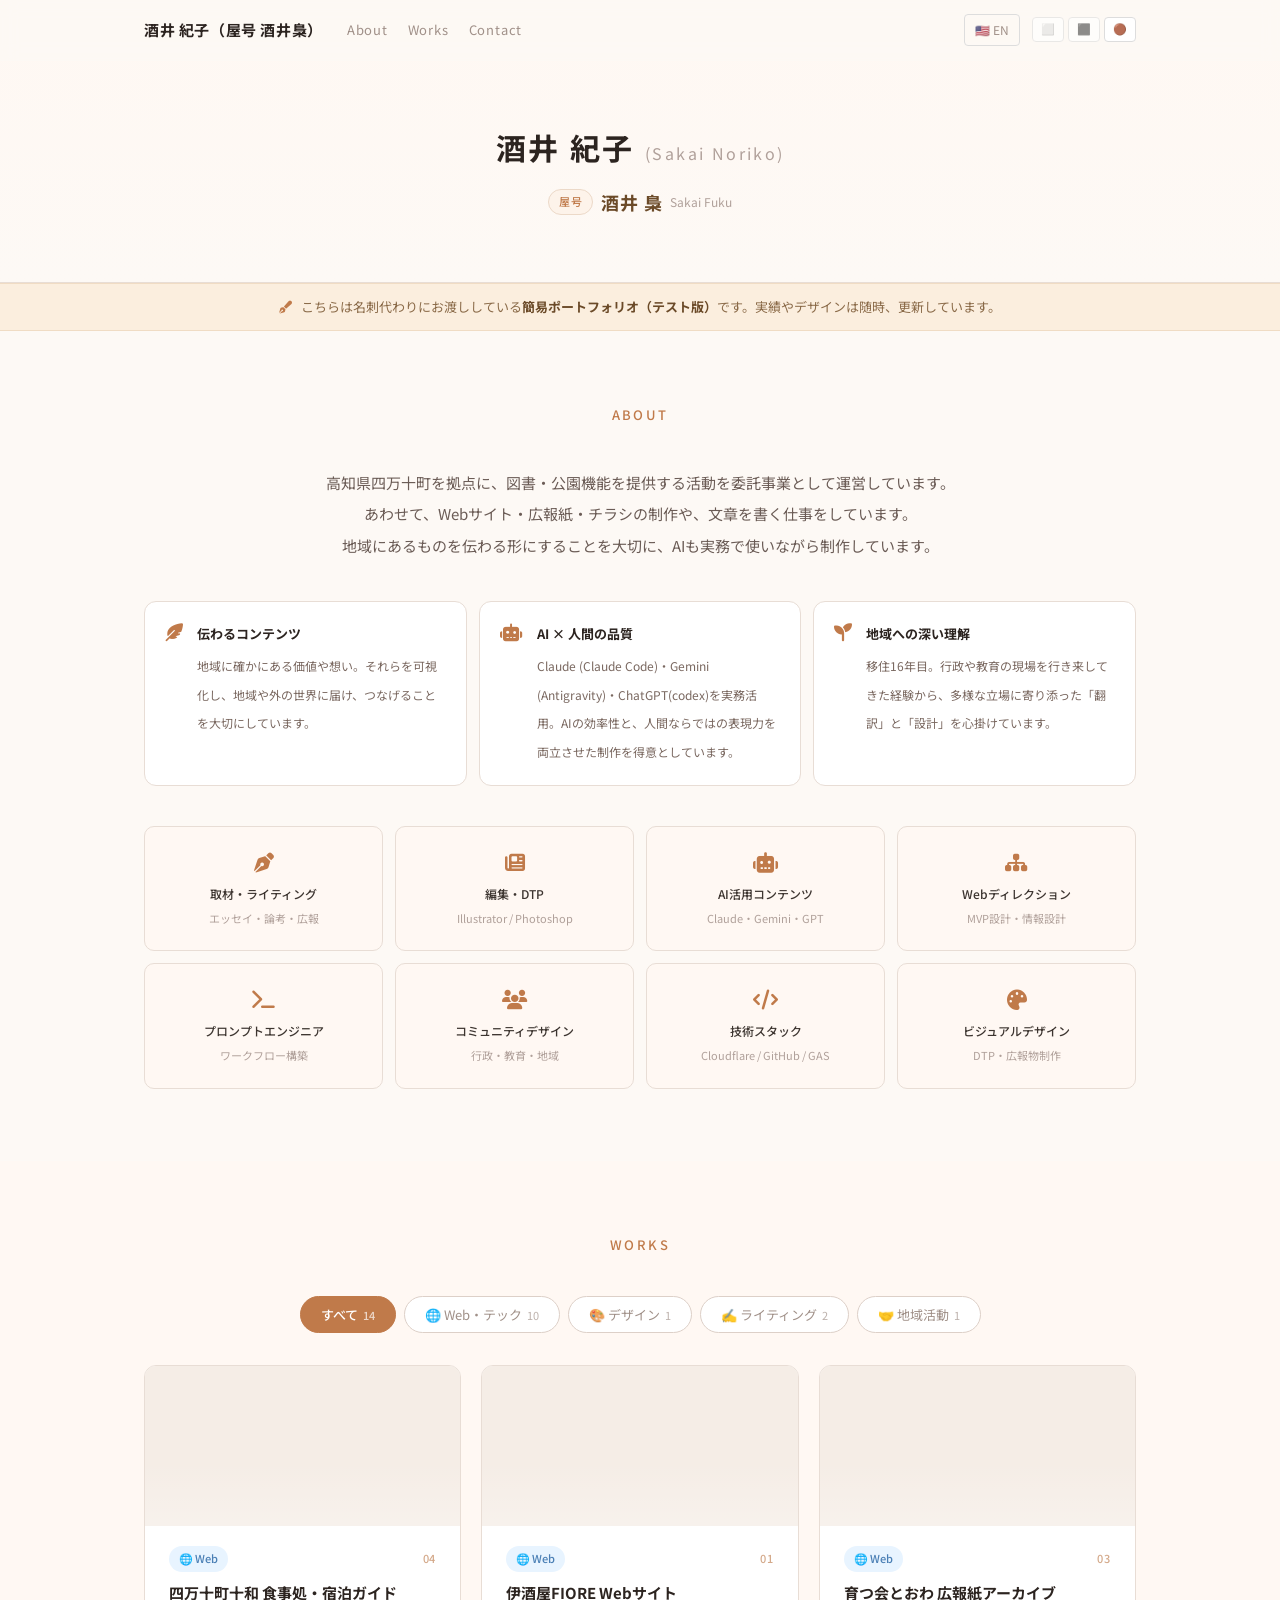
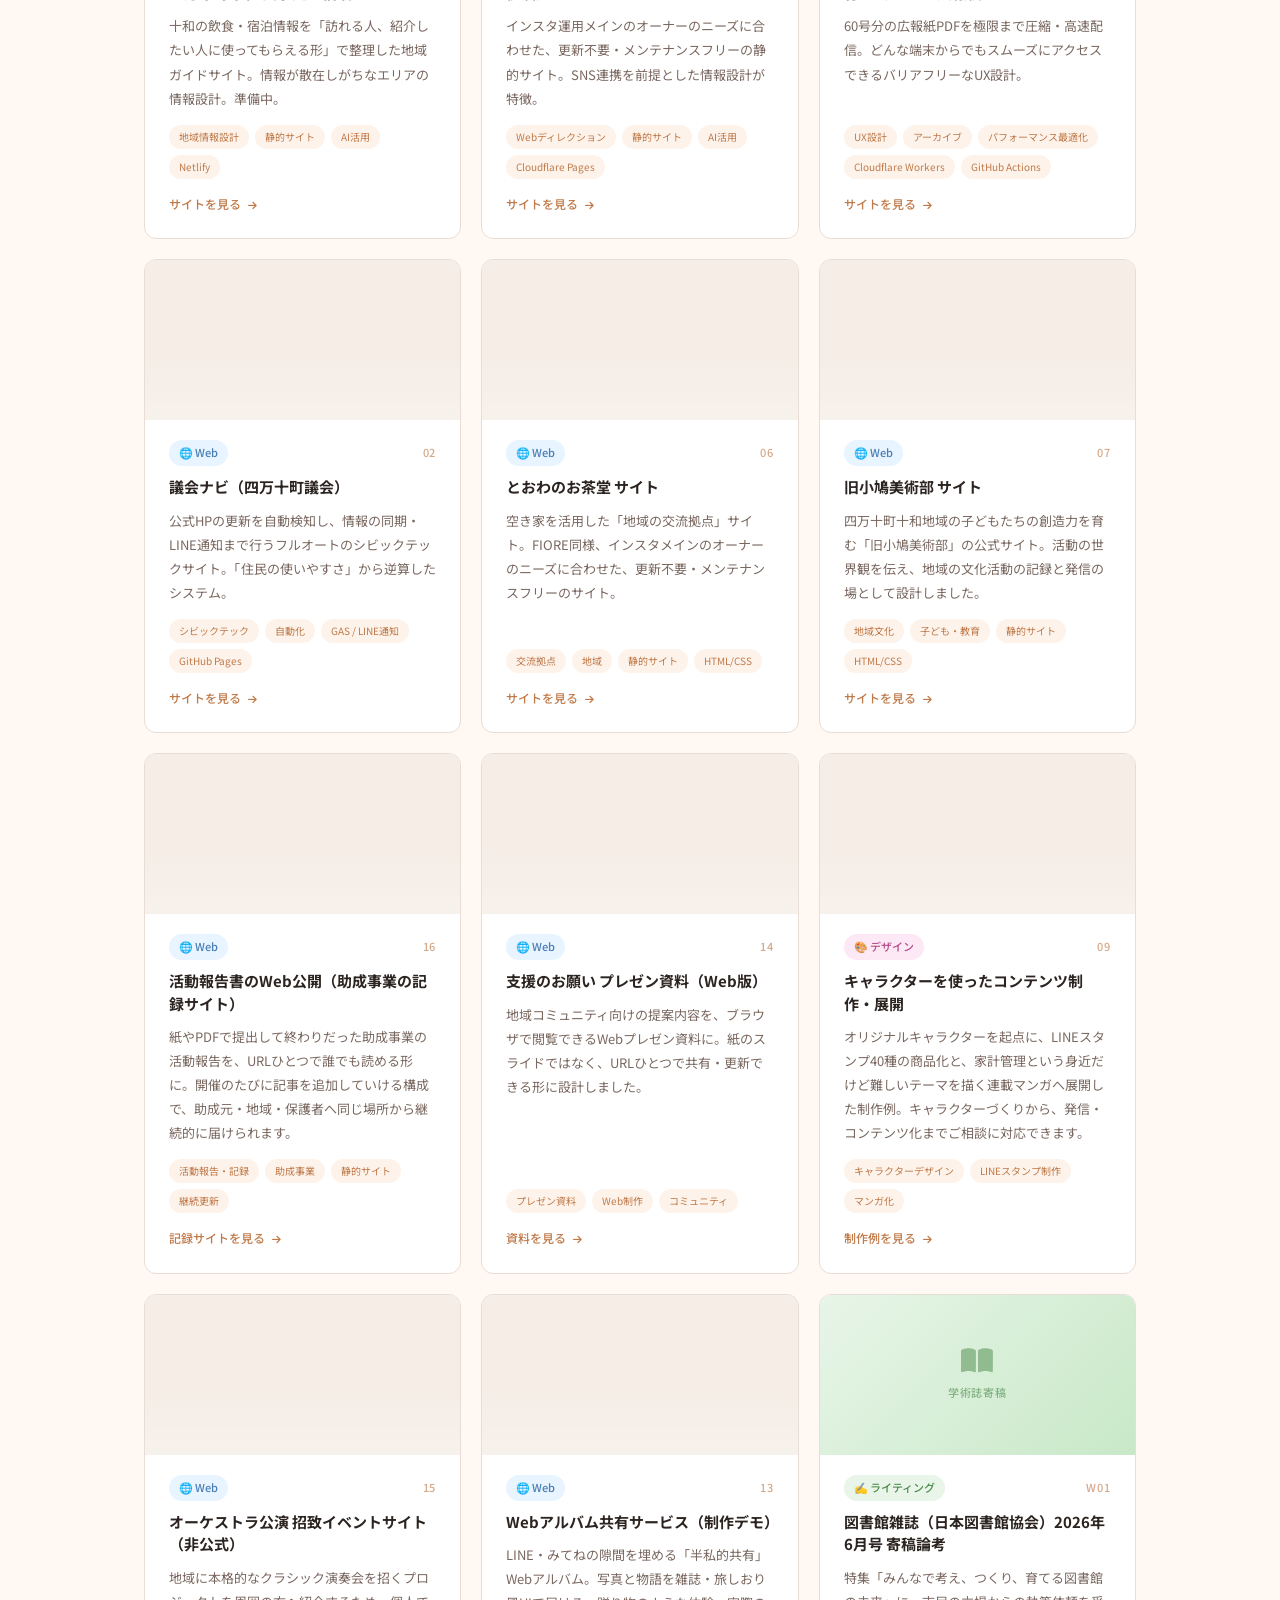
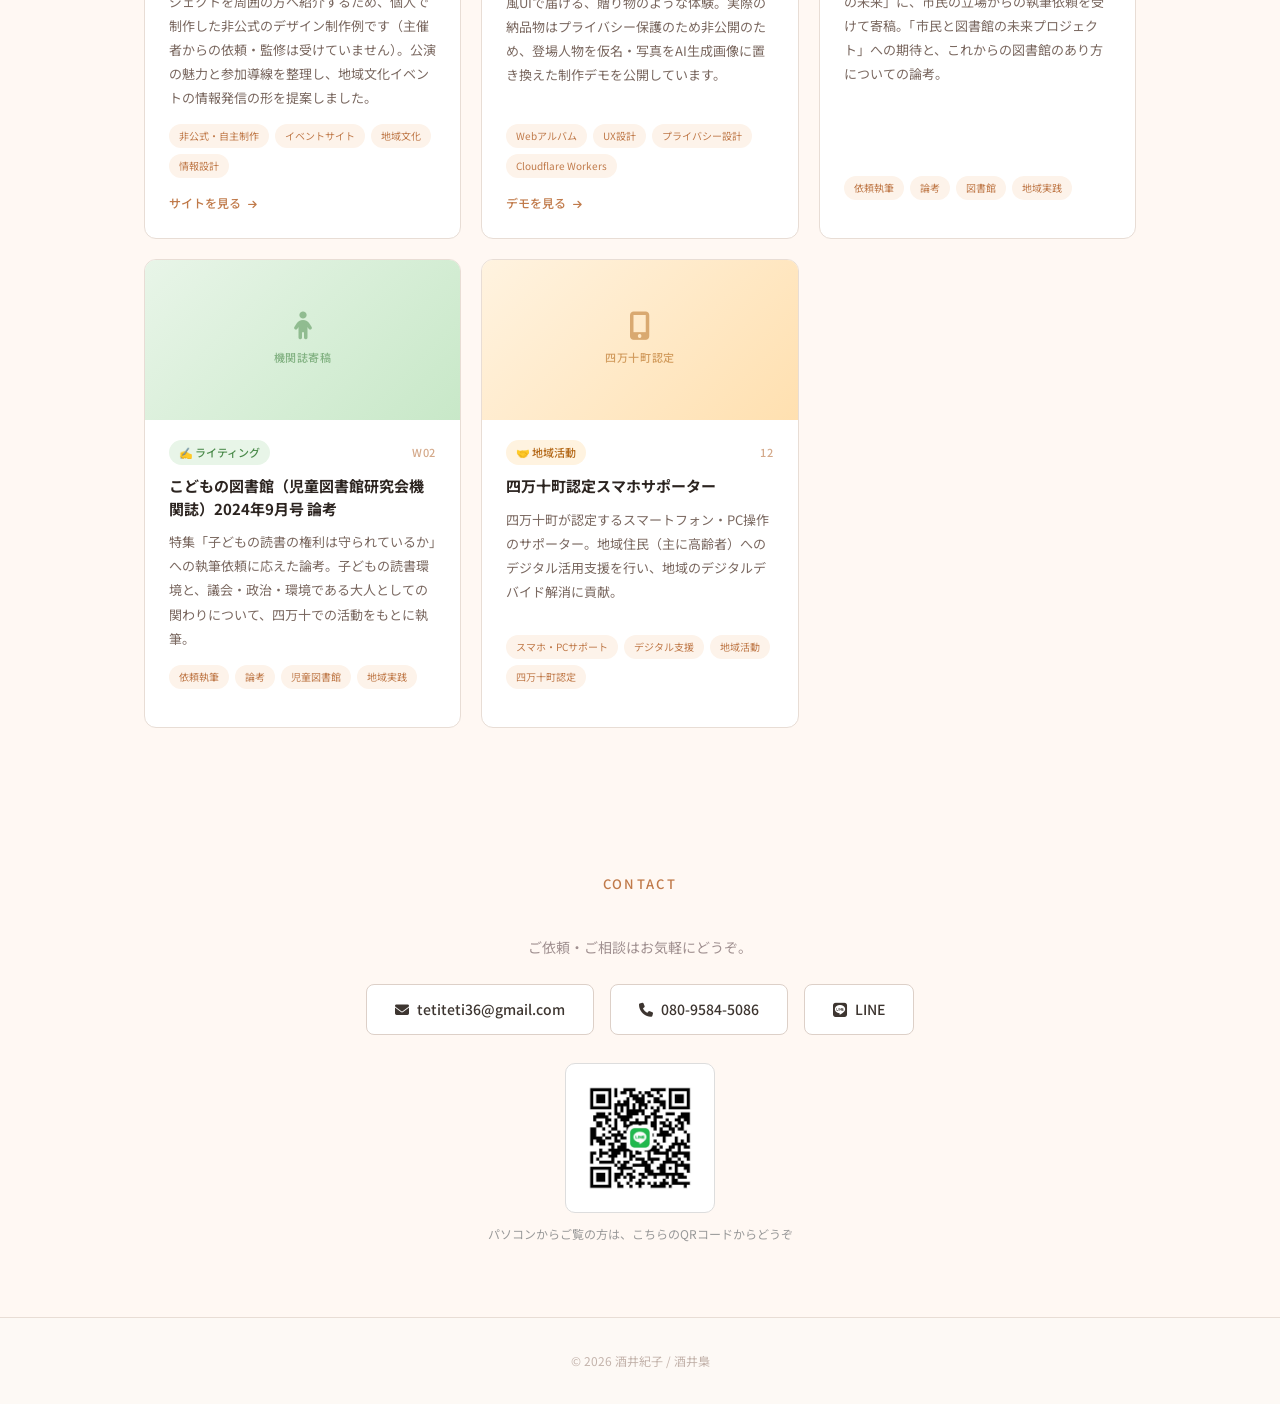
==== index.html @ 3cf9a9f8 "ポートフォリオと履歴書を更新 ポートフォリオ: - About から肩書きを外し、実際の活動の記述に変更 - スキルの「10年以上」を内容ベースの表記へ - lala.work のカードを削除（ライテ" ====
<!DOCTYPE html>
<html lang="ja">
<head>
  <meta charset="UTF-8">
  <meta name="viewport" content="width=device-width, initial-scale=1.0">
  <title>酒井紀子（屋号 酒井梟）| ポートフォリオ</title>
  <link rel="preconnect" href="https://fonts.googleapis.com">
  <link href="https://fonts.googleapis.com/css2?family=Noto+Sans+JP:wght@300;400;500;700&display=swap" rel="stylesheet">
  <link rel="stylesheet" href="https://cdnjs.cloudflare.com/ajax/libs/font-awesome/6.5.1/css/all.min.css">
  <link rel="stylesheet" id="theme-css" href="style-warm.css">
  <style>
    /* LINEのQRコード：スマホでは自分の画面のQRを読めないので、パソコン幅でだけ出す */
    .contact__qr { display: none; }
    @media (min-width: 768px) {
      .contact__qr { display: block; margin-top: 28px; }
    }
    .contact__qr img {
      width: 150px; height: 150px; display: block; margin: 0 auto;
      border: 1px solid #ddd; border-radius: 10px; background: #fff; padding: 8px;
    }
    .contact__qr p { font-size: 12px; color: #999; margin-top: 10px; }
  </style>
</head>
<body>

  <!-- 固定ナビ -->
  <nav class="site-nav" id="site-nav">
    <div class="nav-inner">
      <span class="nav-name">酒井 紀子（屋号 酒井梟）</span>
      <div class="nav-links">
        <a href="#about">About</a>
        <a href="#works">Works</a>
        <a href="#contact">Contact</a>
      </div>
      <div class="nav-actions">
        <a href="index_en.html" class="nav-lang">🇺🇸 EN</a>
        <div class="theme-switcher-inline">
          <button class="theme-btn white" onclick="setTheme('style.css',this)" title="シンプル白">⬜</button>
          <button class="theme-btn dark"  onclick="setTheme('style-dark.css',this)" title="ダーク">⬛</button>
          <button class="theme-btn warm active" onclick="setTheme('style-warm.css',this)" title="温かみ">🟤</button>
        </div>
      </div>
    </div>
  </nav>

  <!-- ヘッダー -->
  <header class="header" id="top">
    <div class="container">
      <h1 class="header__name">酒井 紀子<span class="header__fuku"> (Sakai Noriko)</span></h1>
      <p class="header__subname"><span class="header__yago-label">屋号</span> <span class="header__yago">酒井 梟</span><span class="header__yago-en">Sakai Fuku</span></p>
    </div>
  </header>

  <!-- 注記バナー -->
  <div class="site-notice">
    <div class="container">
      <p><i class="fas fa-pen-fancy"></i> こちらは名刺代わりにお渡ししている<strong>簡易ポートフォリオ（テスト版）</strong>です。実績やデザインは随時、更新しています。</p>
    </div>
  </div>

  <!-- About -->
  <section class="section about" id="about">
    <div class="container">
      <h2 class="section__heading">About</h2>
      <p class="about__text">
        高知県四万十町を拠点に、図書・公園機能を提供する活動を委託事業として運営しています。<br class="pc-only">
        あわせて、Webサイト・広報紙・チラシの制作や、文章を書く仕事をしています。<br class="pc-only">
        地域にあるものを伝わる形にすることを大切に、AIも実務で使いながら制作しています。
      </p>
      <div class="about__values">
        <div class="value-item">
          <i class="fas fa-feather-alt"></i>
          <div>
            <strong>伝わるコンテンツ</strong>
            <span>地域に確かにある価値や想い。それらを可視化し、地域や外の世界に届け、つなげることを大切にしています。</span>
          </div>
        </div>
        <div class="value-item">
          <i class="fas fa-robot"></i>
          <div>
            <strong>AI × 人間の品質</strong>
            <span>Claude (Claude Code)・Gemini (Antigravity)・ChatGPT(codex)を実務活用。AIの効率性と、人間ならではの表現力を両立させた制作を得意としています。</span>
          </div>
        </div>
        <div class="value-item">
          <i class="fas fa-seedling"></i>
          <div>
            <strong>地域への深い理解</strong>
            <span>移住16年目。行政や教育の現場を行き来してきた経験から、多様な立場に寄り添った「翻訳」と「設計」を心掛けています。</span>
          </div>
        </div>
      </div>
      <div class="skills__grid">
        <div class="skill-card"><i class="fas fa-pen-nib"></i><h3>取材・ライティング</h3><p>エッセイ・論考・広報</p></div>
        <div class="skill-card"><i class="fas fa-newspaper"></i><h3>編集・DTP</h3><p>Illustrator / Photoshop</p></div>
        <div class="skill-card"><i class="fas fa-robot"></i><h3>AI活用コンテンツ</h3><p>Claude・Gemini・GPT</p></div>
        <div class="skill-card"><i class="fas fa-sitemap"></i><h3>Webディレクション</h3><p>MVP設計・情報設計</p></div>
        <div class="skill-card"><i class="fas fa-terminal"></i><h3>プロンプトエンジニア</h3><p>ワークフロー構築</p></div>
        <div class="skill-card"><i class="fas fa-users"></i><h3>コミュニティデザイン</h3><p>行政・教育・地域</p></div>
        <div class="skill-card"><i class="fas fa-code"></i><h3>技術スタック</h3><p>Cloudflare / GitHub / GAS</p></div>
        <div class="skill-card"><i class="fas fa-palette"></i><h3>ビジュアルデザイン</h3><p>DTP・広報物制作</p></div>
      </div>
    </div>
  </section>

  <!-- Works -->
  <section class="section works" id="works">
    <div class="container">
      <h2 class="section__heading">Works</h2>
      <div class="works-tabs">
        <button class="works-tab active" data-filter="all">すべて <span class="tab-count" id="count-all"></span></button>
        <button class="works-tab" data-filter="web">🌐 Web・テック <span class="tab-count" id="count-web"></span></button>
        <button class="works-tab" data-filter="design">🎨 デザイン <span class="tab-count" id="count-design"></span></button>
        <button class="works-tab" data-filter="writing">✍️ ライティング <span class="tab-count" id="count-writing"></span></button>
        <button class="works-tab" data-filter="community">🤝 地域活動 <span class="tab-count" id="count-community"></span></button>
      </div>

      <div class="works__grid" id="works-grid">

        <!-- 04 十和ガイド -->
        <a href="https://genuine-sfogliatella-c53cd0.netlify.app/" target="_blank" rel="noopener" class="work-card" data-category="web">
          <div class="work-card__preview">
            <iframe src="https://genuine-sfogliatella-c53cd0.netlify.app/" loading="lazy" scrolling="no" tabindex="-1"></iframe>
            <div class="preview-overlay"></div>
          </div>
          <div class="work-card__body">
            <div class="work-card__header">
              <span class="work-card__cat cat-web">🌐 Web</span>
              <span class="work-card__number">04</span>
            </div>
            <h3 class="work-card__title">四万十町十和 食事処・宿泊ガイド</h3>
            <p class="work-card__desc">十和の飲食・宿泊情報を「訪れる人、紹介したい人に使ってもらえる形」で整理した地域ガイドサイト。情報が散在しがちなエリアの情報設計。準備中。</p>
            <div class="work-card__tags">
              <span>地域情報設計</span><span>静的サイト</span><span>AI活用</span><span>Netlify</span>
            </div>
            <span class="work-card__link">サイトを見る <i class="fas fa-arrow-right"></i></span>
          </div>
        </a>

        <!-- 01 FIORE -->
        <a href="https://fiore-site.pages.dev/" target="_blank" rel="noopener" class="work-card" data-category="web">
          <div class="work-card__preview">
            <iframe src="https://fiore-site.pages.dev/" loading="lazy" scrolling="no" tabindex="-1"></iframe>
            <div class="preview-overlay"></div>
          </div>
          <div class="work-card__body">
            <div class="work-card__header">
              <span class="work-card__cat cat-web">🌐 Web</span>
              <span class="work-card__number">01</span>
            </div>
            <h3 class="work-card__title">伊酒屋FIORE Webサイト</h3>
            <p class="work-card__desc">インスタ運用メインのオーナーのニーズに合わせた、更新不要・メンテナンスフリーの静的サイト。SNS連携を前提とした情報設計が特徴。</p>
            <div class="work-card__tags">
              <span>Webディレクション</span><span>静的サイト</span><span>AI活用</span><span>Cloudflare Pages</span>
            </div>
            <span class="work-card__link">サイトを見る <i class="fas fa-arrow-right"></i></span>
          </div>
        </a>

        <!-- 03 育つ会とおわ 広報紙アーカイブ -->
        <a href="https://morning-credit-7f7f.tetiteti36.workers.dev/" target="_blank" rel="noopener" class="work-card" data-category="web">
          <div class="work-card__preview">
            <iframe src="https://morning-credit-7f7f.tetiteti36.workers.dev/" loading="lazy" scrolling="no" tabindex="-1"></iframe>
            <div class="preview-overlay"></div>
          </div>
          <div class="work-card__body">
            <div class="work-card__header">
              <span class="work-card__cat cat-web">🌐 Web</span>
              <span class="work-card__number">03</span>
            </div>
            <h3 class="work-card__title">育つ会とおわ 広報紙アーカイブ</h3>
            <p class="work-card__desc">60号分の広報紙PDFを極限まで圧縮・高速配信。どんな端末からでもスムーズにアクセスできるバリアフリーなUX設計。</p>
            <div class="work-card__tags">
              <span>UX設計</span><span>アーカイブ</span><span>パフォーマンス最適化</span><span>Cloudflare Workers</span><span>GitHub Actions</span>
            </div>
            <span class="work-card__link">サイトを見る <i class="fas fa-arrow-right"></i></span>
          </div>
        </a>

        <!-- 02 議会ナビ -->
        <a href="https://tetiteti36-wq.github.io/shimantochou-gikai/" target="_blank" rel="noopener" class="work-card" data-category="web">
          <div class="work-card__preview">
            <iframe src="https://tetiteti36-wq.github.io/shimantochou-gikai/" loading="lazy" scrolling="no" tabindex="-1"></iframe>
            <div class="preview-overlay"></div>
          </div>
          <div class="work-card__body">
            <div class="work-card__header">
              <span class="work-card__cat cat-web">🌐 Web</span>
              <span class="work-card__number">02</span>
            </div>
            <h3 class="work-card__title">議会ナビ（四万十町議会）</h3>
            <p class="work-card__desc">公式HPの更新を自動検知し、情報の同期・LINE通知まで行うフルオートのシビックテックサイト。「住民の使いやすさ」から逆算したシステム。</p>
            <div class="work-card__tags">
              <span>シビックテック</span><span>自動化</span><span>GAS / LINE通知</span><span>GitHub Pages</span>
            </div>
            <span class="work-card__link">サイトを見る <i class="fas fa-arrow-right"></i></span>
          </div>
        </a>

        <!-- 06 とおわのお茶堂 -->
        <a href="https://tetiteti36-wq.github.io/towaochadou-site/" target="_blank" rel="noopener" class="work-card" data-category="web">
          <div class="work-card__preview">
            <iframe src="https://tetiteti36-wq.github.io/towaochadou-site/" loading="lazy" scrolling="no" tabindex="-1"></iframe>
            <div class="preview-overlay"></div>
          </div>
          <div class="work-card__body">
            <div class="work-card__header">
              <span class="work-card__cat cat-web">🌐 Web</span>
              <span class="work-card__number">06</span>
            </div>
            <h3 class="work-card__title">とおわのお茶堂 サイト</h3>
            <p class="work-card__desc">空き家を活用した「地域の交流拠点」サイト。FIORE同様、インスタメインのオーナーのニーズに合わせた、更新不要・メンテナンスフリーのサイト。</p>
            <div class="work-card__tags">
              <span>交流拠点</span><span>地域</span><span>静的サイト</span><span>HTML/CSS</span>
            </div>
            <span class="work-card__link">サイトを見る <i class="fas fa-arrow-right"></i></span>
          </div>
        </a>

        <!-- 07 旧小鳩美術部 -->
        <a href="https://tetiteti36-wq.github.io/kobato-art-site/" target="_blank" rel="noopener" class="work-card" data-category="web">
          <div class="work-card__preview">
            <iframe src="https://tetiteti36-wq.github.io/kobato-art-site/" loading="lazy" scrolling="no" tabindex="-1"></iframe>
            <div class="preview-overlay"></div>
          </div>
          <div class="work-card__body">
            <div class="work-card__header">
              <span class="work-card__cat cat-web">🌐 Web</span>
              <span class="work-card__number">07</span>
            </div>
            <h3 class="work-card__title">旧小鳩美術部 サイト</h3>
            <p class="work-card__desc">四万十町十和地域の子どもたちの創造力を育む「旧小鳩美術部」の公式サイト。活動の世界観を伝え、地域の文化活動の記録と発信の場として設計しました。</p>
            <div class="work-card__tags">
              <span>地域文化</span><span>子ども・教育</span><span>静的サイト</span><span>HTML/CSS</span>
            </div>
            <span class="work-card__link">サイトを見る <i class="fas fa-arrow-right"></i></span>
          </div>
        </a>

        <!-- 16 活動報告書のWeb公開 -->
        <a href="https://tetiteti36-wq.github.io/kirin-kobato-2026/" target="_blank" rel="noopener" class="work-card" data-category="web">
          <div class="work-card__preview">
            <iframe src="https://tetiteti36-wq.github.io/kirin-kobato-2026/" loading="lazy" scrolling="no" tabindex="-1"></iframe>
            <div class="preview-overlay"></div>
          </div>
          <div class="work-card__body">
            <div class="work-card__header">
              <span class="work-card__cat cat-web">🌐 Web</span>
              <span class="work-card__number">16</span>
            </div>
            <h3 class="work-card__title">活動報告書のWeb公開（助成事業の記録サイト）</h3>
            <p class="work-card__desc">紙やPDFで提出して終わりだった助成事業の活動報告を、URLひとつで誰でも読める形に。開催のたびに記事を追加していける構成で、助成元・地域・保護者へ同じ場所から継続的に届けられます。</p>
            <div class="work-card__tags">
              <span>活動報告・記録</span><span>助成事業</span><span>静的サイト</span><span>継続更新</span>
            </div>
            <span class="work-card__link">記録サイトを見る <i class="fas fa-arrow-right"></i></span>
          </div>
        </a>

        <!-- 二ヶ月の会 プレゼン資料（Web版） -->
        <a href="https://tetiteti36-wq.github.io/nikagetsu-no-kai-proposal-demo/" target="_blank" rel="noopener" class="work-card" data-category="web">
          <div class="work-card__preview">
            <iframe src="https://tetiteti36-wq.github.io/nikagetsu-no-kai-proposal-demo/" loading="lazy" scrolling="no" tabindex="-1"></iframe>
            <div class="preview-overlay"></div>
          </div>
          <div class="work-card__body">
            <div class="work-card__header">
              <span class="work-card__cat cat-web">🌐 Web</span>
              <span class="work-card__number">14</span>
            </div>
            <h3 class="work-card__title">支援のお願い プレゼン資料（Web版）</h3>
            <p class="work-card__desc">地域コミュニティ向けの提案内容を、ブラウザで閲覧できるWebプレゼン資料に。紙のスライドではなく、URLひとつで共有・更新できる形に設計しました。</p>
            <div class="work-card__tags">
              <span>プレゼン資料</span><span>Web制作</span><span>コミュニティ</span>
            </div>
            <span class="work-card__link">資料を見る <i class="fas fa-arrow-right"></i></span>
          </div>
        </a>

        <!-- 09 キャラクター図鑑 -->
        <a href="https://tetiteti36-wq.github.io/chara-zukan/" target="_blank" rel="noopener" class="work-card" data-category="design">
          <div class="work-card__preview">
            <iframe src="https://tetiteti36-wq.github.io/chara-zukan/" loading="lazy" scrolling="no" tabindex="-1"></iframe>
            <div class="preview-overlay"></div>
          </div>
          <div class="work-card__body">
            <div class="work-card__header">
              <span class="work-card__cat cat-design">🎨 デザイン</span>
              <span class="work-card__number">09</span>
            </div>
            <h3 class="work-card__title">キャラクターを使ったコンテンツ制作・展開</h3>
            <p class="work-card__desc">オリジナルキャラクターを起点に、LINEスタンプ40種の商品化と、家計管理という身近だけど難しいテーマを描く連載マンガへ展開した制作例。キャラクターづくりから、発信・コンテンツ化までご相談に対応できます。</p>
            <div class="work-card__tags">
              <span>キャラクターデザイン</span><span>LINEスタンプ制作</span><span>マンガ化</span>
            </div>
            <span class="work-card__link">制作例を見る <i class="fas fa-arrow-right"></i></span>
          </div>
        </a>

        <!-- オーケストラ招致イベントサイト -->
        <a href="https://tetiteti36-wq.github.io/shimanto-orchestra-project-renewal-preview/" target="_blank" rel="noopener" class="work-card" data-category="web">
          <div class="work-card__preview">
            <iframe src="https://tetiteti36-wq.github.io/shimanto-orchestra-project-renewal-preview/" loading="lazy" scrolling="no" tabindex="-1"></iframe>
            <div class="preview-overlay"></div>
          </div>
          <div class="work-card__body">
            <div class="work-card__header">
              <span class="work-card__cat cat-web">🌐 Web</span>
              <span class="work-card__number">15</span>
            </div>
            <h3 class="work-card__title">オーケストラ公演 招致イベントサイト（非公式）</h3>
            <p class="work-card__desc">地域に本格的なクラシック演奏会を招くプロジェクトを周囲の方へ紹介するため、個人で制作した非公式のデザイン制作例です（主催者からの依頼・監修は受けていません）。公演の魅力と参加導線を整理し、地域文化イベントの情報発信の形を提案しました。</p>
            <div class="work-card__tags">
              <span>非公式・自主制作</span><span>イベントサイト</span><span>地域文化</span><span>情報設計</span>
            </div>
            <span class="work-card__link">サイトを見る <i class="fas fa-arrow-right"></i></span>
          </div>
        </a>

        <!-- Webアルバム共有サービス（制作デモ） -->
        <a href="https://tetiteti36-wq.github.io/album-demo/" target="_blank" rel="noopener" class="work-card" data-category="web">
          <div class="work-card__preview">
            <iframe src="https://tetiteti36-wq.github.io/album-demo/" loading="lazy" scrolling="no" tabindex="-1"></iframe>
            <div class="preview-overlay"></div>
          </div>
          <div class="work-card__body">
            <div class="work-card__header">
              <span class="work-card__cat cat-web">🌐 Web</span>
              <span class="work-card__number">13</span>
            </div>
            <h3 class="work-card__title">Webアルバム共有サービス（制作デモ）</h3>
            <p class="work-card__desc">LINE・みてねの隙間を埋める「半私的共有」Webアルバム。写真と物語を雑誌・旅しおり風UIで届ける、贈り物のような体験。実際の納品物はプライバシー保護のため非公開のため、登場人物を仮名・写真をAI生成画像に置き換えた制作デモを公開しています。</p>
            <div class="work-card__tags">
              <span>Webアルバム</span><span>UX設計</span><span>プライバシー設計</span><span>Cloudflare Workers</span>
            </div>
            <span class="work-card__link">デモを見る <i class="fas fa-arrow-right"></i></span>
          </div>
        </a>

        <!-- W01 図書館雑誌 -->
        <div class="work-card" data-category="writing">
          <div class="work-card__preview work-card__preview--placeholder preview-writing">
            <i class="fas fa-book-open"></i>
            <span>学術誌寄稿</span>
          </div>
          <div class="work-card__body">
            <div class="work-card__header">
              <span class="work-card__cat cat-writing">✍️ ライティング</span>
              <span class="work-card__number">W01</span>
            </div>
            <h3 class="work-card__title">図書館雑誌（日本図書館協会）2026年6月号 寄稿論考</h3>
            <p class="work-card__desc">特集「みんなで考え、つくり、育てる図書館の未来」に、市民の立場からの執筆依頼を受けて寄稿。「市民と図書館の未来プロジェクト」への期待と、これからの図書館のあり方についての論考。</p>
            <div class="work-card__tags">
              <span>依頼執筆</span><span>論考</span><span>図書館</span><span>地域実践</span>
            </div>
          </div>
        </div>

        <!-- W02 こどもの図書館 -->
        <div class="work-card" data-category="writing">
          <div class="work-card__preview work-card__preview--placeholder preview-writing">
            <i class="fas fa-child"></i>
            <span>機関誌寄稿</span>
          </div>
          <div class="work-card__body">
            <div class="work-card__header">
              <span class="work-card__cat cat-writing">✍️ ライティング</span>
              <span class="work-card__number">W02</span>
            </div>
            <h3 class="work-card__title">こどもの図書館（児童図書館研究会機関誌）2024年9月号 論考</h3>
            <p class="work-card__desc">特集「子どもの読書の権利は守られているか」への執筆依頼に応えた論考。子どもの読書環境と、議会・政治・環境である大人としての関わりについて、四万十での活動をもとに執筆。</p>
            <div class="work-card__tags">
              <span>依頼執筆</span><span>論考</span><span>児童図書館</span><span>地域実践</span>
            </div>
          </div>
        </div>

        <!-- 12 スマホサポーター -->
        <div class="work-card" data-category="community">
          <div class="work-card__preview work-card__preview--placeholder preview-community">
            <i class="fas fa-mobile-alt"></i>
            <span>四万十町認定</span>
          </div>
          <div class="work-card__body">
            <div class="work-card__header">
              <span class="work-card__cat cat-community">🤝 地域活動</span>
              <span class="work-card__number">12</span>
            </div>
            <h3 class="work-card__title">四万十町認定スマホサポーター</h3>
            <p class="work-card__desc">四万十町が認定するスマートフォン・PC操作のサポーター。地域住民（主に高齢者）へのデジタル活用支援を行い、地域のデジタルデバイド解消に貢献。</p>
            <div class="work-card__tags">
              <span>スマホ・PCサポート</span><span>デジタル支援</span><span>地域活動</span><span>四万十町認定</span>
            </div>
          </div>
        </div>

      </div><!-- /works__grid -->
    </div>
  </section>

  <!-- Contact -->
  <section class="section contact" id="contact">
    <div class="container">
      <h2 class="section__heading">Contact</h2>
      <p class="contact__text">ご依頼・ご相談はお気軽にどうぞ。</p>
      <!-- ▼ 連絡先：ここの ●●● を実際のアドレス／URLに書き換える ▼ -->
      <div class="contact__links">
        <a href="mailto:tetiteti36@gmail.com" class="contact__btn">
          <i class="fas fa-envelope"></i> tetiteti36@gmail.com
        </a>
        <a href="tel:08095845086" class="contact__btn">
          <i class="fas fa-phone"></i> 080-9584-5086
        </a>
        <a href="https://line.me/ti/p/7126jfC-SK" target="_blank" rel="noopener" class="contact__btn">
          <i class="fab fa-line"></i> LINE
        </a>
      </div>

      <!-- LINEのQRコード（パソコンで見ている人向け。スマホでは非表示） -->
      <div class="contact__qr">
        <img src="qr-line.jpg" alt="LINE 友だち追加QRコード" onerror="this.parentNode.style.display='none'">
        <p>パソコンからご覧の方は、こちらのQRコードからどうぞ</p>
      </div>
      <!-- ▲ 連絡先ここまで ▲ -->
    </div>
  </section>

  <footer class="footer">
    <div class="container"><p>&copy; 2026 酒井紀子 / 酒井梟</p></div>
  </footer>

  <script>
    function setTheme(css, btn) {
      document.getElementById('theme-css').href = css;
      document.querySelectorAll('.theme-btn').forEach(b => b.classList.remove('active'));
      btn.classList.add('active');
    }
    window.addEventListener('scroll', () => {
      document.getElementById('site-nav').classList.toggle('scrolled', window.scrollY > 60);
    });
    const tabs = document.querySelectorAll('.works-tab');
    const cards = document.querySelectorAll('.work-card');
    function updateCounts() {
      const categories = ['web', 'design', 'writing', 'community'];
      document.getElementById('count-all').textContent = cards.length;
      categories.forEach(cat => {
        const el = document.getElementById('count-' + cat);
        if (el) el.textContent = document.querySelectorAll(`.work-card[data-category="${cat}"]`).length;
      });
    }
    tabs.forEach(tab => {
      tab.addEventListener('click', () => {
        tabs.forEach(t => t.classList.remove('active'));
        tab.classList.add('active');
        const filter = tab.dataset.filter;
        cards.forEach(card => {
          card.style.display = (filter === 'all' || card.dataset.category === filter) ? '' : 'none';
        });
      });
    });
    updateCounts();
  </script>

</body>
</html>
---- style-warm.css ----
/* ===== Reset & Base ===== */
*, *::before, *::after { margin: 0; padding: 0; box-sizing: border-box; }
html { scroll-behavior: smooth; }

body {
  font-family: 'Noto Sans JP', sans-serif;
  font-weight: 400;
  line-height: 1.8;
  color: #3d3530;
  background: #fdf9f5;
}

.container {
  max-width: 1040px;
  margin: 0 auto;
  padding: 0 24px;
}

/* ===== Sticky Nav ===== */
.site-nav {
  position: fixed;
  top: 0; left: 0; right: 0;
  z-index: 200;
  background: rgba(253, 249, 245, 0.92);
  backdrop-filter: blur(8px);
  border-bottom: 1px solid transparent;
  transition: border-color 0.2s, padding 0.2s;
  padding: 14px 0;
}
.site-nav.scrolled {
  border-color: #e8ddd5;
  padding: 10px 0;
}
.nav-inner {
  max-width: 1040px;
  margin: 0 auto;
  padding: 0 24px;
  display: flex;
  align-items: center;
  gap: 24px;
}
.nav-name {
  font-size: 15px;
  font-weight: 700;
  color: #2c2420;
  letter-spacing: 0.04em;
  white-space: nowrap;
}
.nav-links {
  display: flex;
  gap: 20px;
  flex: 1;
}
.nav-links a {
  font-size: 13px;
  color: #a09088;
  text-decoration: none;
  letter-spacing: 0.06em;
  transition: color 0.2s;
}
.nav-links a:hover { color: #c07a4a; }
.nav-actions {
  display: flex;
  align-items: center;
  gap: 12px;
}
.nav-lang {
  font-size: 12px;
  color: #a09088;
  text-decoration: none;
  padding: 4px 10px;
  border: 1px solid #ddd;
  border-radius: 4px;
  white-space: nowrap;
  transition: border-color 0.2s;
}
.nav-lang:hover { border-color: #c07a4a; color: #c07a4a; }
.theme-switcher-inline {
  display: flex;
  gap: 4px;
}
.theme-btn {
  padding: 5px 8px;
  border: 1px solid #ddd;
  border-radius: 4px;
  font-size: 11px;
  background: white;
  cursor: pointer;
  opacity: 0.6;
  transition: opacity 0.2s;
}
.theme-btn:hover, .theme-btn.active { opacity: 1; }

/* ===== Header ===== */
.header {
  padding: 120px 0 64px;
  text-align: center;
  border-bottom: 1px solid #e8ddd5;
  background: linear-gradient(180deg, #fff8f3 0%, #fdf9f5 100%);
}
.header__name {
  font-size: 30px;
  font-weight: 700;
  letter-spacing: 0.08em;
  color: #2c2420;
}
.header__fuku {
  font-size: 16px;
  font-weight: 400;
  color: #b0a09a;
  margin-left: 4px;
}
.header__subname {
  margin-top: 12px;
  display: inline-flex;
  align-items: center;
  gap: 8px;
  flex-wrap: wrap;
  justify-content: center;
}
.header__yago-label {
  font-size: 11px;
  font-weight: 500;
  color: #c07a4a;
  background: #fdf3ea;
  border: 1px solid #ecd9c8;
  border-radius: 100px;
  padding: 2px 10px;
  letter-spacing: 0.08em;
}
.header__yago {
  font-size: 18px;
  font-weight: 700;
  color: #6b4a28;
  letter-spacing: 0.04em;
}
.header__yago-en {
  font-size: 12px;
  color: #b0a09a;
}
.header__title {
  margin-top: 10px;
  font-size: 15px;
  font-weight: 400;
  color: #c07a4a;
  letter-spacing: 0.04em;
}
.header__location {
  margin-top: 6px;
  font-size: 13px;
  color: #b0a09a;
}
.header__location i { margin-right: 4px; }

/* ===== 注記バナー ===== */
.site-notice {
  background: #fbeede;
  border-top: 1px solid #f0dcc4;
  border-bottom: 1px solid #f0dcc4;
  padding: 12px 0;
}
.site-notice p {
  font-size: 13px;
  color: #8a6a48;
  text-align: center;
  line-height: 1.7;
}
.site-notice i { margin-right: 6px; color: #c07a4a; }
.site-notice strong { color: #6b4a28; font-weight: 700; }

/* ===== Section Common ===== */
.section { padding: 72px 0; }

.section__heading {
  font-size: 13px;
  font-weight: 500;
  letter-spacing: 0.18em;
  text-transform: uppercase;
  color: #c07a4a;
  margin-bottom: 40px;
  text-align: center;
}

/* ===== About ===== */
.about__text {
  font-size: 15px;
  line-height: 2.1;
  color: #6b5c56;
  text-align: center;
  margin-bottom: 40px;
}
.pc-only { display: none; }
@media (min-width: 768px) { .pc-only { display: inline; } }

.about__values {
  display: grid;
  gap: 12px;
  margin-bottom: 40px;
}
@media (min-width: 768px) {
  .about__values { grid-template-columns: repeat(3, 1fr); }
}
.value-item {
  display: flex;
  align-items: flex-start;
  gap: 14px;
  padding: 20px;
  background: #fff;
  border: 1px solid #e8ddd5;
  border-radius: 12px;
}
.value-item i {
  font-size: 18px;
  color: #c07a4a;
  margin-top: 2px;
  flex-shrink: 0;
}
.value-item strong {
  display: block;
  font-size: 13px;
  font-weight: 700;
  color: #2c2420;
  margin-bottom: 4px;
}
.value-item span {
  font-size: 12px;
  color: #7a6860;
  line-height: 1.7;
}

/* ===== Skills ===== */
.skills__grid {
  display: grid;
  grid-template-columns: repeat(2, 1fr);
  gap: 12px;
}
@media (min-width: 640px) {
  .skills__grid { grid-template-columns: repeat(4, 1fr); }
}
.skill-card {
  text-align: center;
  padding: 22px 12px;
  background: #fff8f3;
  border: 1px solid #e8ddd5;
  border-radius: 10px;
}
.skill-card i {
  font-size: 20px;
  color: #c07a4a;
  margin-bottom: 10px;
}
.skill-card h3 { font-size: 12px; font-weight: 500; color: #3d3530; margin-bottom: 4px; }
.skill-card p  { font-size: 11px; color: #b0a09a; }

/* ===== Works ===== */
.works { background: #fff8f3; }

/* タブ */
.works-tabs {
  display: flex;
  flex-wrap: wrap;
  gap: 8px;
  margin-bottom: 32px;
  justify-content: center;
}
.works-tab {
  padding: 8px 20px;
  border: 1px solid #ddd0c8;
  border-radius: 100px;
  font-size: 13px;
  font-family: 'Noto Sans JP', sans-serif;
  background: #fff;
  color: #a09088;
  cursor: pointer;
  transition: all 0.2s;
}
.works-tab:hover { border-color: #c07a4a; color: #c07a4a; }
.works-tab.active {
  background: #c07a4a;
  border-color: #c07a4a;
  color: #fff;
  font-weight: 500;
}
.tab-count {
  font-size: 11px;
  opacity: 0.7;
  margin-left: 2px;
}

/* グリッド */
.works__grid {
  display: grid;
  gap: 20px;
  grid-template-columns: 1fr;
}
@media (min-width: 640px) {
  .works__grid { grid-template-columns: repeat(2, 1fr); }
}
@media (min-width: 900px) {
  .works__grid { grid-template-columns: repeat(3, 1fr); }
}

/* カード */
.work-card {
  display: flex;
  flex-direction: column;
  text-decoration: none;
  color: inherit;
  padding: 24px;
  background: #fff;
  border: 1px solid #e8ddd5;
  border-radius: 12px;
  transition: border-color 0.2s, box-shadow 0.2s, transform 0.15s;
}
.work-card:hover {
  border-color: #c07a4a;
  box-shadow: 0 4px 20px rgba(192, 122, 74, 0.1);
  transform: translateY(-2px);
}

.work-card__header {
  display: flex;
  justify-content: space-between;
  align-items: center;
  margin-bottom: 10px;
}
.work-card__cat {
  font-size: 11px;
  font-weight: 500;
  padding: 3px 10px;
  border-radius: 100px;
}
.cat-web       { background: #e8f4ff; color: #4a7fb5; }
.cat-design    { background: #fde8f5; color: #b54a8a; }
.cat-writing   { background: #e8f5e8; color: #4a8a4a; }
.cat-community { background: #fff3e0; color: #b56a1a; }

.work-card__number {
  font-size: 11px;
  font-weight: 500;
  color: #d4a98a;
  letter-spacing: 0.08em;
}
.work-card__title {
  font-size: 15px;
  font-weight: 700;
  color: #2c2420;
  margin-bottom: 10px;
  line-height: 1.5;
}
.work-card__desc {
  font-size: 13px;
  line-height: 1.85;
  color: #7a6860;
  margin-bottom: 14px;
  flex: 1;
}
.work-card__tags {
  display: flex;
  flex-wrap: wrap;
  gap: 6px;
  margin-bottom: 14px;
}
.work-card__tags span {
  font-size: 10px;
  padding: 3px 10px;
  background: #fdf3ea;
  border-radius: 100px;
  color: #c07a4a;
}
.work-card__link {
  font-size: 12px;
  font-weight: 500;
  color: #c07a4a;
  margin-top: auto;
}
.work-card__link i {
  margin-left: 4px;
  font-size: 10px;
  transition: transform 0.2s;
}
.work-card:hover .work-card__link i { transform: translateX(4px); }

/* URL調整中カード */
.work-card--local { opacity: 0.82; border-style: dashed; }
.work-card__link--wip { font-size: 12px; color: #aaa; font-style: italic; }

/* ===== サイトプレビュー ===== */
.work-card { padding: 0; overflow: hidden; }
.work-card__preview {
  position: relative;
  width: 100%;
  height: 160px;
  overflow: hidden;
  background: #f5ede6;
  flex-shrink: 0;
}
.work-card__preview iframe {
  width: 1280px;
  height: 900px;
  transform: scale(0.25);
  transform-origin: top left;
  pointer-events: none;
  border: none;
  display: block;
}
.preview-overlay {
  position: absolute;
  inset: 0;
  background: linear-gradient(to bottom, transparent 60%, rgba(255,255,255,0.25) 100%);
}
.work-card__preview--placeholder {
  display: flex;
  flex-direction: column;
  align-items: center;
  justify-content: center;
  gap: 8px;
  height: 160px;
}
.work-card__preview--placeholder i { font-size: 28px; opacity: 0.5; }
.work-card__preview--placeholder span { font-size: 11px; opacity: 0.6; font-weight: 500; letter-spacing: 0.06em; }
.preview-writing { background: linear-gradient(135deg, #e8f5e8 0%, #c8e8c8 100%); color: #4a8a4a; }
.preview-community { background: linear-gradient(135deg, #fff3e0 0%, #ffe0b0 100%); color: #b56a1a; }
.preview-prep { background: linear-gradient(135deg, #efe7df 0%, #ddd0c4 100%); color: #8a7560; }
.work-card__body { padding: 20px 24px 24px; display: flex; flex-direction: column; flex: 1; }

/* ===== Career ===== */
.career__list { display: grid; gap: 20px; }
.career-item {
  display: grid;
  grid-template-columns: 80px 1fr;
  gap: 20px;
  align-items: start;
}
.career-item__label {
  font-size: 12px;
  font-weight: 500;
  color: #c07a4a;
  padding-top: 2px;
  white-space: nowrap;
}
.career-item__content strong {
  font-size: 15px;
  font-weight: 700;
  color: #2c2420;
  display: block;
  margin-bottom: 6px;
}
.career-item__content p { font-size: 13px; color: #7a6860; line-height: 1.8; }
@media (max-width: 480px) {
  .career-item { grid-template-columns: 1fr; gap: 4px; }
}

/* ===== Contact ===== */
.contact {
  background: #fff8f3;
  text-align: center;
}
.contact__text { font-size: 14px; color: #a09090; margin-bottom: 24px; }
.contact__links {
  display: flex;
  justify-content: center;
  gap: 16px;
  flex-wrap: wrap;
}
.contact__btn {
  display: inline-flex;
  align-items: center;
  gap: 8px;
  text-decoration: none;
  font-size: 14px;
  font-weight: 500;
  color: #3d3530;
  padding: 12px 28px;
  border: 1px solid #ddd0c8;
  border-radius: 8px;
  background: #fff;
  transition: border-color 0.2s, color 0.2s;
}
.contact__btn:hover { border-color: #c07a4a; color: #c07a4a; }

/* ===== Footer ===== */
.footer {
  padding: 32px 0;
  text-align: center;
  font-size: 12px;
  color: #c4b4ac;
  border-top: 1px solid #e8ddd5;
}

/* ===== Responsive ===== */
@media (max-width: 480px) {
  .header { padding: 88px 0 48px; }
  .header__name { font-size: 24px; }
  .section { padding: 52px 0; }
  .nav-links { display: none; }
}
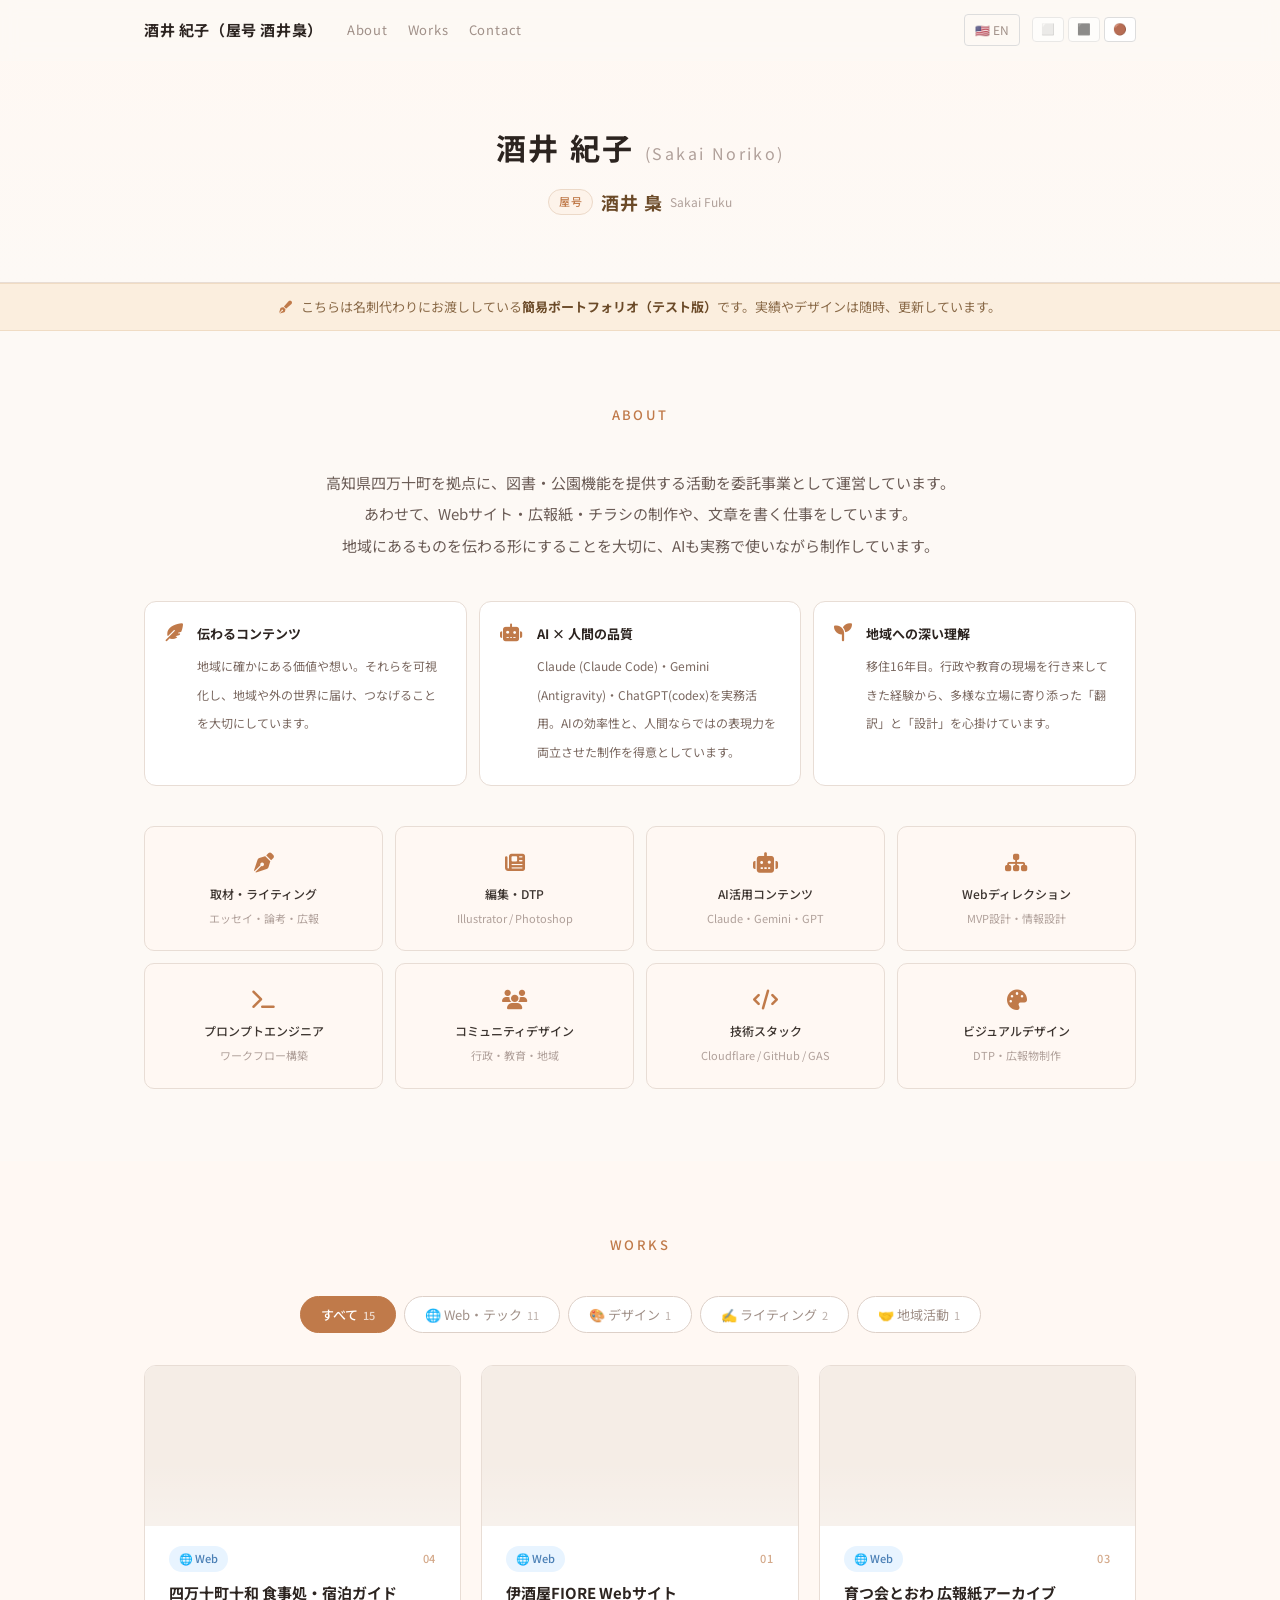
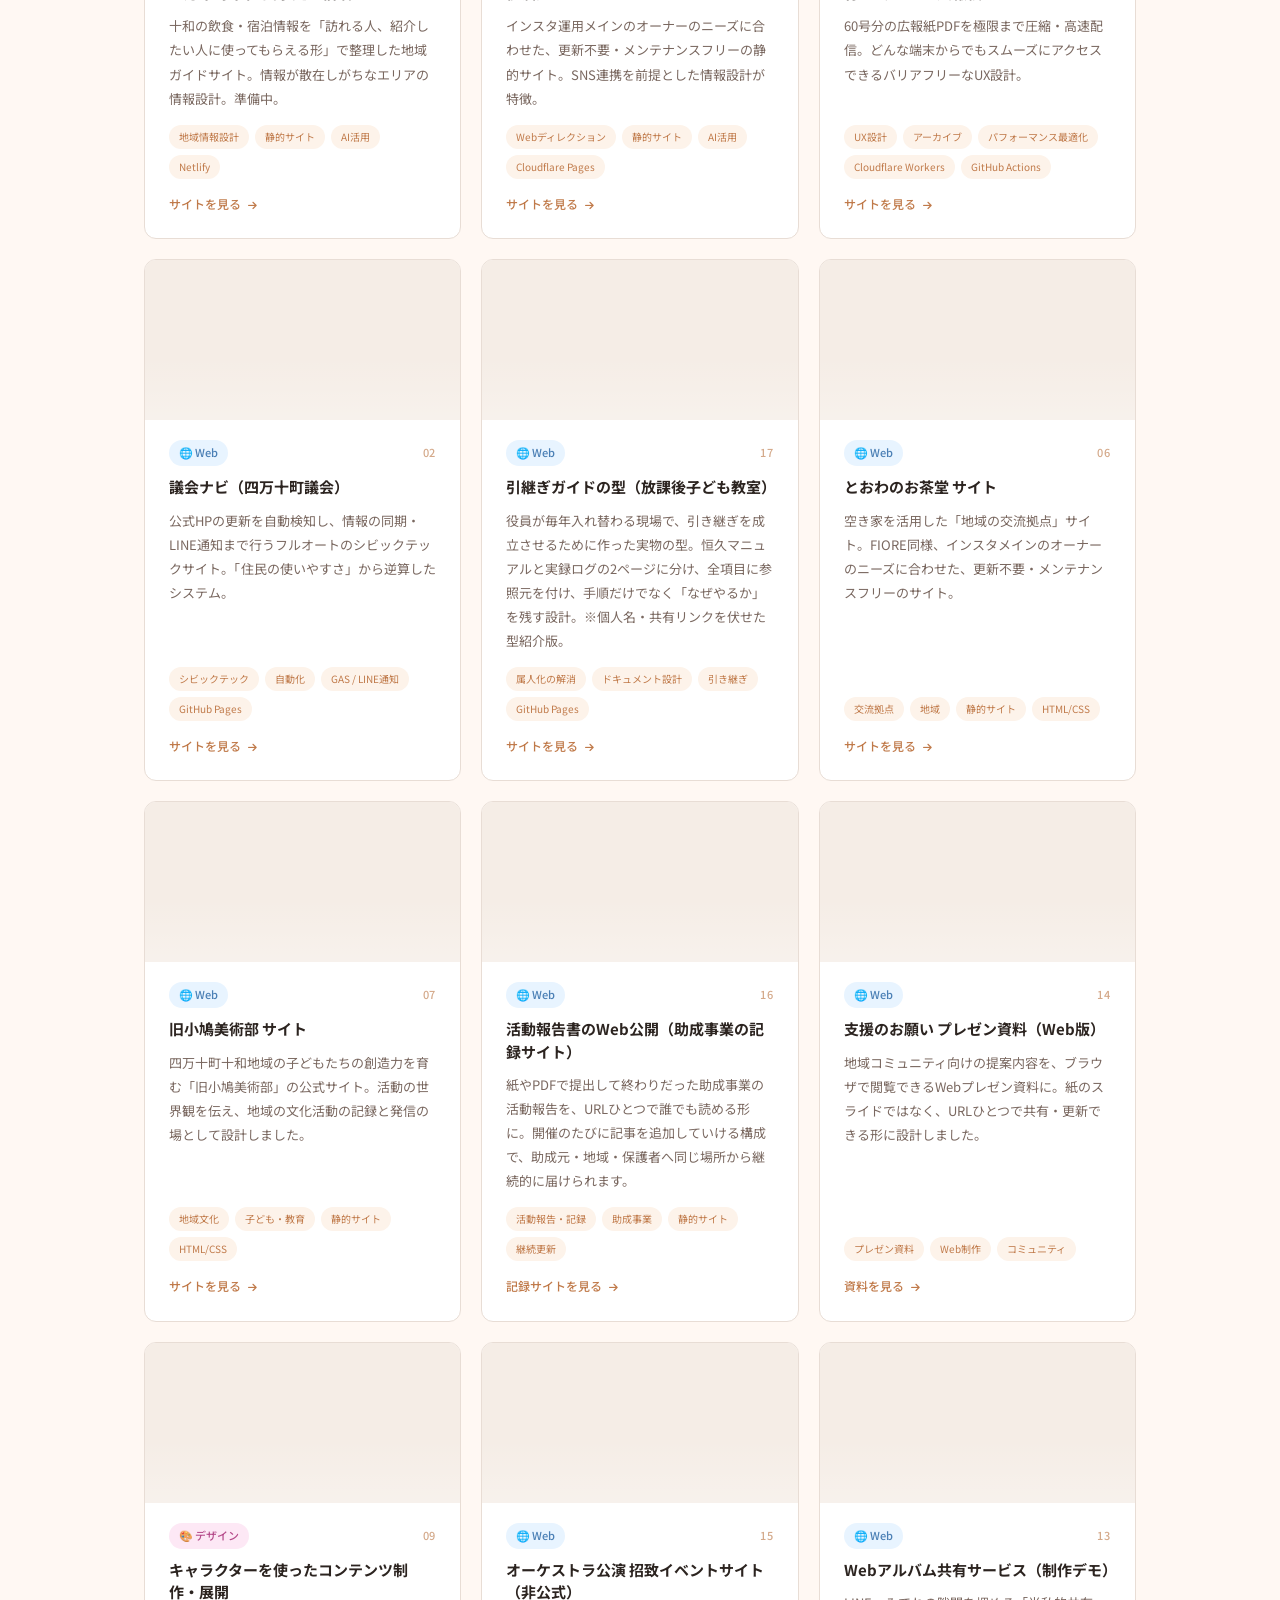
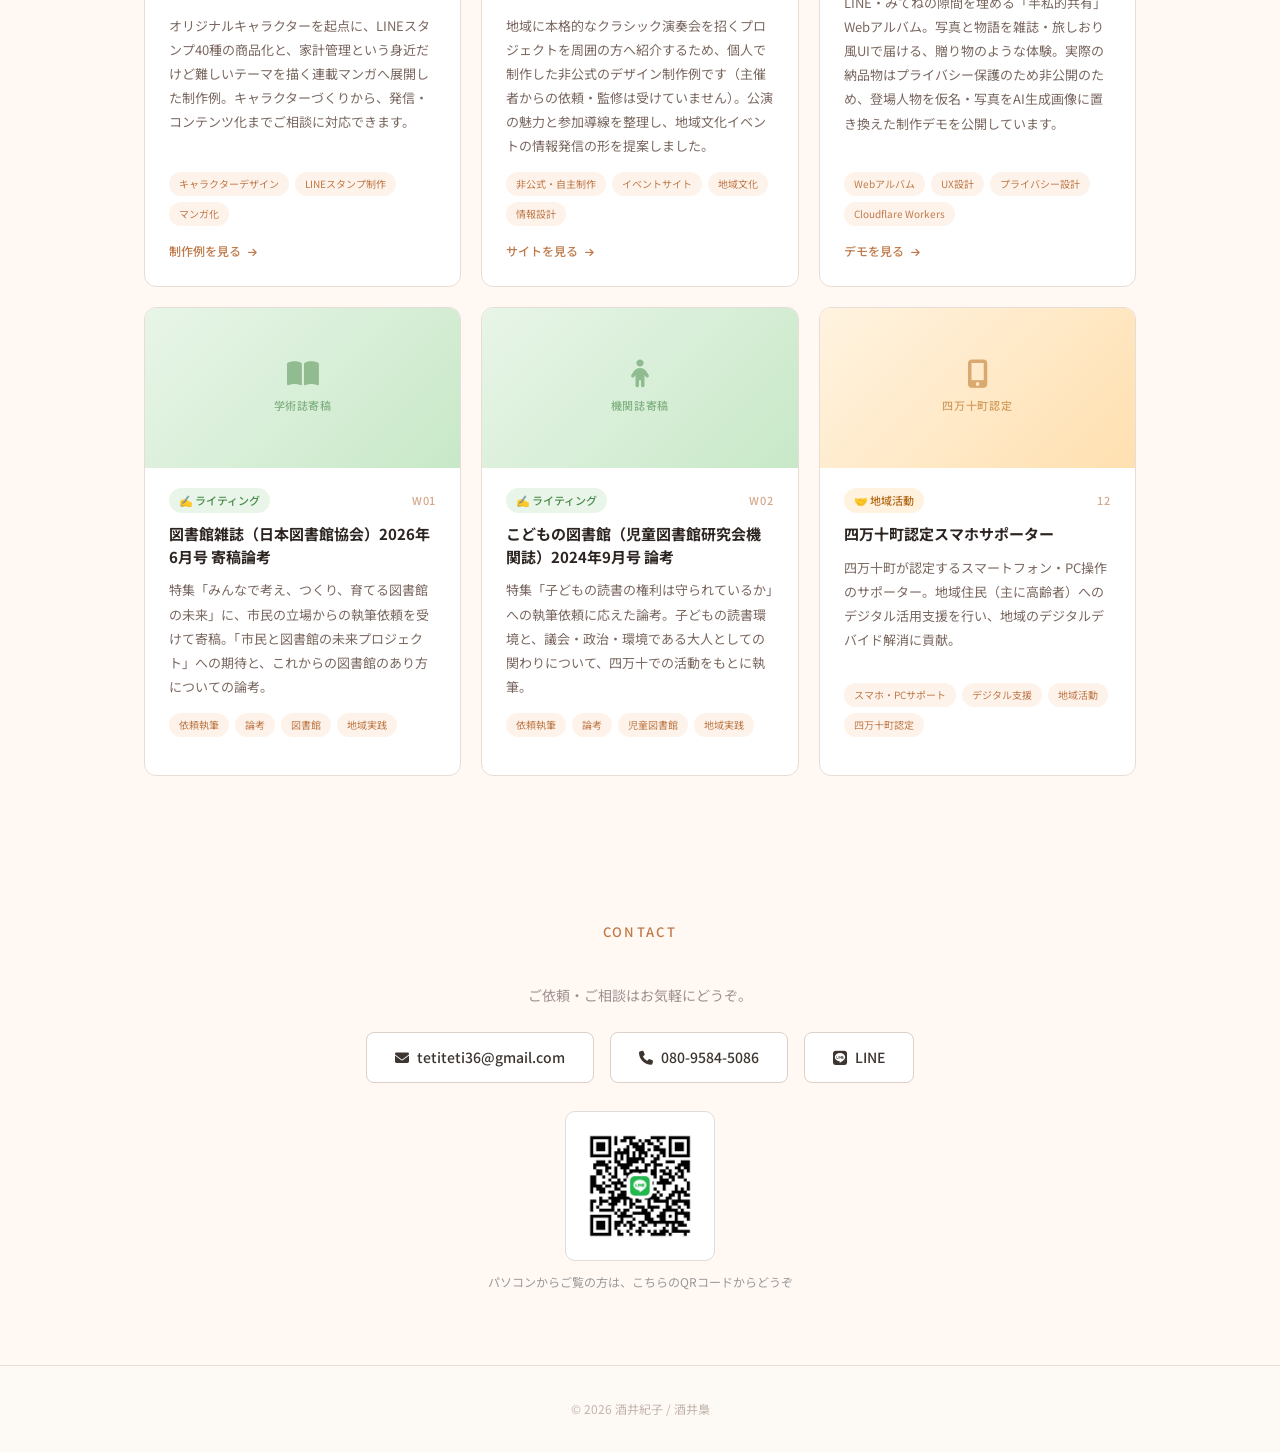
==== commit 92393e4d: "実績に「引継ぎガイドの型」を追加 議会ナビの次に配置。属人化した仕事を引き継げる形に 組み直した実例として掲載（個人名を伏せた型紹介版）。  Co-Authored-By: Claude Opus 5" ====
--- a/index.html
+++ b/index.html
@@ -192,6 +192,26 @@
             <p class="work-card__desc">公式HPの更新を自動検知し、情報の同期・LINE通知まで行うフルオートのシビックテックサイト。「住民の使いやすさ」から逆算したシステム。</p>
             <div class="work-card__tags">
               <span>シビックテック</span><span>自動化</span><span>GAS / LINE通知</span><span>GitHub Pages</span>
+            </div>
+            <span class="work-card__link">サイトを見る <i class="fas fa-arrow-right"></i></span>
+          </div>
+        </a>
+
+        <!-- 17 引継ぎガイドの型 -->
+        <a href="https://tetiteti36-wq.github.io/towa-houkago-hikitsugi/model/" target="_blank" rel="noopener" class="work-card" data-category="web">
+          <div class="work-card__preview">
+            <iframe src="https://tetiteti36-wq.github.io/towa-houkago-hikitsugi/model/" loading="lazy" scrolling="no" tabindex="-1"></iframe>
+            <div class="preview-overlay"></div>
+          </div>
+          <div class="work-card__body">
+            <div class="work-card__header">
+              <span class="work-card__cat cat-web">🌐 Web</span>
+              <span class="work-card__number">17</span>
+            </div>
+            <h3 class="work-card__title">引継ぎガイドの型（放課後子ども教室）</h3>
+            <p class="work-card__desc">役員が毎年入れ替わる現場で、引き継ぎを成立させるために作った実物の型。恒久マニュアルと実録ログの2ページに分け、全項目に参照元を付け、手順だけでなく「なぜやるか」を残す設計。※個人名・共有リンクを伏せた型紹介版。</p>
+            <div class="work-card__tags">
+              <span>属人化の解消</span><span>ドキュメント設計</span><span>引き継ぎ</span><span>GitHub Pages</span>
             </div>
             <span class="work-card__link">サイトを見る <i class="fas fa-arrow-right"></i></span>
           </div>
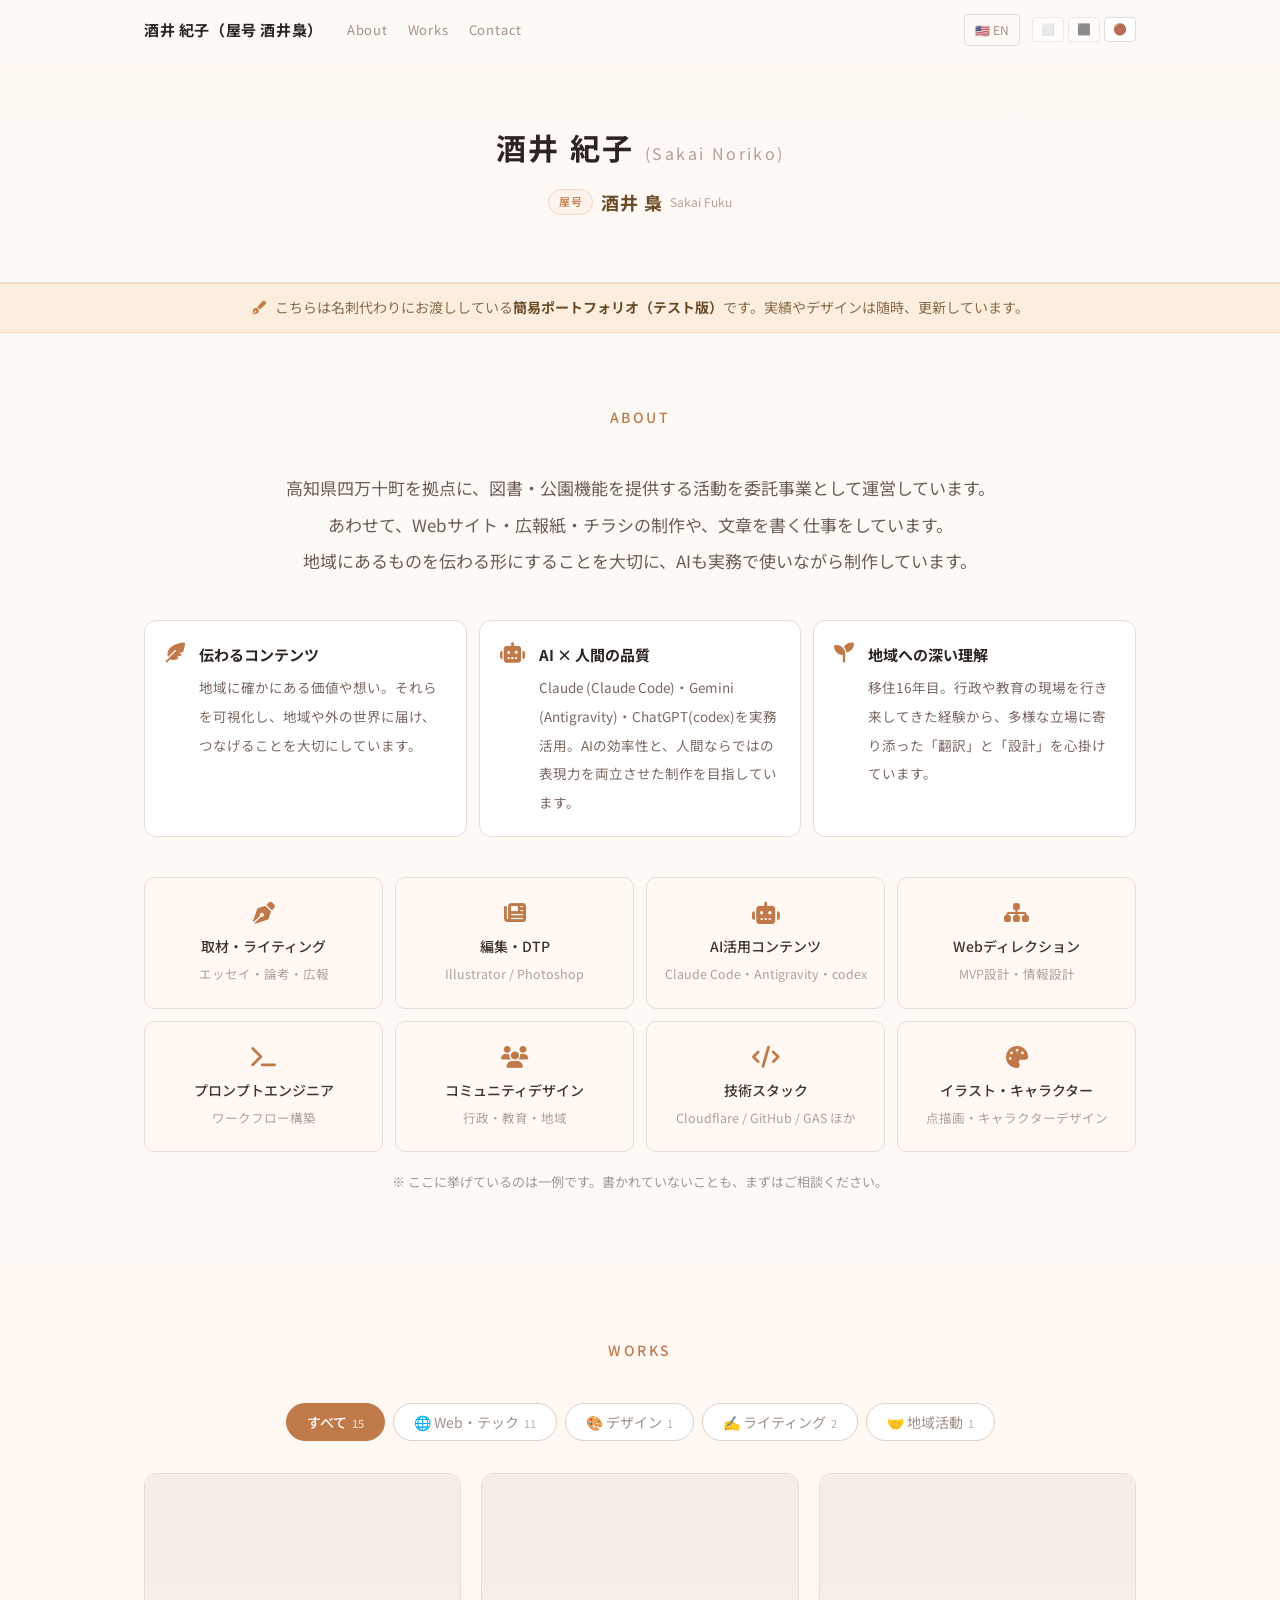
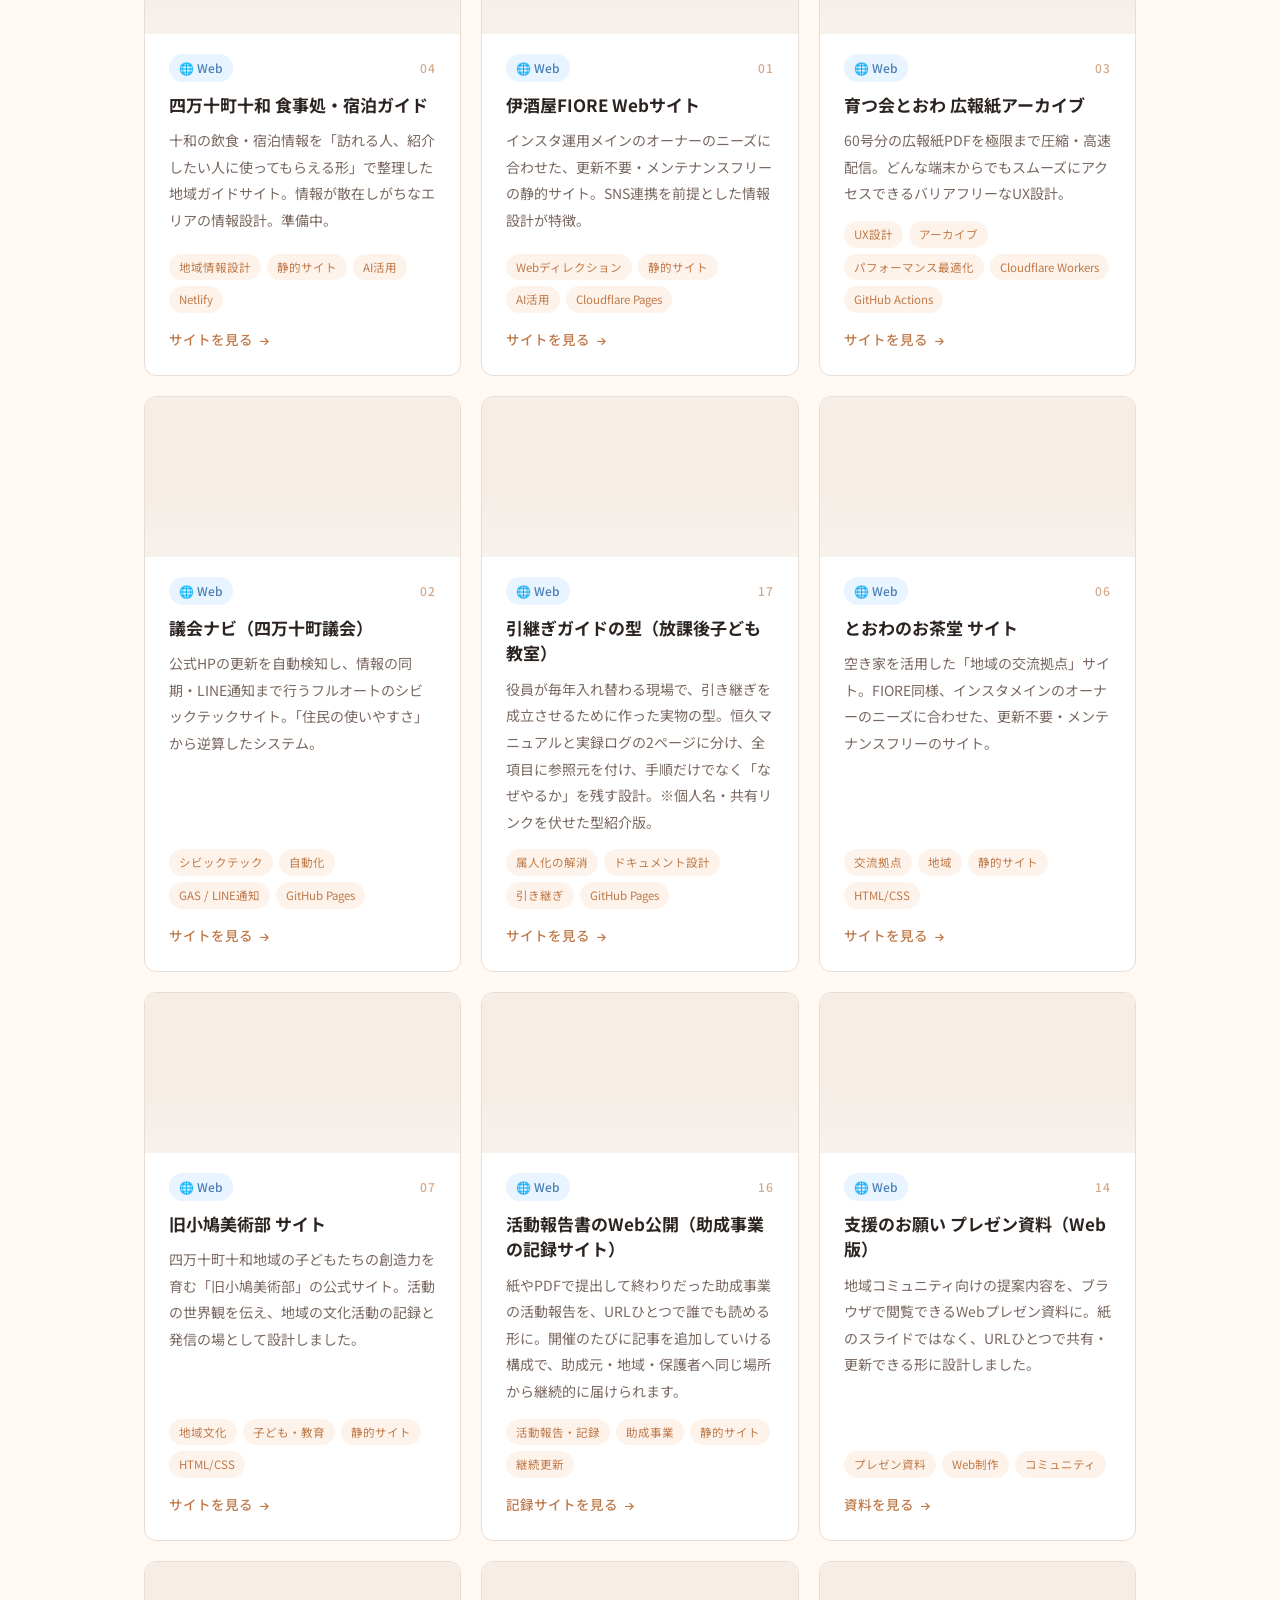
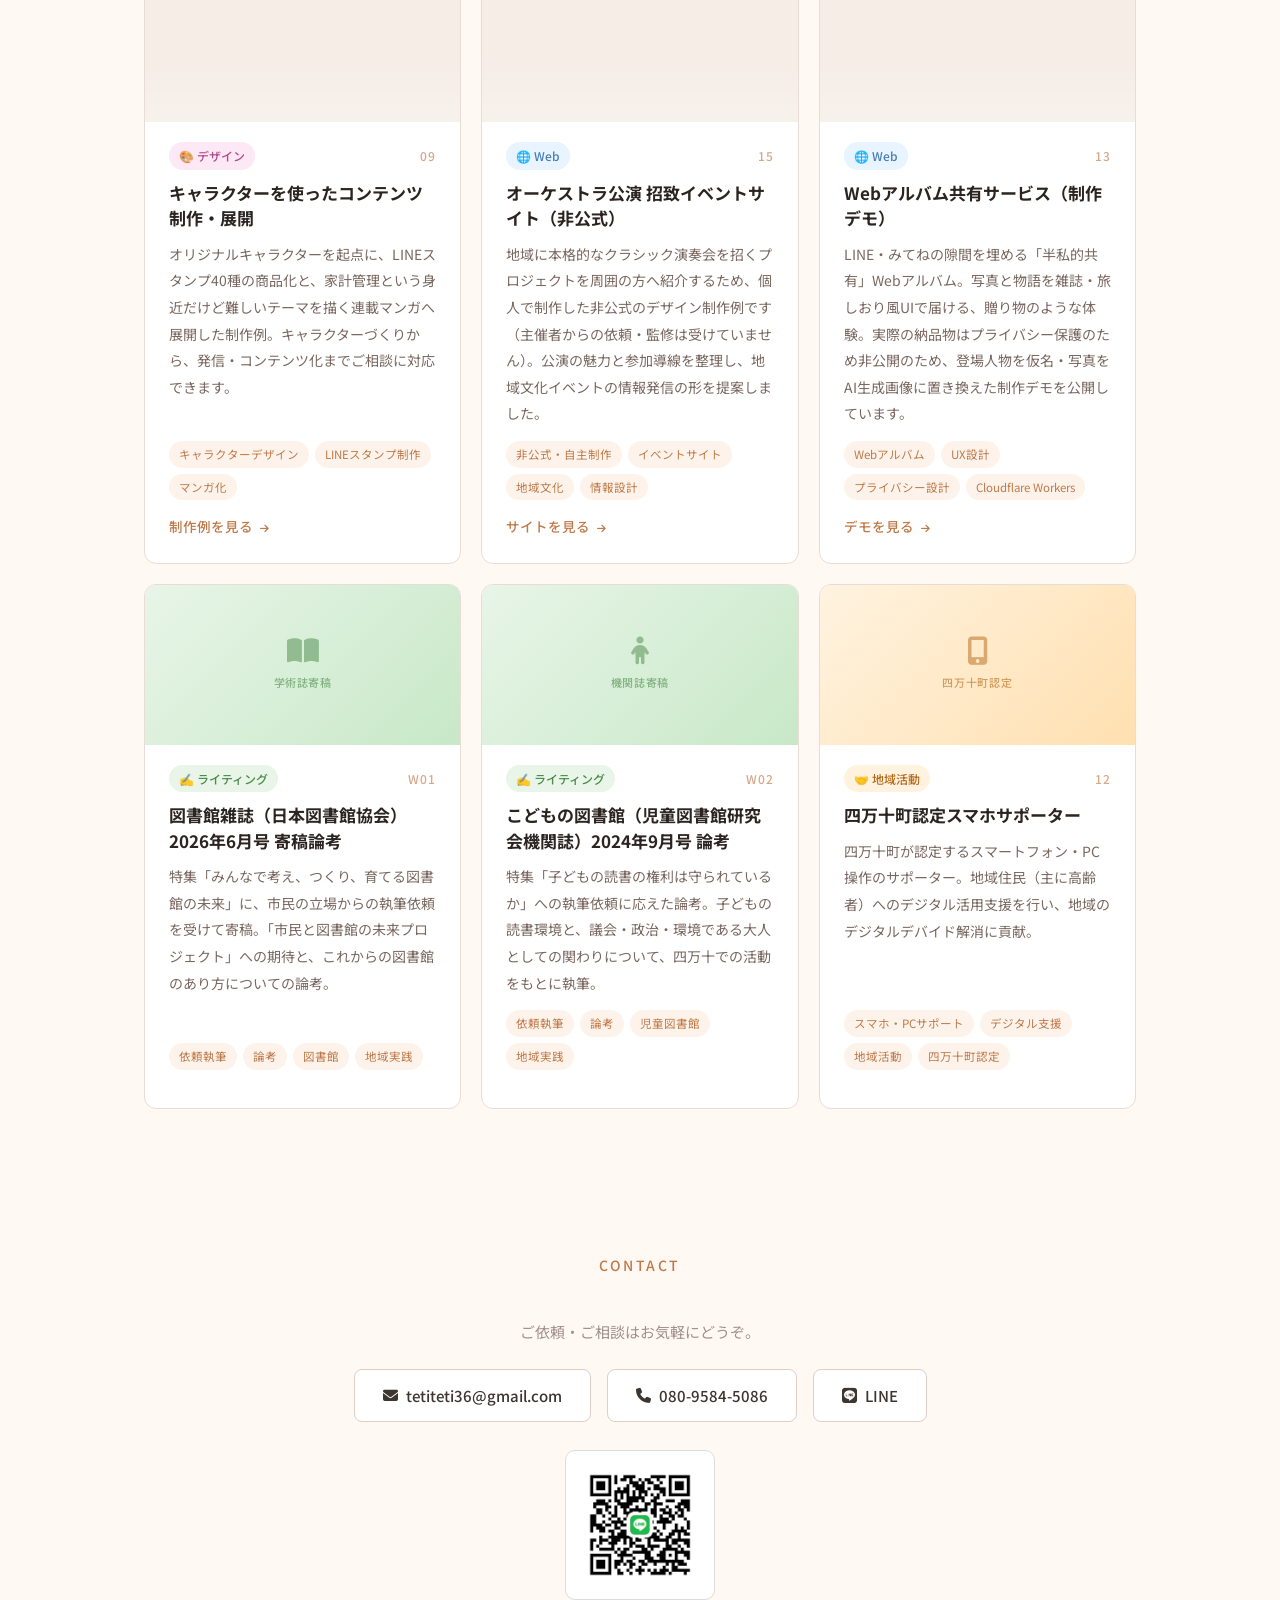
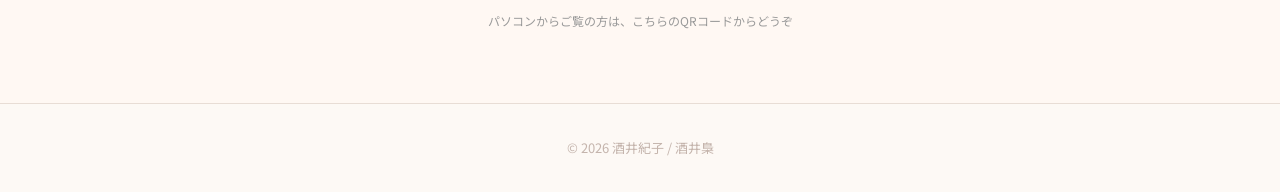
==== commit b58ce2cc: "ポートフォリオの文字サイズとスキル表記を調整 - 全体の文字サイズを底上げ（3テーマ共通で効くようHTML側に集約） - 「ビジュアルデザイン」を「イラスト・キャラクター」に変更   （編集・DTPと" ====
--- a/index.html
+++ b/index.html
@@ -9,6 +9,32 @@
   <link rel="stylesheet" href="https://cdnjs.cloudflare.com/ajax/libs/font-awesome/6.5.1/css/all.min.css">
   <link rel="stylesheet" id="theme-css" href="style-warm.css">
   <style>
+    /* ===== 文字サイズの底上げ =====
+       全体的に小さかったので少し大きくする。
+       3つのテーマ（style.css / style-dark.css / style-warm.css）すべてに効くよう、
+       ここにまとめて書いている。数字を変えれば全テーマに反映される。 */
+    .site-notice p        { font-size: 14px; }
+    .section__heading     { font-size: 14px; }
+    .about__text          { font-size: 17px; line-height: 2.15; }
+    .value-item strong    { font-size: 15px; }
+    .value-item span      { font-size: 13.5px; line-height: 1.8; }
+    .value-item i         { font-size: 20px; }
+    .skill-card h3        { font-size: 14px; }
+    .skill-card p         { font-size: 12.5px; }
+    .skill-card i         { font-size: 22px; }
+    .works-tab            { font-size: 14px; }
+    .work-card__cat       { font-size: 12px; }
+    .work-card__number    { font-size: 12px; }
+    .work-card__title     { font-size: 17px; }
+    .work-card__desc      { font-size: 14px; line-height: 1.9; }
+    .work-card__tags span { font-size: 11.5px; }
+    .work-card__link      { font-size: 13.5px; }
+    .contact__text        { font-size: 15px; }
+    /* スキル一覧の下の注記 */
+    .skills__note         { font-size: 13px; color: #999; text-align: center; margin-top: 18px; line-height: 1.8; }
+    .contact__btn         { font-size: 15px; }
+    .footer p             { font-size: 13px; }
+
     /* LINEのQRコード：スマホでは自分の画面のQRを読めないので、パソコン幅でだけ出す */
     .contact__qr { display: none; }
     @media (min-width: 768px) {
@@ -79,7 +105,7 @@
           <i class="fas fa-robot"></i>
           <div>
             <strong>AI × 人間の品質</strong>
-            <span>Claude (Claude Code)・Gemini (Antigravity)・ChatGPT(codex)を実務活用。AIの効率性と、人間ならではの表現力を両立させた制作を得意としています。</span>
+            <span>Claude (Claude Code)・Gemini (Antigravity)・ChatGPT(codex)を実務活用。AIの効率性と、人間ならではの表現力を両立させた制作を目指しています。</span>
           </div>
         </div>
         <div class="value-item">
@@ -93,13 +119,14 @@
       <div class="skills__grid">
         <div class="skill-card"><i class="fas fa-pen-nib"></i><h3>取材・ライティング</h3><p>エッセイ・論考・広報</p></div>
         <div class="skill-card"><i class="fas fa-newspaper"></i><h3>編集・DTP</h3><p>Illustrator / Photoshop</p></div>
-        <div class="skill-card"><i class="fas fa-robot"></i><h3>AI活用コンテンツ</h3><p>Claude・Gemini・GPT</p></div>
+        <div class="skill-card"><i class="fas fa-robot"></i><h3>AI活用コンテンツ</h3><p>Claude Code・Antigravity・codex</p></div>
         <div class="skill-card"><i class="fas fa-sitemap"></i><h3>Webディレクション</h3><p>MVP設計・情報設計</p></div>
         <div class="skill-card"><i class="fas fa-terminal"></i><h3>プロンプトエンジニア</h3><p>ワークフロー構築</p></div>
         <div class="skill-card"><i class="fas fa-users"></i><h3>コミュニティデザイン</h3><p>行政・教育・地域</p></div>
-        <div class="skill-card"><i class="fas fa-code"></i><h3>技術スタック</h3><p>Cloudflare / GitHub / GAS</p></div>
-        <div class="skill-card"><i class="fas fa-palette"></i><h3>ビジュアルデザイン</h3><p>DTP・広報物制作</p></div>
-      </div>
+        <div class="skill-card"><i class="fas fa-code"></i><h3>技術スタック</h3><p>Cloudflare / GitHub / GAS ほか</p></div>
+        <div class="skill-card"><i class="fas fa-palette"></i><h3>イラスト・キャラクター</h3><p>点描画・キャラクターデザイン</p></div>
+      </div>
+      <p class="skills__note">※ ここに挙げているのは一例です。書かれていないことも、まずはご相談ください。</p>
     </div>
   </section>
 
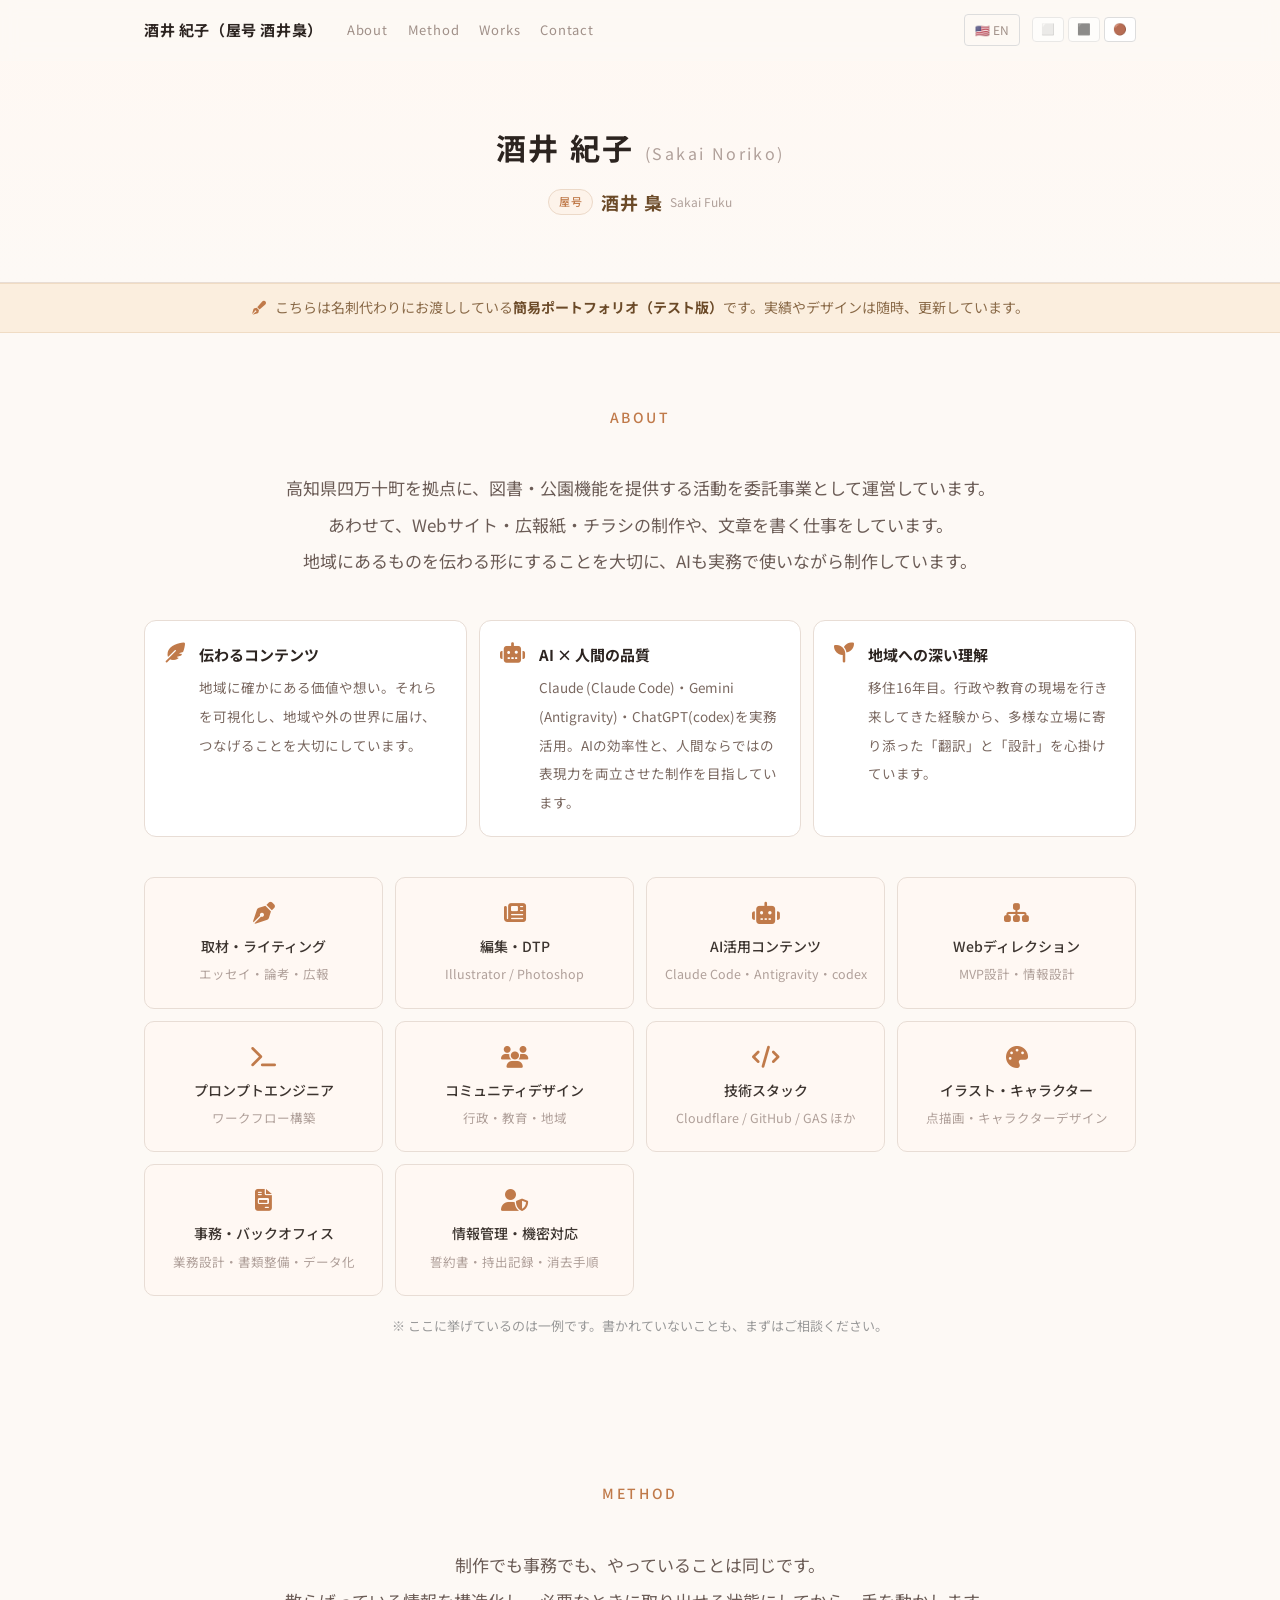
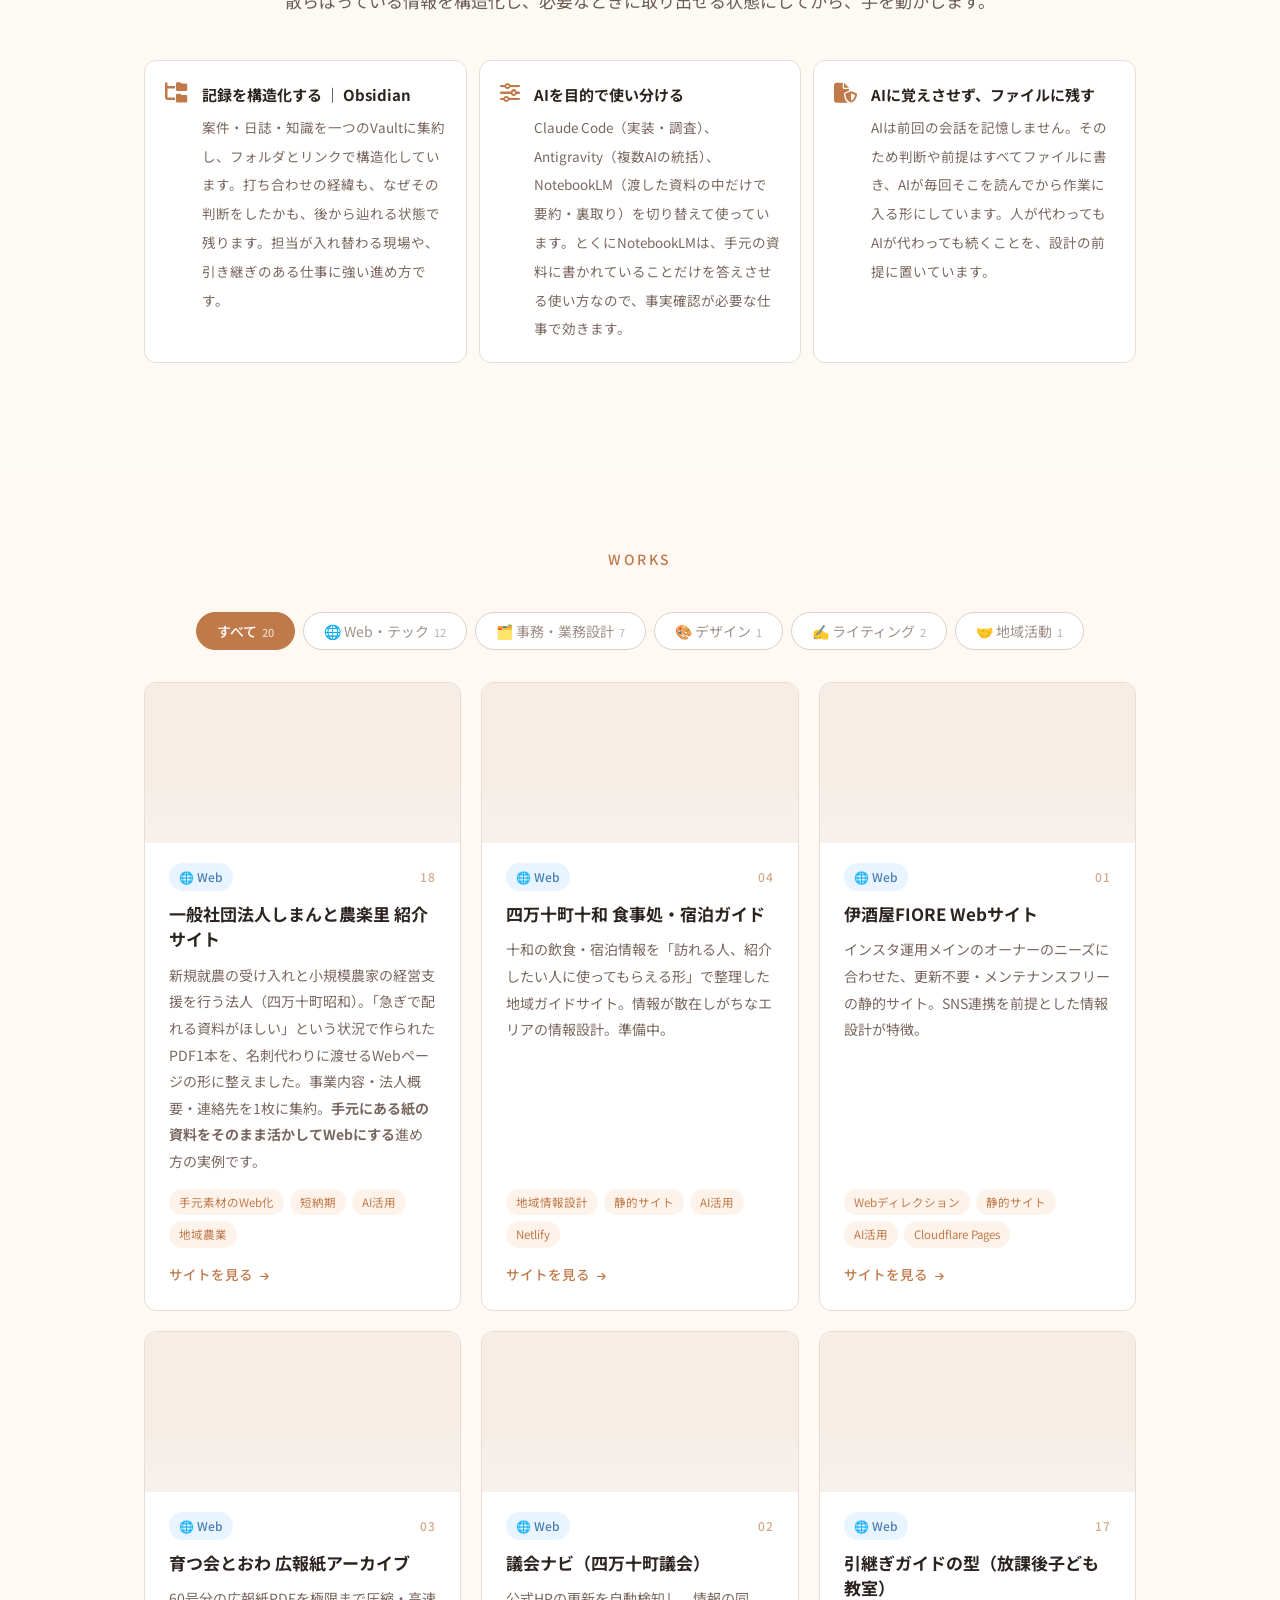
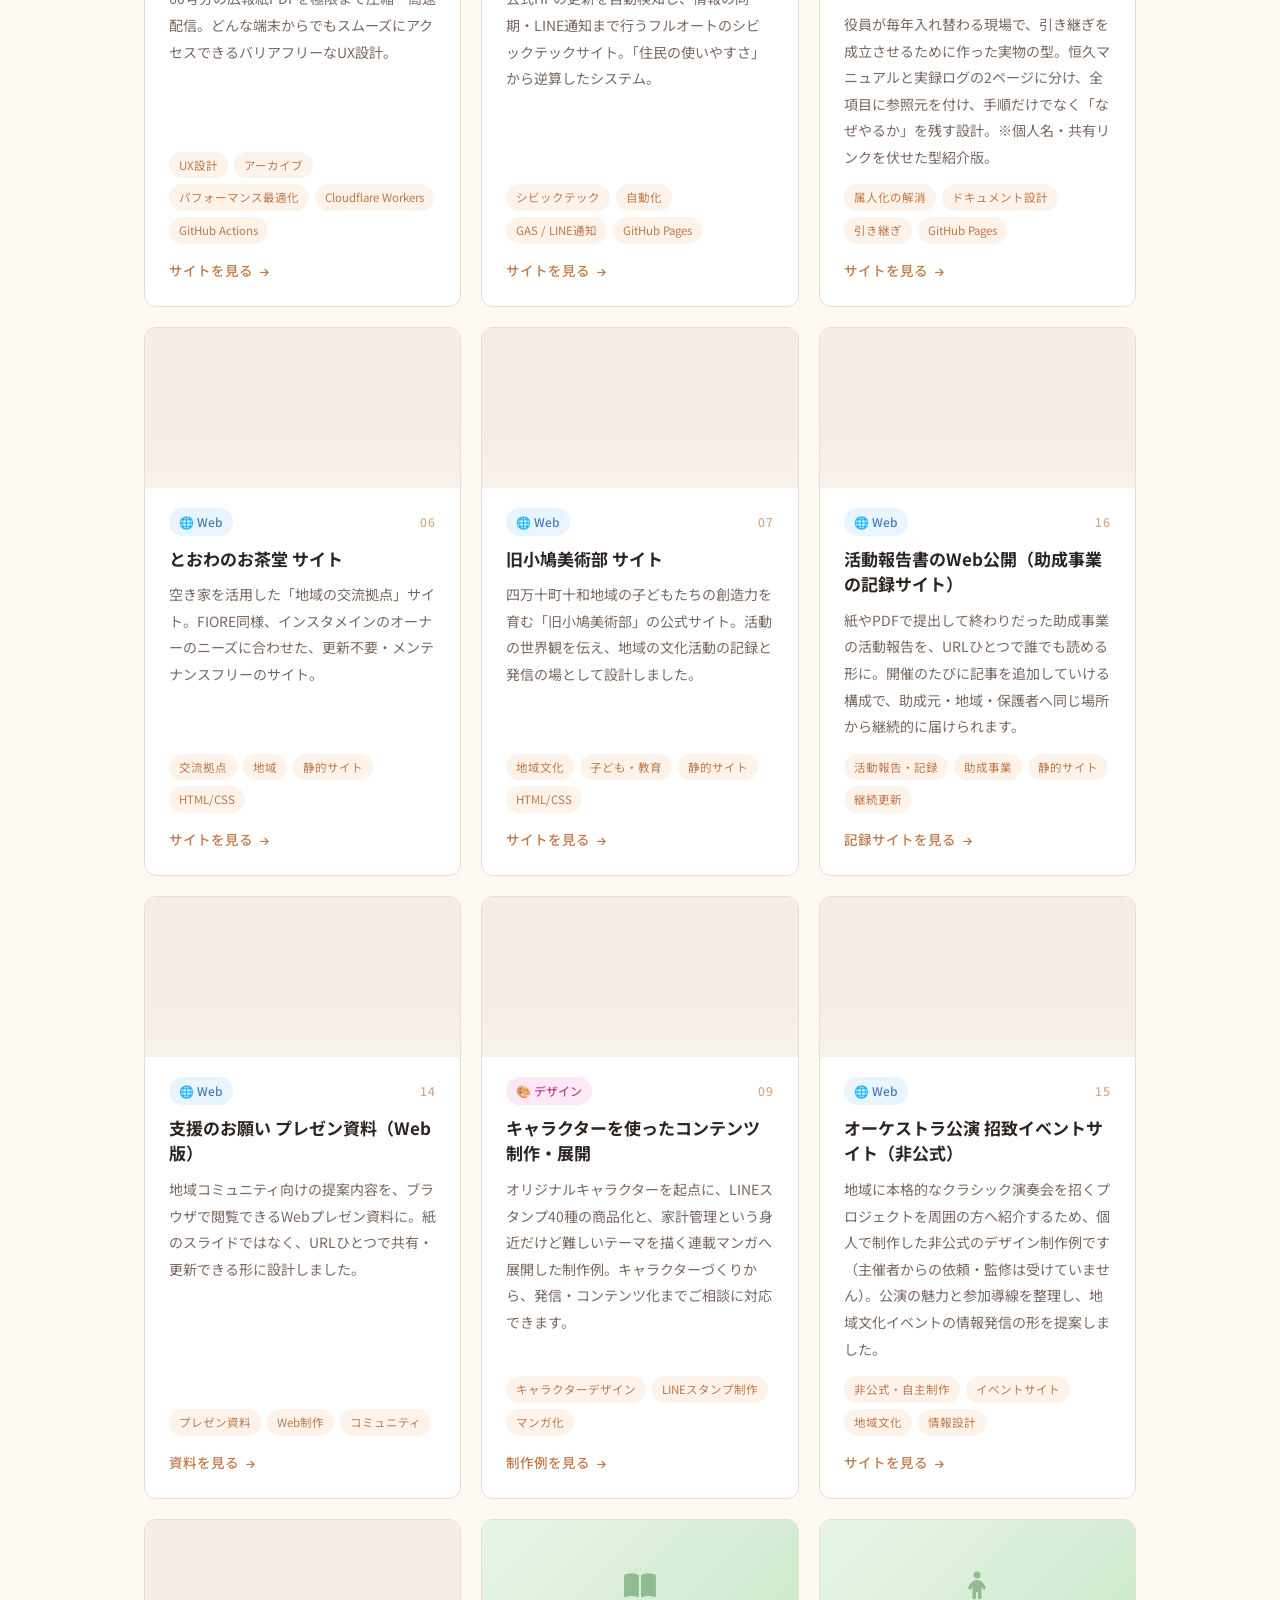
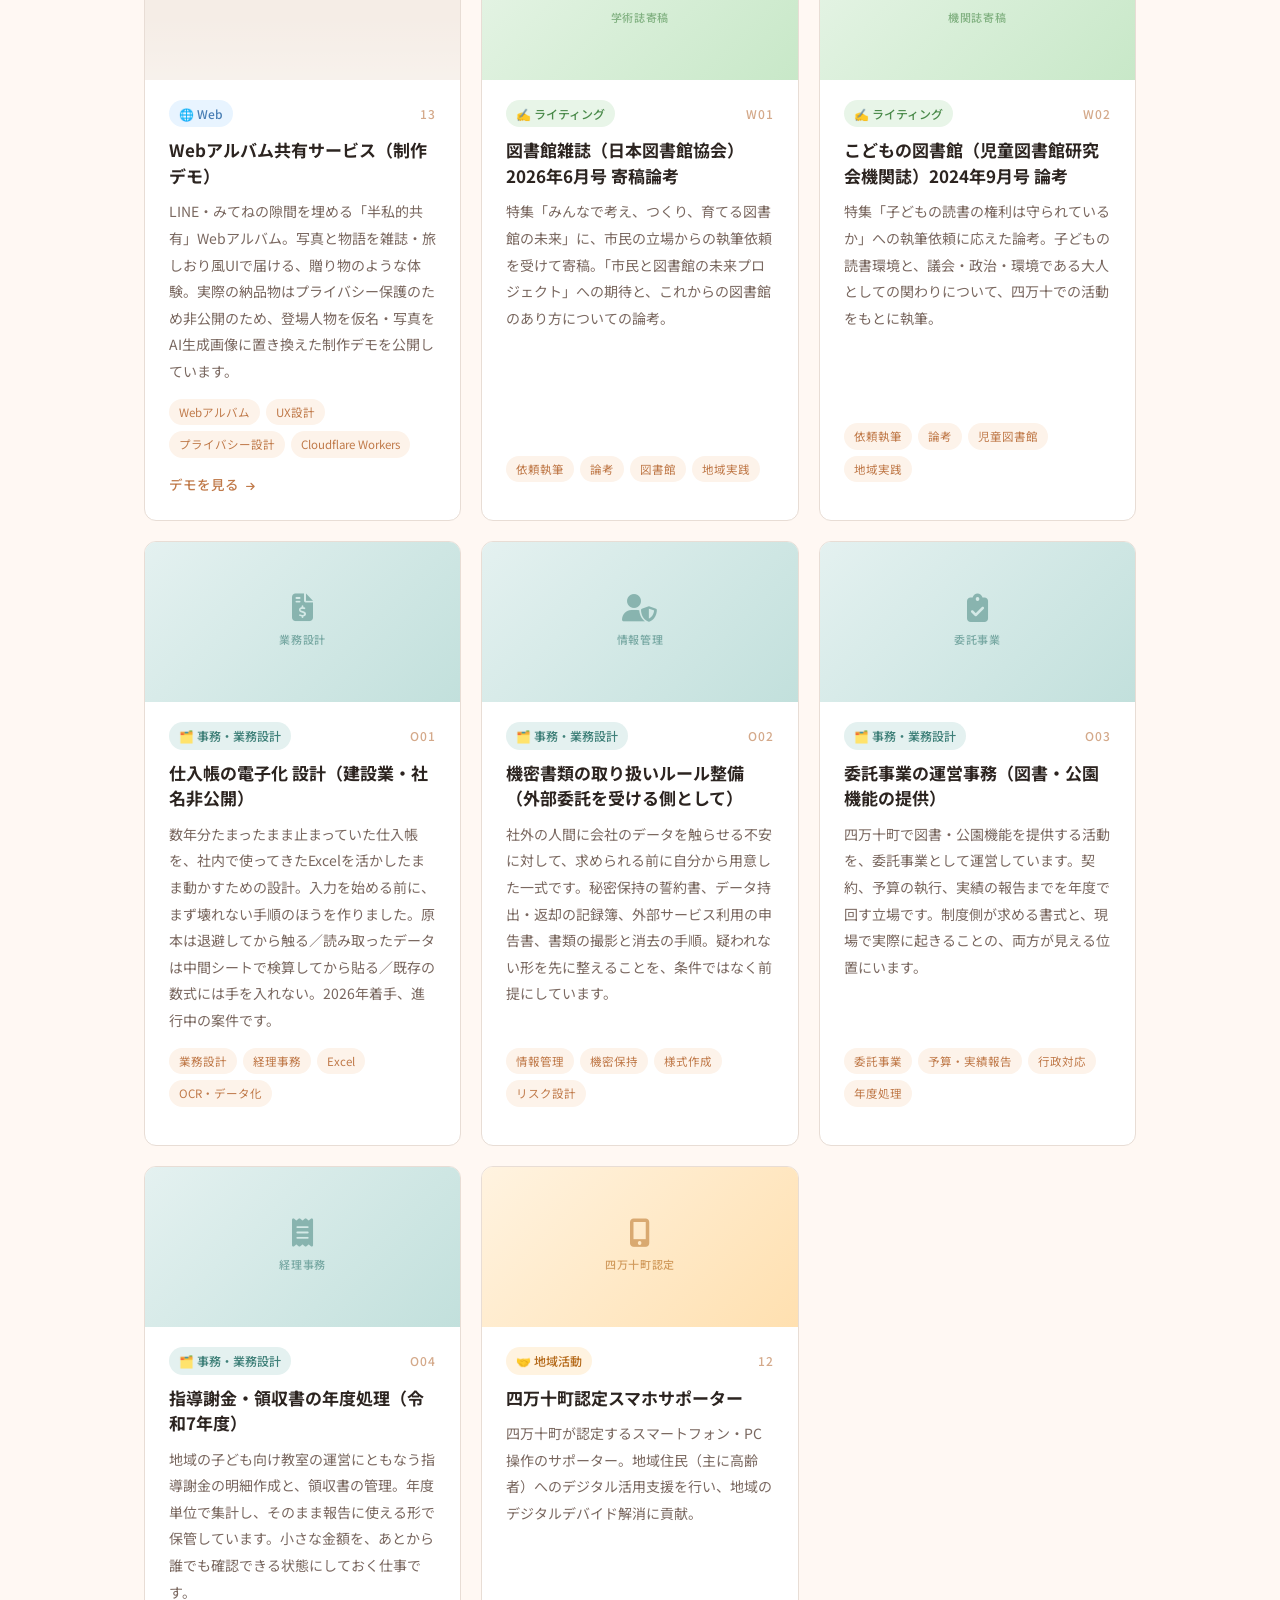
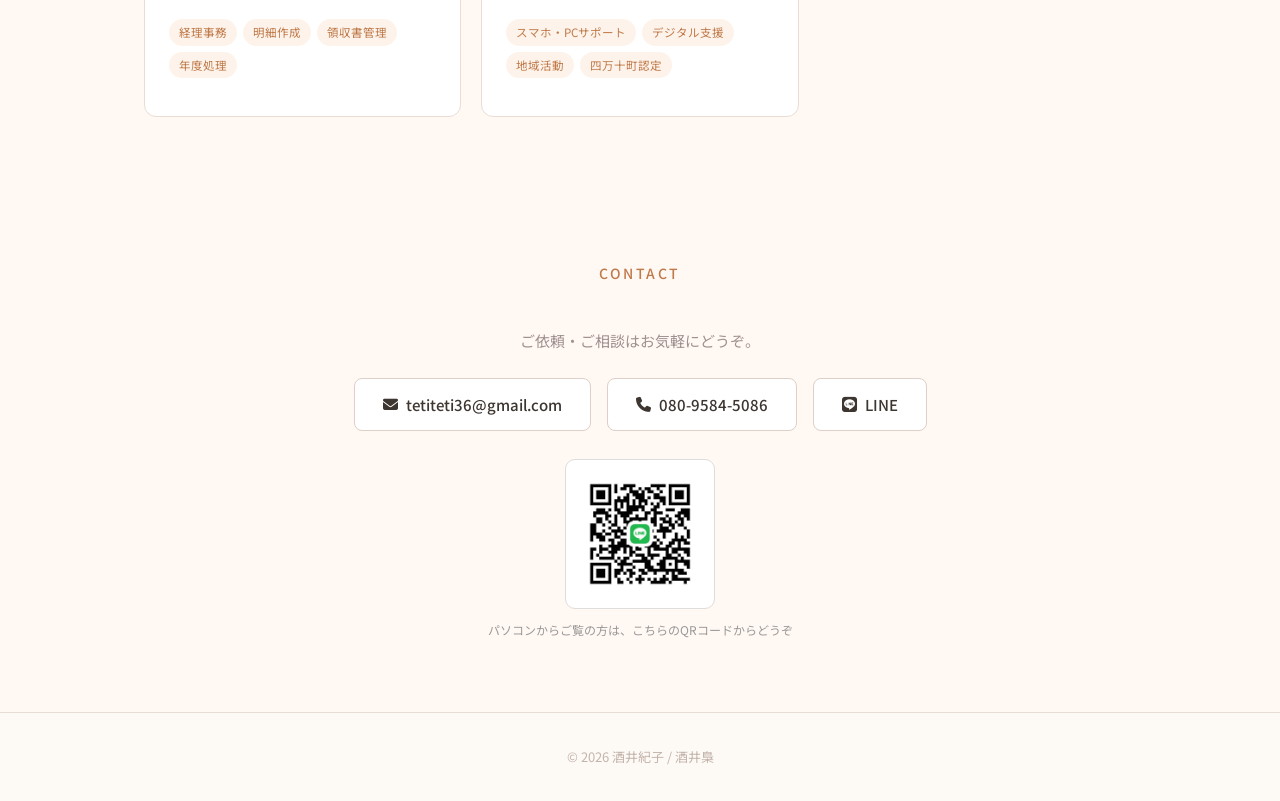
==== commit 75dc1a2e: "実績を追加：事務・バックオフィス系4件、Method、しまんと農楽里サイト - Works に「🗂️ 事務・業務設計」タブを追加   - 仕入帳の電子化 設計（建設業・社名非公開）   - 機密書類の" ====
--- a/index.html
+++ b/index.html
@@ -45,6 +45,19 @@
       border: 1px solid #ddd; border-radius: 10px; background: #fff; padding: 8px;
     }
     .contact__qr p { font-size: 12px; color: #999; margin-top: 10px; }
+
+    /* ===== スマホでナビが画面からはみ出さないように ===== */
+    @media (max-width: 640px) {
+      .nav-inner            { gap: 10px; padding: 0 14px; }
+      .nav-name             { font-size: 14px; }
+      .nav-name__yago       { display: none; }   /* 屋号は下のヘッダーに出るので省く */
+      .nav-links            { gap: 12px; }
+      .nav-links a          { font-size: 12px; letter-spacing: 0.02em; }
+      .nav-actions          { gap: 6px; }
+      .nav-lang             { font-size: 11px; padding: 3px 6px; }
+      .theme-switcher-inline{ gap: 2px; }
+      .theme-btn            { padding: 4px 5px; font-size: 10px; }
+    }
   </style>
 </head>
 <body>
@@ -52,9 +65,10 @@
   <!-- 固定ナビ -->
   <nav class="site-nav" id="site-nav">
     <div class="nav-inner">
-      <span class="nav-name">酒井 紀子（屋号 酒井梟）</span>
+      <span class="nav-name">酒井 紀子<span class="nav-name__yago">（屋号 酒井梟）</span></span>
       <div class="nav-links">
         <a href="#about">About</a>
+        <a href="#method">Method</a>
         <a href="#works">Works</a>
         <a href="#contact">Contact</a>
       </div>
@@ -125,8 +139,45 @@
         <div class="skill-card"><i class="fas fa-users"></i><h3>コミュニティデザイン</h3><p>行政・教育・地域</p></div>
         <div class="skill-card"><i class="fas fa-code"></i><h3>技術スタック</h3><p>Cloudflare / GitHub / GAS ほか</p></div>
         <div class="skill-card"><i class="fas fa-palette"></i><h3>イラスト・キャラクター</h3><p>点描画・キャラクターデザイン</p></div>
+        <div class="skill-card"><i class="fas fa-file-invoice"></i><h3>事務・バックオフィス</h3><p>業務設計・書類整備・データ化</p></div>
+        <div class="skill-card"><i class="fas fa-user-shield"></i><h3>情報管理・機密対応</h3><p>誓約書・持出記録・消去手順</p></div>
       </div>
       <p class="skills__note">※ ここに挙げているのは一例です。書かれていないことも、まずはご相談ください。</p>
+    </div>
+  </section>
+
+
+  <!-- 仕事の進め方 -->
+  <section class="section method" id="method">
+    <div class="container">
+      <h2 class="section__heading">Method</h2>
+      <p class="about__text">
+        制作でも事務でも、やっていることは同じです。<br class="pc-only">
+        散らばっている情報を構造化し、必要なときに取り出せる状態にしてから、手を動かします。
+      </p>
+      <div class="about__values">
+        <div class="value-item">
+          <i class="fas fa-folder-tree"></i>
+          <div>
+            <strong>記録を構造化する ｜ Obsidian</strong>
+            <span>案件・日誌・知識を一つのVaultに集約し、フォルダとリンクで構造化しています。打ち合わせの経緯も、なぜその判断をしたかも、後から辿れる状態で残ります。担当が入れ替わる現場や、引き継ぎのある仕事に強い進め方です。</span>
+          </div>
+        </div>
+        <div class="value-item">
+          <i class="fas fa-sliders"></i>
+          <div>
+            <strong>AIを目的で使い分ける</strong>
+            <span>Claude Code（実装・調査）、Antigravity（複数AIの統括）、NotebookLM（渡した資料の中だけで要約・裏取り）を切り替えて使っています。とくにNotebookLMは、手元の資料に書かれていることだけを答えさせる使い方なので、事実確認が必要な仕事で効きます。</span>
+          </div>
+        </div>
+        <div class="value-item">
+          <i class="fas fa-file-shield"></i>
+          <div>
+            <strong>AIに覚えさせず、ファイルに残す</strong>
+            <span>AIは前回の会話を記憶しません。そのため判断や前提はすべてファイルに書き、AIが毎回そこを読んでから作業に入る形にしています。人が代わってもAIが代わっても続くことを、設計の前提に置いています。</span>
+          </div>
+        </div>
+      </div>
     </div>
   </section>
 
@@ -137,6 +188,7 @@
       <div class="works-tabs">
         <button class="works-tab active" data-filter="all">すべて <span class="tab-count" id="count-all"></span></button>
         <button class="works-tab" data-filter="web">🌐 Web・テック <span class="tab-count" id="count-web"></span></button>
+        <button class="works-tab" data-filter="office">🗂️ 事務・業務設計 <span class="tab-count" id="count-office"></span></button>
         <button class="works-tab" data-filter="design">🎨 デザイン <span class="tab-count" id="count-design"></span></button>
         <button class="works-tab" data-filter="writing">✍️ ライティング <span class="tab-count" id="count-writing"></span></button>
         <button class="works-tab" data-filter="community">🤝 地域活動 <span class="tab-count" id="count-community"></span></button>
@@ -145,6 +197,26 @@
       <div class="works__grid" id="works-grid">
 
         <!-- 04 十和ガイド -->
+        <!-- 18 しまんと農楽里 -->
+        <a href="https://shimanto-norari.tetiteti36.chatgpt.site/" target="_blank" rel="noopener" class="work-card" data-category="web">
+          <div class="work-card__preview">
+            <iframe src="https://shimanto-norari.tetiteti36.chatgpt.site/" loading="lazy" scrolling="no" tabindex="-1"></iframe>
+            <div class="preview-overlay"></div>
+          </div>
+          <div class="work-card__body">
+            <div class="work-card__header">
+              <span class="work-card__cat cat-web">🌐 Web</span>
+              <span class="work-card__number">18</span>
+            </div>
+            <h3 class="work-card__title">一般社団法人しまんと農楽里 紹介サイト</h3>
+            <p class="work-card__desc">新規就農の受け入れと小規模農家の経営支援を行う法人（四万十町昭和）。「急ぎで配れる資料がほしい」という状況で作られたPDF1本を、名刺代わりに渡せるWebページの形に整えました。事業内容・法人概要・連絡先を1枚に集約。<strong>手元にある紙の資料をそのまま活かしてWebにする</strong>進め方の実例です。</p>
+            <div class="work-card__tags">
+              <span>手元素材のWeb化</span><span>短納期</span><span>AI活用</span><span>地域農業</span>
+            </div>
+            <span class="work-card__link">サイトを見る <i class="fas fa-arrow-right"></i></span>
+          </div>
+        </a>
+
         <a href="https://genuine-sfogliatella-c53cd0.netlify.app/" target="_blank" rel="noopener" class="work-card" data-category="web">
           <div class="work-card__preview">
             <iframe src="https://genuine-sfogliatella-c53cd0.netlify.app/" loading="lazy" scrolling="no" tabindex="-1"></iframe>
@@ -185,7 +257,7 @@
         </a>
 
         <!-- 03 育つ会とおわ 広報紙アーカイブ -->
-        <a href="https://morning-credit-7f7f.tetiteti36.workers.dev/" target="_blank" rel="noopener" class="work-card" data-category="web">
+        <a href="https://morning-credit-7f7f.tetiteti36.workers.dev/" target="_blank" rel="noopener" class="work-card" data-category="web office">
           <div class="work-card__preview">
             <iframe src="https://morning-credit-7f7f.tetiteti36.workers.dev/" loading="lazy" scrolling="no" tabindex="-1"></iframe>
             <div class="preview-overlay"></div>
@@ -225,7 +297,7 @@
         </a>
 
         <!-- 17 引継ぎガイドの型 -->
-        <a href="https://tetiteti36-wq.github.io/towa-houkago-hikitsugi/model/" target="_blank" rel="noopener" class="work-card" data-category="web">
+        <a href="https://tetiteti36-wq.github.io/towa-houkago-hikitsugi/model/" target="_blank" rel="noopener" class="work-card" data-category="web office">
           <div class="work-card__preview">
             <iframe src="https://tetiteti36-wq.github.io/towa-houkago-hikitsugi/model/" loading="lazy" scrolling="no" tabindex="-1"></iframe>
             <div class="preview-overlay"></div>
@@ -285,7 +357,7 @@
         </a>
 
         <!-- 16 活動報告書のWeb公開 -->
-        <a href="https://tetiteti36-wq.github.io/kirin-kobato-2026/" target="_blank" rel="noopener" class="work-card" data-category="web">
+        <a href="https://tetiteti36-wq.github.io/kirin-kobato-2026/" target="_blank" rel="noopener" class="work-card" data-category="web office">
           <div class="work-card__preview">
             <iframe src="https://tetiteti36-wq.github.io/kirin-kobato-2026/" loading="lazy" scrolling="no" tabindex="-1"></iframe>
             <div class="preview-overlay"></div>
@@ -418,6 +490,82 @@
             <p class="work-card__desc">特集「子どもの読書の権利は守られているか」への執筆依頼に応えた論考。子どもの読書環境と、議会・政治・環境である大人としての関わりについて、四万十での活動をもとに執筆。</p>
             <div class="work-card__tags">
               <span>依頼執筆</span><span>論考</span><span>児童図書館</span><span>地域実践</span>
+            </div>
+          </div>
+        </div>
+
+        <!-- O01 仕入帳の電子化（業務設計） -->
+        <div class="work-card" data-category="office">
+          <div class="work-card__preview work-card__preview--placeholder preview-office">
+            <i class="fas fa-file-invoice-dollar"></i>
+            <span>業務設計</span>
+          </div>
+          <div class="work-card__body">
+            <div class="work-card__header">
+              <span class="work-card__cat cat-office">🗂️ 事務・業務設計</span>
+              <span class="work-card__number">O01</span>
+            </div>
+            <h3 class="work-card__title">仕入帳の電子化 設計（建設業・社名非公開）</h3>
+            <p class="work-card__desc">数年分たまったまま止まっていた仕入帳を、社内で使ってきたExcelを活かしたまま動かすための設計。入力を始める前に、まず壊れない手順のほうを作りました。原本は退避してから触る／読み取ったデータは中間シートで検算してから貼る／既存の数式には手を入れない。2026年着手、進行中の案件です。</p>
+            <div class="work-card__tags">
+              <span>業務設計</span><span>経理事務</span><span>Excel</span><span>OCR・データ化</span>
+            </div>
+          </div>
+        </div>
+
+        <!-- O02 機密書類の取り扱いルール整備 -->
+        <div class="work-card" data-category="office">
+          <div class="work-card__preview work-card__preview--placeholder preview-office">
+            <i class="fas fa-user-shield"></i>
+            <span>情報管理</span>
+          </div>
+          <div class="work-card__body">
+            <div class="work-card__header">
+              <span class="work-card__cat cat-office">🗂️ 事務・業務設計</span>
+              <span class="work-card__number">O02</span>
+            </div>
+            <h3 class="work-card__title">機密書類の取り扱いルール整備（外部委託を受ける側として）</h3>
+            <p class="work-card__desc">社外の人間に会社のデータを触らせる不安に対して、求められる前に自分から用意した一式です。秘密保持の誓約書、データ持出・返却の記録簿、外部サービス利用の申告書、書類の撮影と消去の手順。疑われない形を先に整えることを、条件ではなく前提にしています。</p>
+            <div class="work-card__tags">
+              <span>情報管理</span><span>機密保持</span><span>様式作成</span><span>リスク設計</span>
+            </div>
+          </div>
+        </div>
+
+        <!-- O03 委託事業の運営事務 -->
+        <div class="work-card" data-category="office">
+          <div class="work-card__preview work-card__preview--placeholder preview-office">
+            <i class="fas fa-clipboard-check"></i>
+            <span>委託事業</span>
+          </div>
+          <div class="work-card__body">
+            <div class="work-card__header">
+              <span class="work-card__cat cat-office">🗂️ 事務・業務設計</span>
+              <span class="work-card__number">O03</span>
+            </div>
+            <h3 class="work-card__title">委託事業の運営事務（図書・公園機能の提供）</h3>
+            <p class="work-card__desc">四万十町で図書・公園機能を提供する活動を、委託事業として運営しています。契約、予算の執行、実績の報告までを年度で回す立場です。制度側が求める書式と、現場で実際に起きることの、両方が見える位置にいます。</p>
+            <div class="work-card__tags">
+              <span>委託事業</span><span>予算・実績報告</span><span>行政対応</span><span>年度処理</span>
+            </div>
+          </div>
+        </div>
+
+        <!-- O04 謝金・領収書処理 -->
+        <div class="work-card" data-category="office">
+          <div class="work-card__preview work-card__preview--placeholder preview-office">
+            <i class="fas fa-receipt"></i>
+            <span>経理事務</span>
+          </div>
+          <div class="work-card__body">
+            <div class="work-card__header">
+              <span class="work-card__cat cat-office">🗂️ 事務・業務設計</span>
+              <span class="work-card__number">O04</span>
+            </div>
+            <h3 class="work-card__title">指導謝金・領収書の年度処理（令和7年度）</h3>
+            <p class="work-card__desc">地域の子ども向け教室の運営にともなう指導謝金の明細作成と、領収書の管理。年度単位で集計し、そのまま報告に使える形で保管しています。小さな金額を、あとから誰でも確認できる状態にしておく仕事です。</p>
+            <div class="work-card__tags">
+              <span>経理事務</span><span>明細作成</span><span>領収書管理</span><span>年度処理</span>
             </div>
           </div>
         </div>
@@ -488,11 +636,11 @@
     const tabs = document.querySelectorAll('.works-tab');
     const cards = document.querySelectorAll('.work-card');
     function updateCounts() {
-      const categories = ['web', 'design', 'writing', 'community'];
+      const categories = ['web', 'office', 'design', 'writing', 'community'];
       document.getElementById('count-all').textContent = cards.length;
       categories.forEach(cat => {
         const el = document.getElementById('count-' + cat);
-        if (el) el.textContent = document.querySelectorAll(`.work-card[data-category="${cat}"]`).length;
+        if (el) el.textContent = document.querySelectorAll(`.work-card[data-category~="${cat}"]`).length;
       });
     }
     tabs.forEach(tab => {
@@ -501,7 +649,8 @@
         tab.classList.add('active');
         const filter = tab.dataset.filter;
         cards.forEach(card => {
-          card.style.display = (filter === 'all' || card.dataset.category === filter) ? '' : 'none';
+          const cats = (card.dataset.category || '').split(' ');
+          card.style.display = (filter === 'all' || cats.includes(filter)) ? '' : 'none';
         });
       });
     });
--- a/style-warm.css
+++ b/style-warm.css
@@ -334,6 +334,7 @@
 .cat-design    { background: #fde8f5; color: #b54a8a; }
 .cat-writing   { background: #e8f5e8; color: #4a8a4a; }
 .cat-community { background: #fff3e0; color: #b56a1a; }
+.cat-office    { background: #e4f1f0; color: #3f8079; }
 
 .work-card__number {
   font-size: 11px;
@@ -421,6 +422,7 @@
 .work-card__preview--placeholder span { font-size: 11px; opacity: 0.6; font-weight: 500; letter-spacing: 0.06em; }
 .preview-writing { background: linear-gradient(135deg, #e8f5e8 0%, #c8e8c8 100%); color: #4a8a4a; }
 .preview-community { background: linear-gradient(135deg, #fff3e0 0%, #ffe0b0 100%); color: #b56a1a; }
+.preview-office { background: linear-gradient(135deg, #e4f1f0 0%, #c2e0dc 100%); color: #3f8079; }
 .preview-prep { background: linear-gradient(135deg, #efe7df 0%, #ddd0c4 100%); color: #8a7560; }
 .work-card__body { padding: 20px 24px 24px; display: flex; flex-direction: column; flex: 1; }
 
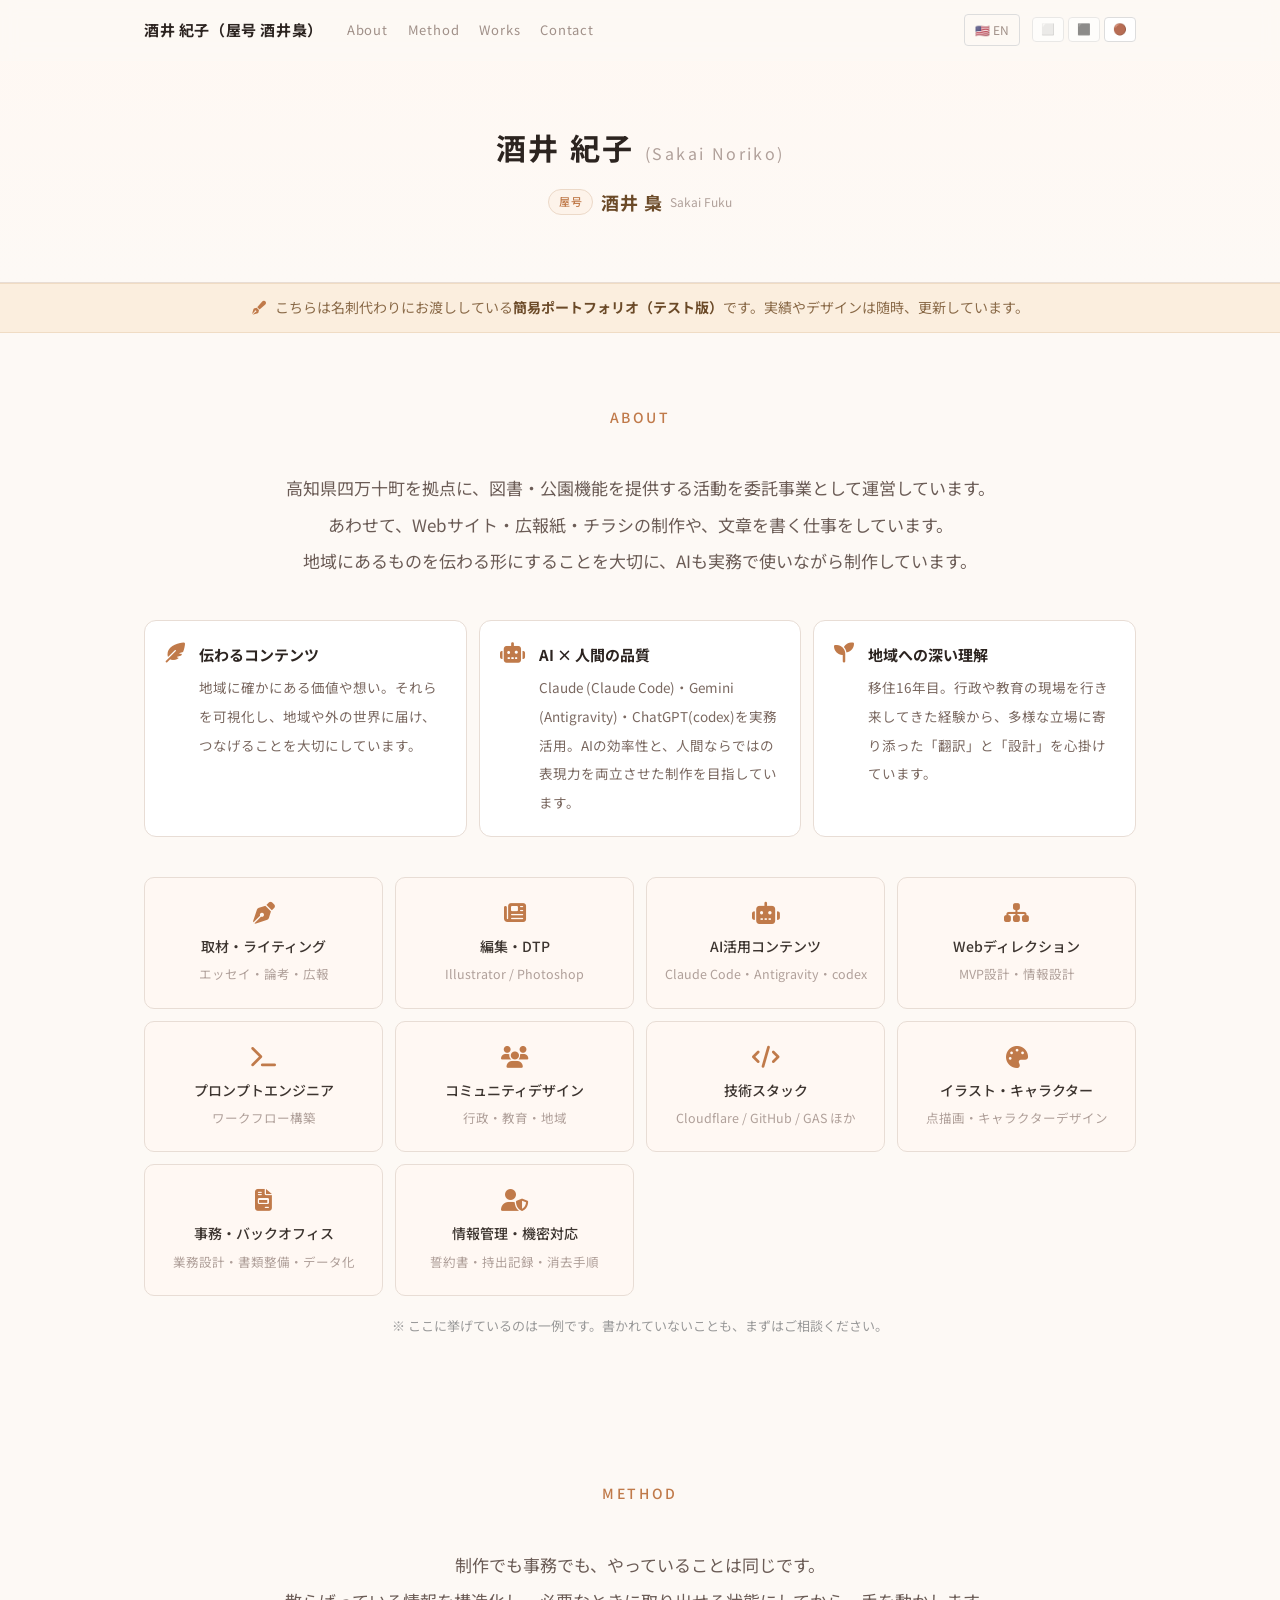
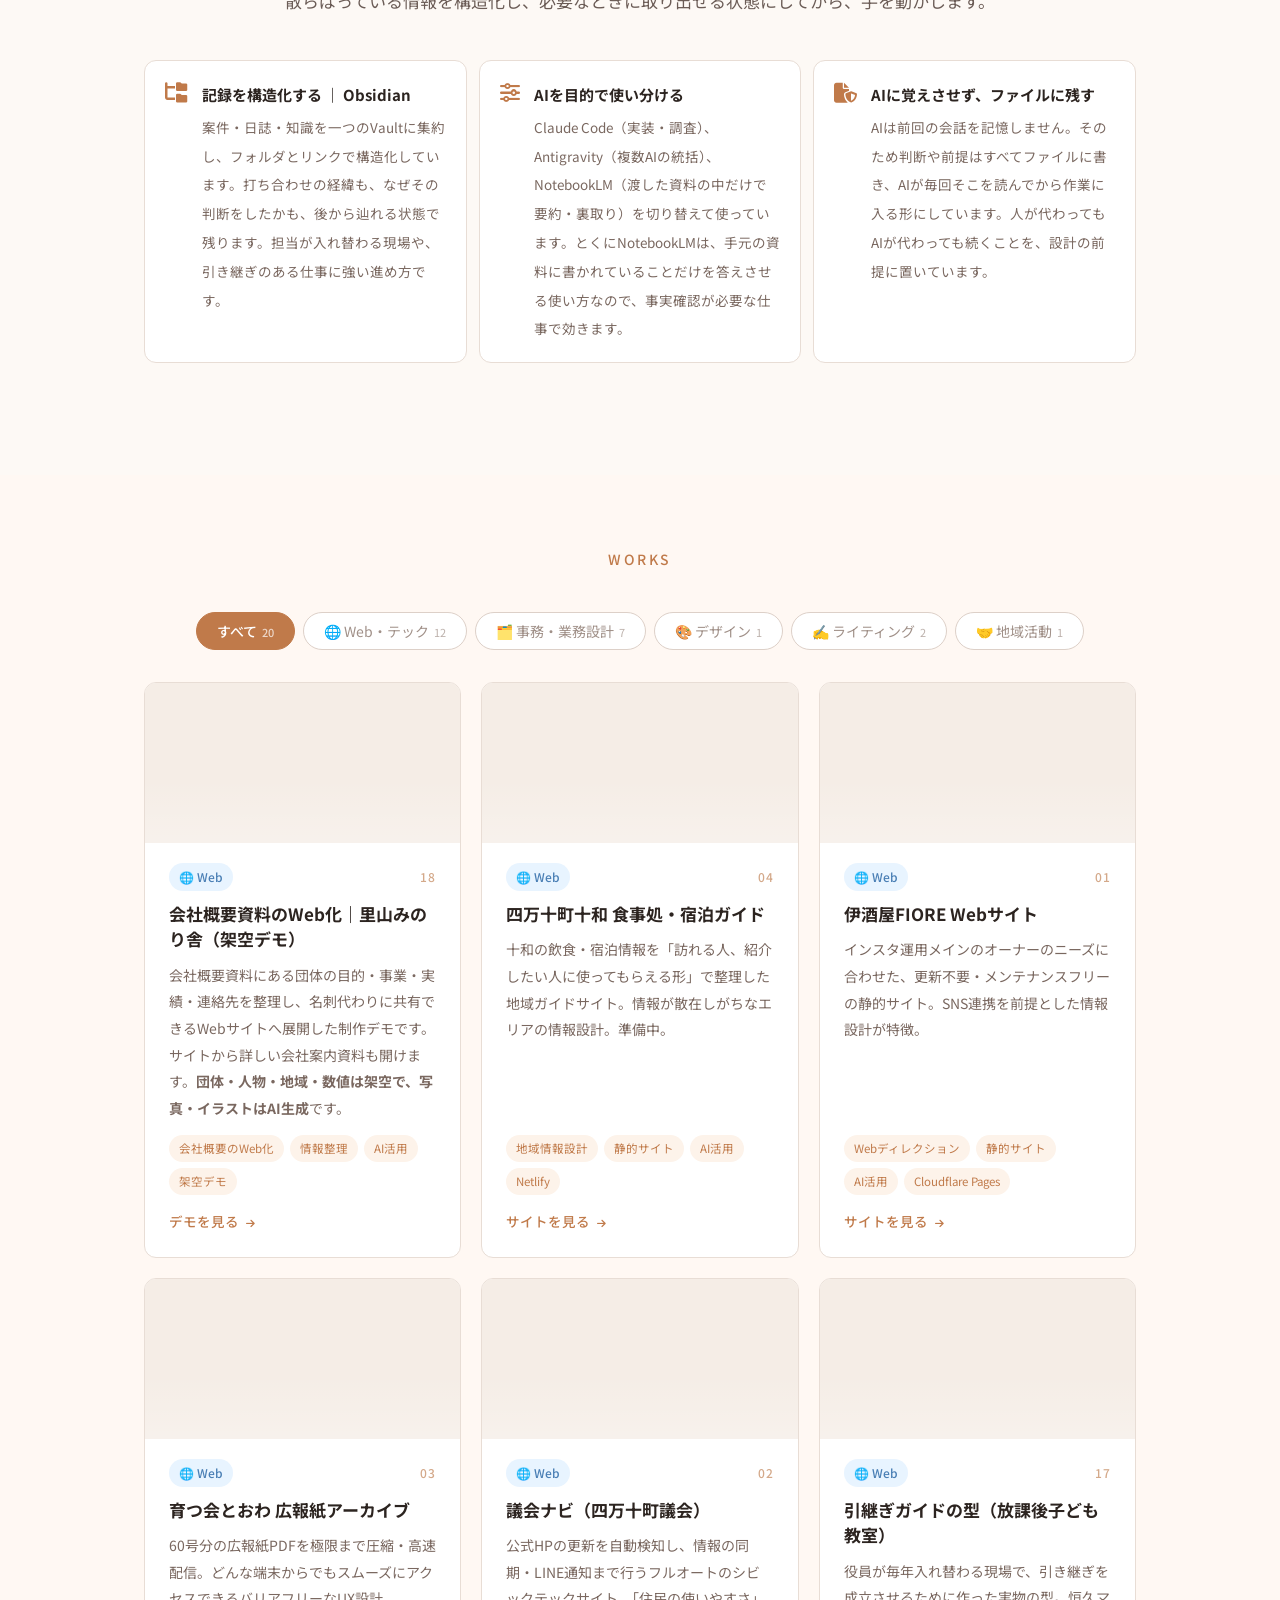
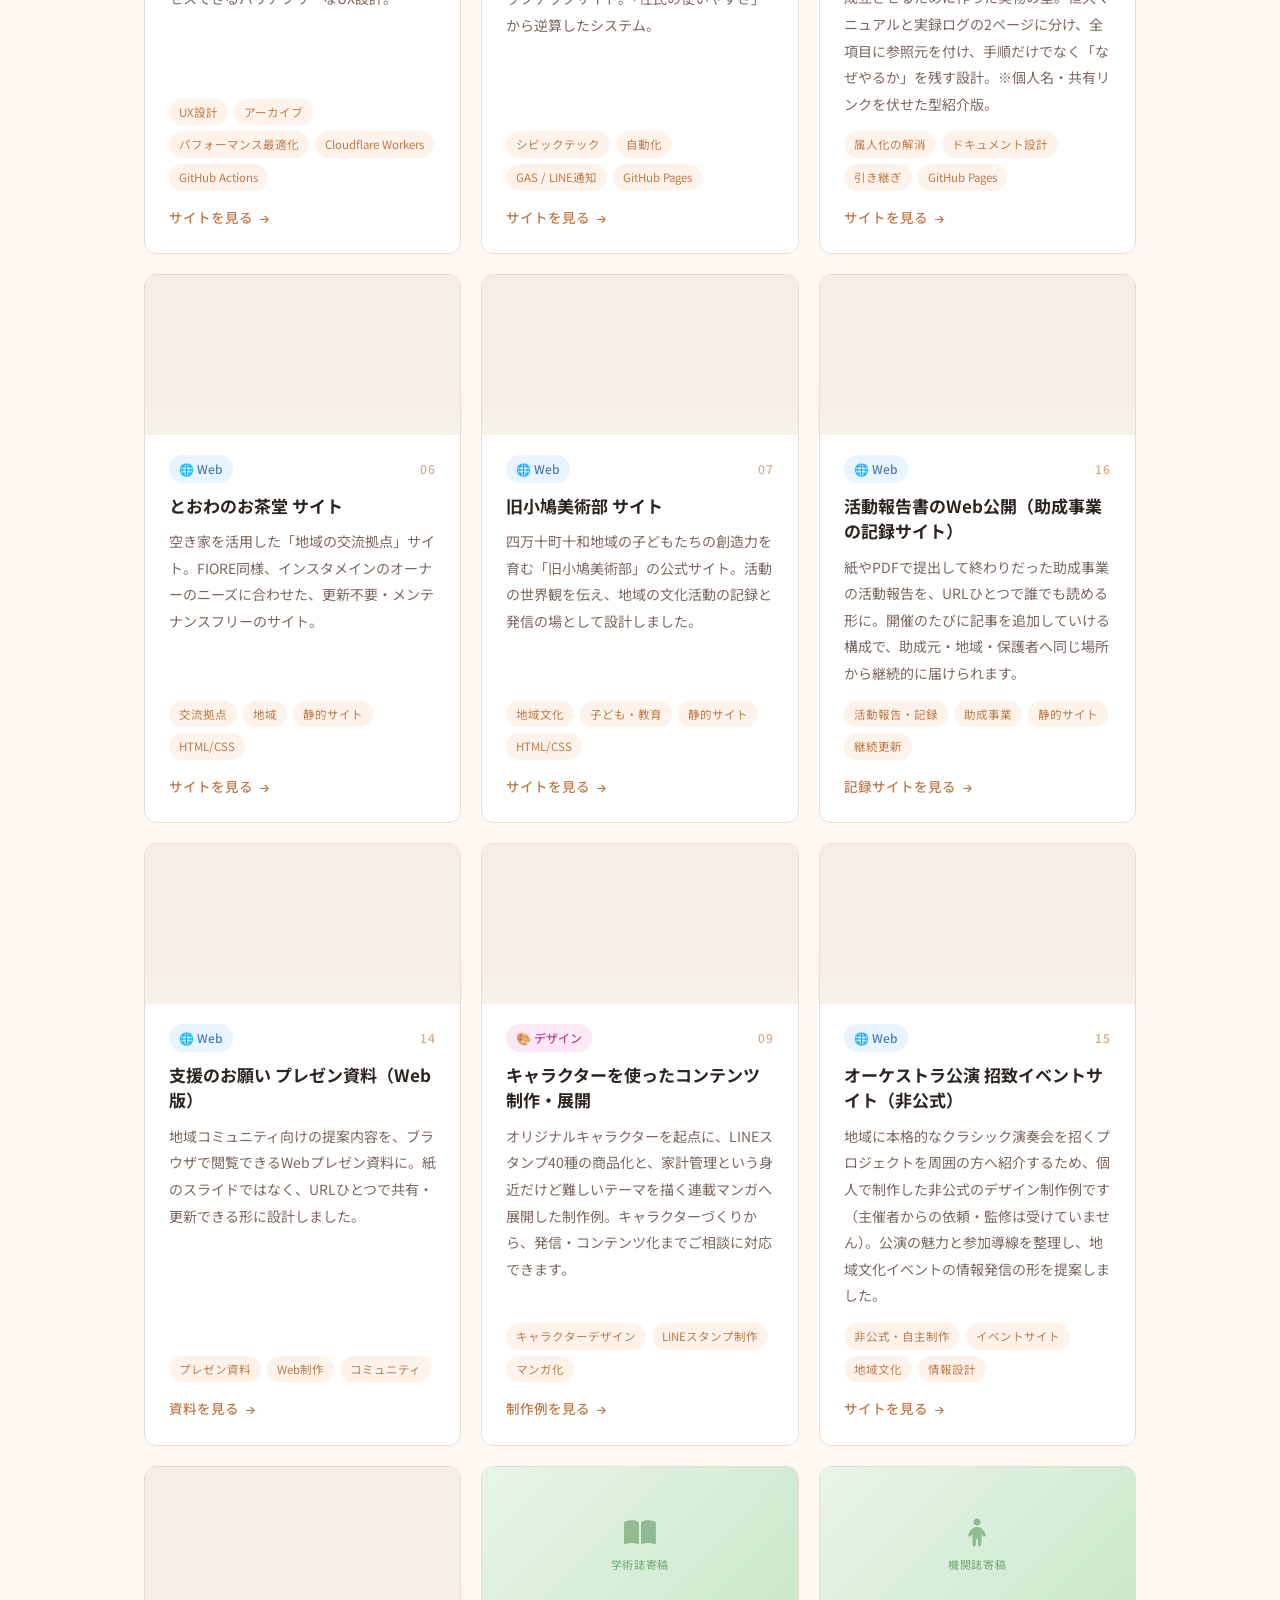
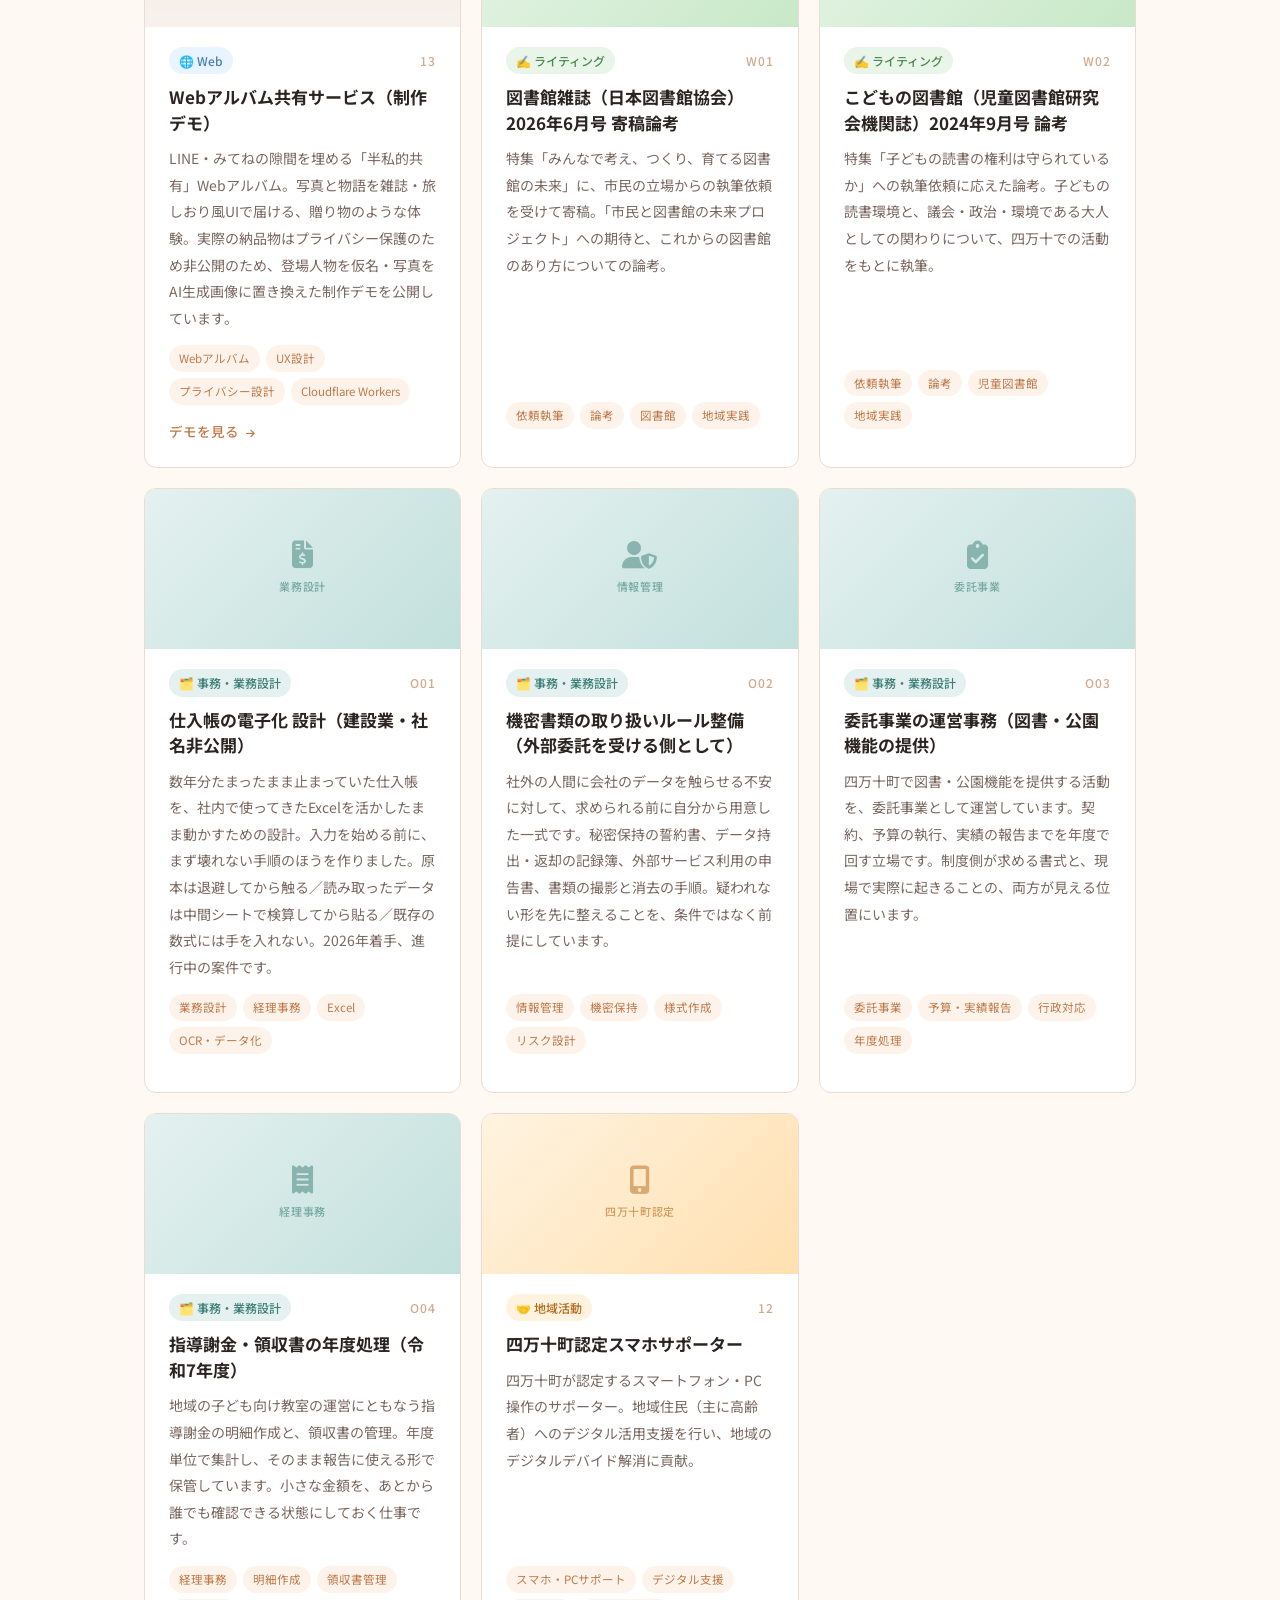
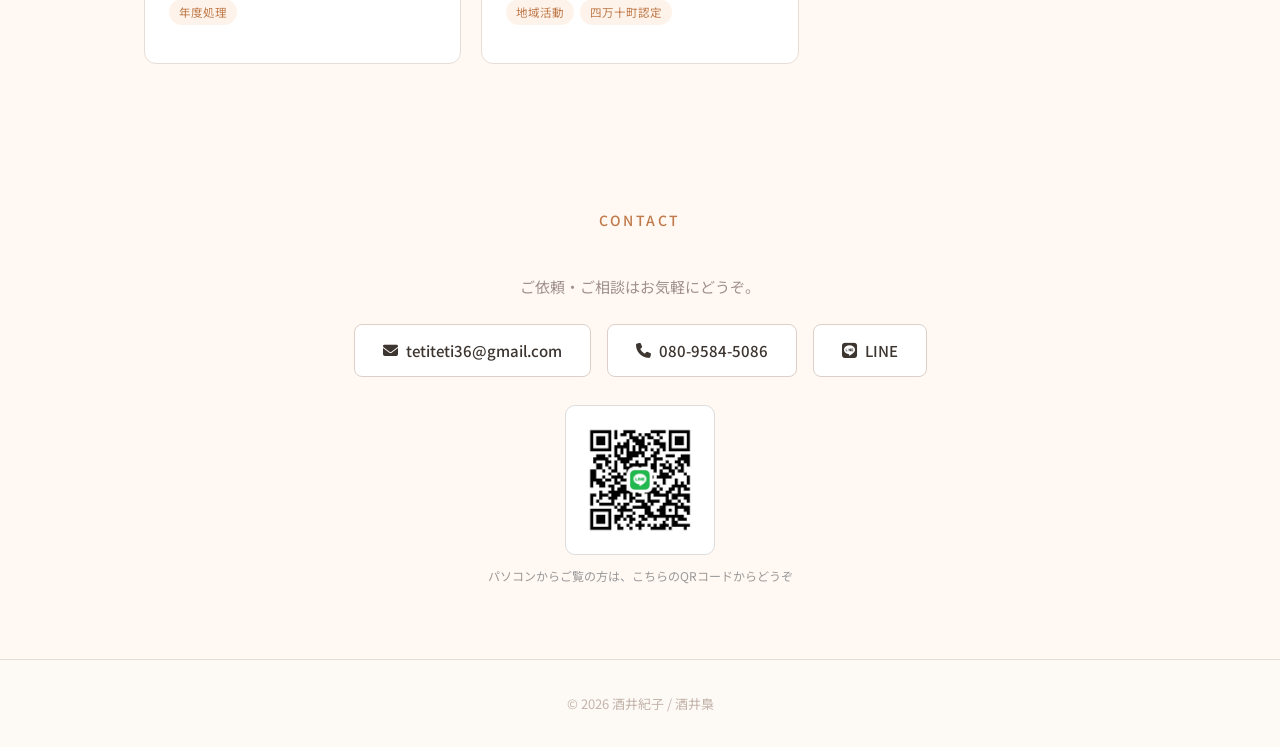
==== commit c381feb3: "Add fictional company site demo to portfolio" ====
--- a/index.html
+++ b/index.html
@@ -197,10 +197,10 @@
       <div class="works__grid" id="works-grid">
 
         <!-- 04 十和ガイド -->
-        <!-- 18 しまんと農楽里 -->
-        <a href="https://shimanto-norari.tetiteti36.chatgpt.site/" target="_blank" rel="noopener" class="work-card" data-category="web">
-          <div class="work-card__preview">
-            <iframe src="https://shimanto-norari.tetiteti36.chatgpt.site/" loading="lazy" scrolling="no" tabindex="-1"></iframe>
+        <!-- 18 里山みのり舎（架空デモ） -->
+        <a href="https://satoyama-minori-demo.tetiteti36.chatgpt.site/" target="_blank" rel="noopener" class="work-card" data-category="web">
+          <div class="work-card__preview">
+            <iframe src="https://satoyama-minori-demo.tetiteti36.chatgpt.site/" loading="lazy" scrolling="no" tabindex="-1"></iframe>
             <div class="preview-overlay"></div>
           </div>
           <div class="work-card__body">
@@ -208,12 +208,12 @@
               <span class="work-card__cat cat-web">🌐 Web</span>
               <span class="work-card__number">18</span>
             </div>
-            <h3 class="work-card__title">一般社団法人しまんと農楽里 紹介サイト</h3>
-            <p class="work-card__desc">新規就農の受け入れと小規模農家の経営支援を行う法人（四万十町昭和）。「急ぎで配れる資料がほしい」という状況で作られたPDF1本を、名刺代わりに渡せるWebページの形に整えました。事業内容・法人概要・連絡先を1枚に集約。<strong>手元にある紙の資料をそのまま活かしてWebにする</strong>進め方の実例です。</p>
-            <div class="work-card__tags">
-              <span>手元素材のWeb化</span><span>短納期</span><span>AI活用</span><span>地域農業</span>
-            </div>
-            <span class="work-card__link">サイトを見る <i class="fas fa-arrow-right"></i></span>
+            <h3 class="work-card__title">会社概要資料のWeb化｜里山みのり舎（架空デモ）</h3>
+            <p class="work-card__desc">会社概要資料にある団体の目的・事業・実績・連絡先を整理し、名刺代わりに共有できるWebサイトへ展開した制作デモです。サイトから詳しい会社案内資料も開けます。<strong>団体・人物・地域・数値は架空で、写真・イラストはAI生成</strong>です。</p>
+            <div class="work-card__tags">
+              <span>会社概要のWeb化</span><span>情報整理</span><span>AI活用</span><span>架空デモ</span>
+            </div>
+            <span class="work-card__link">デモを見る <i class="fas fa-arrow-right"></i></span>
           </div>
         </a>
 
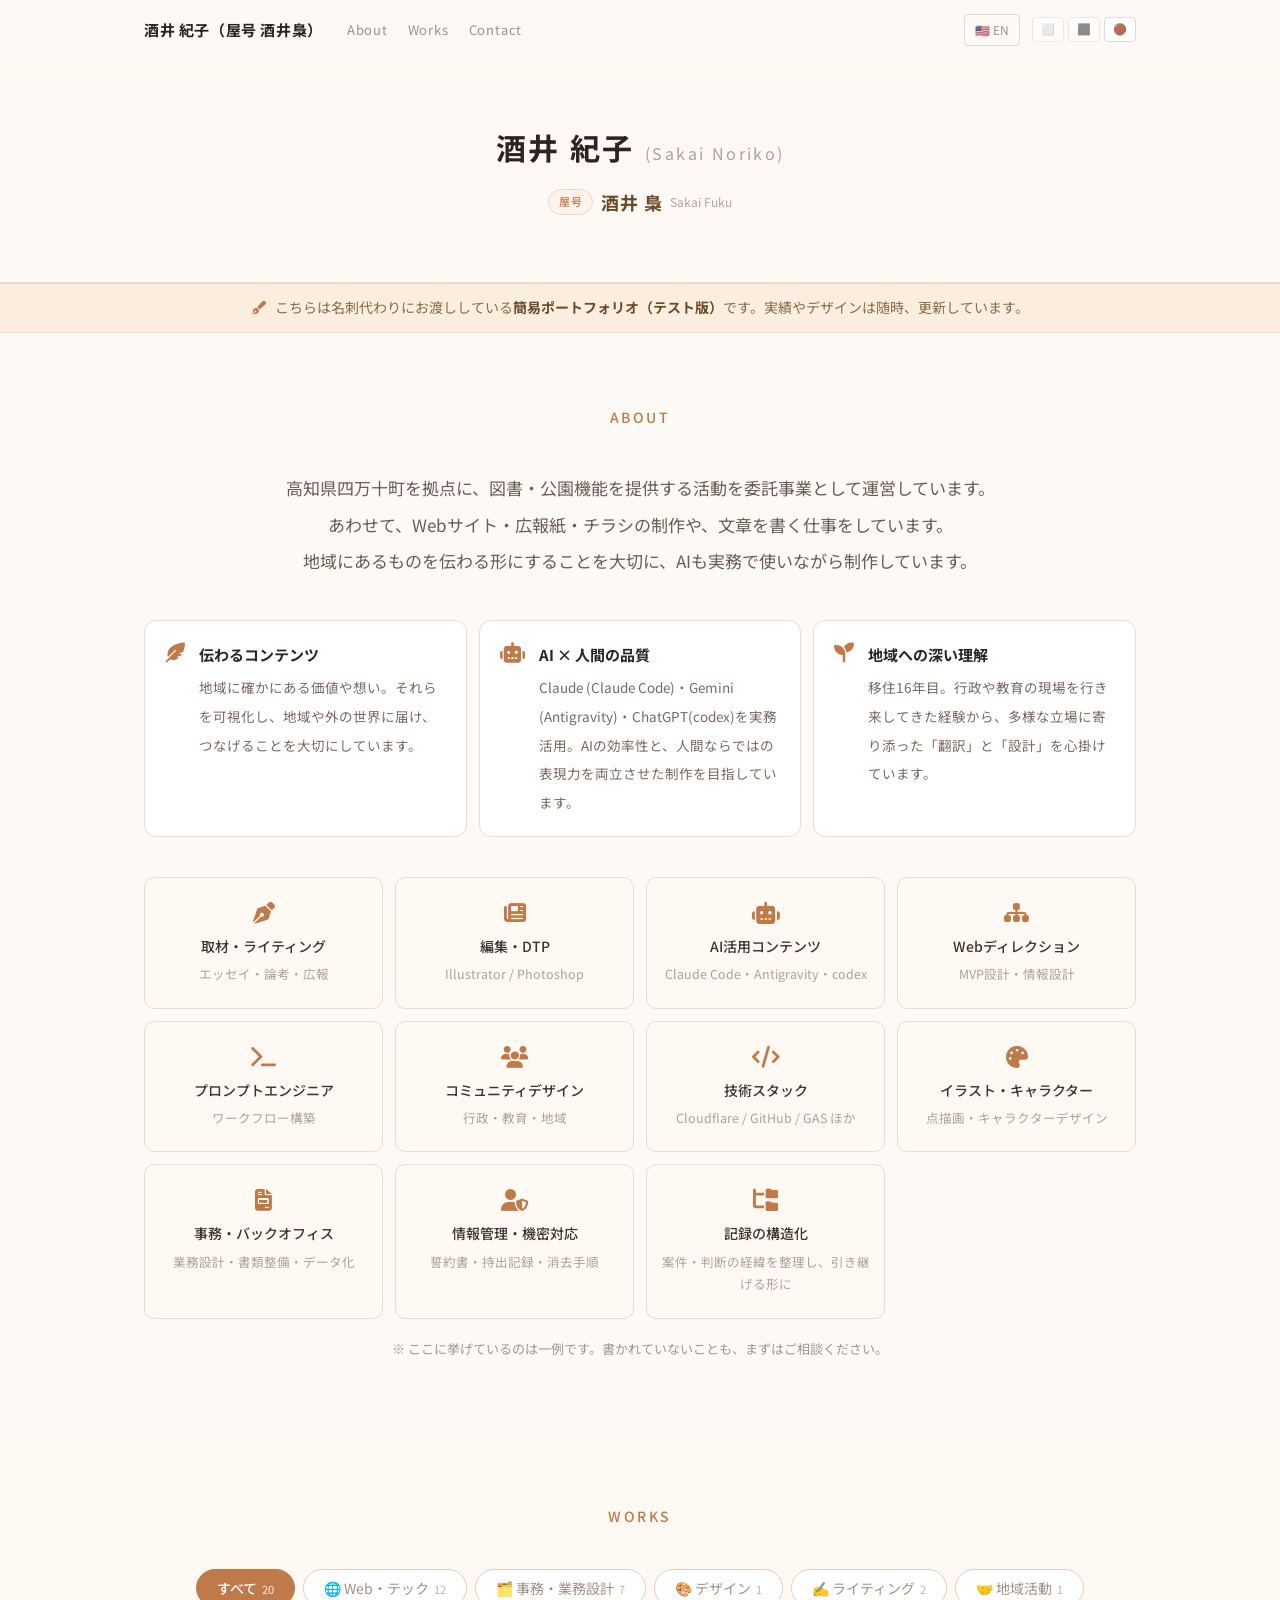
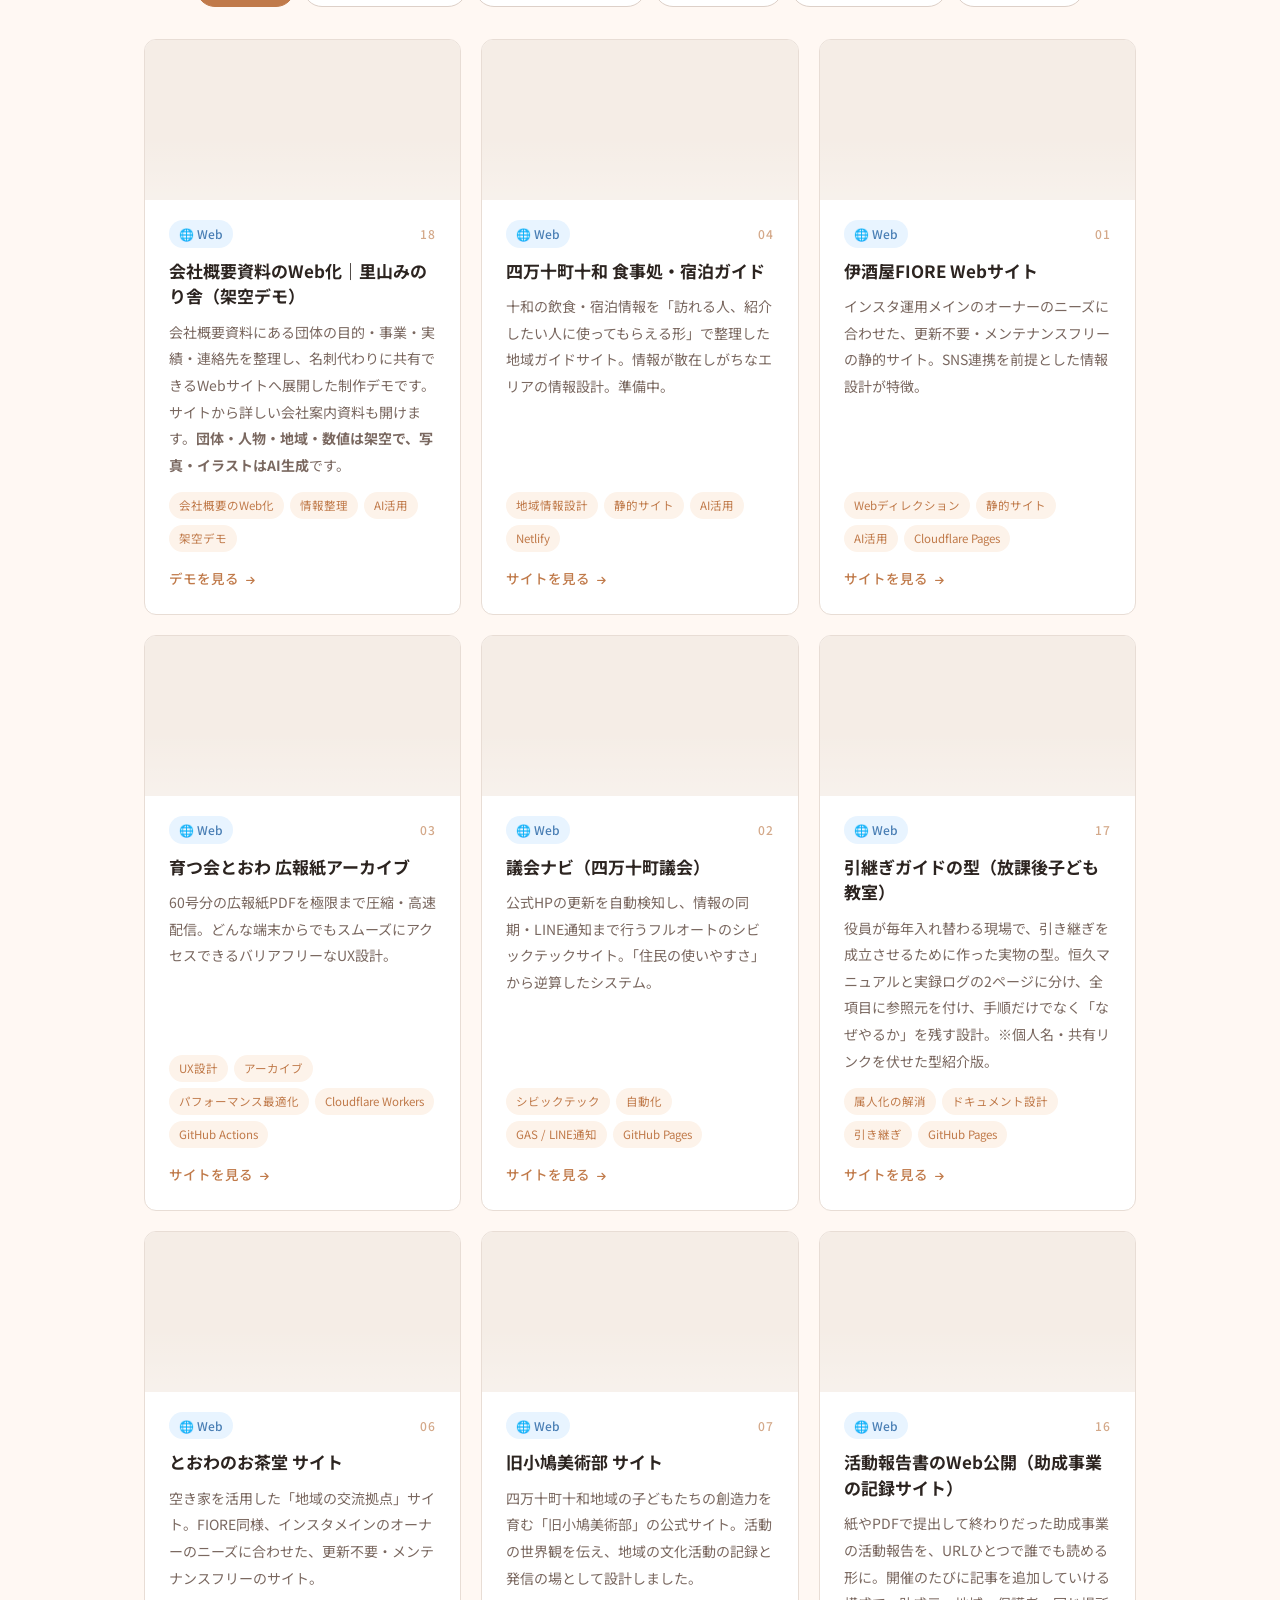
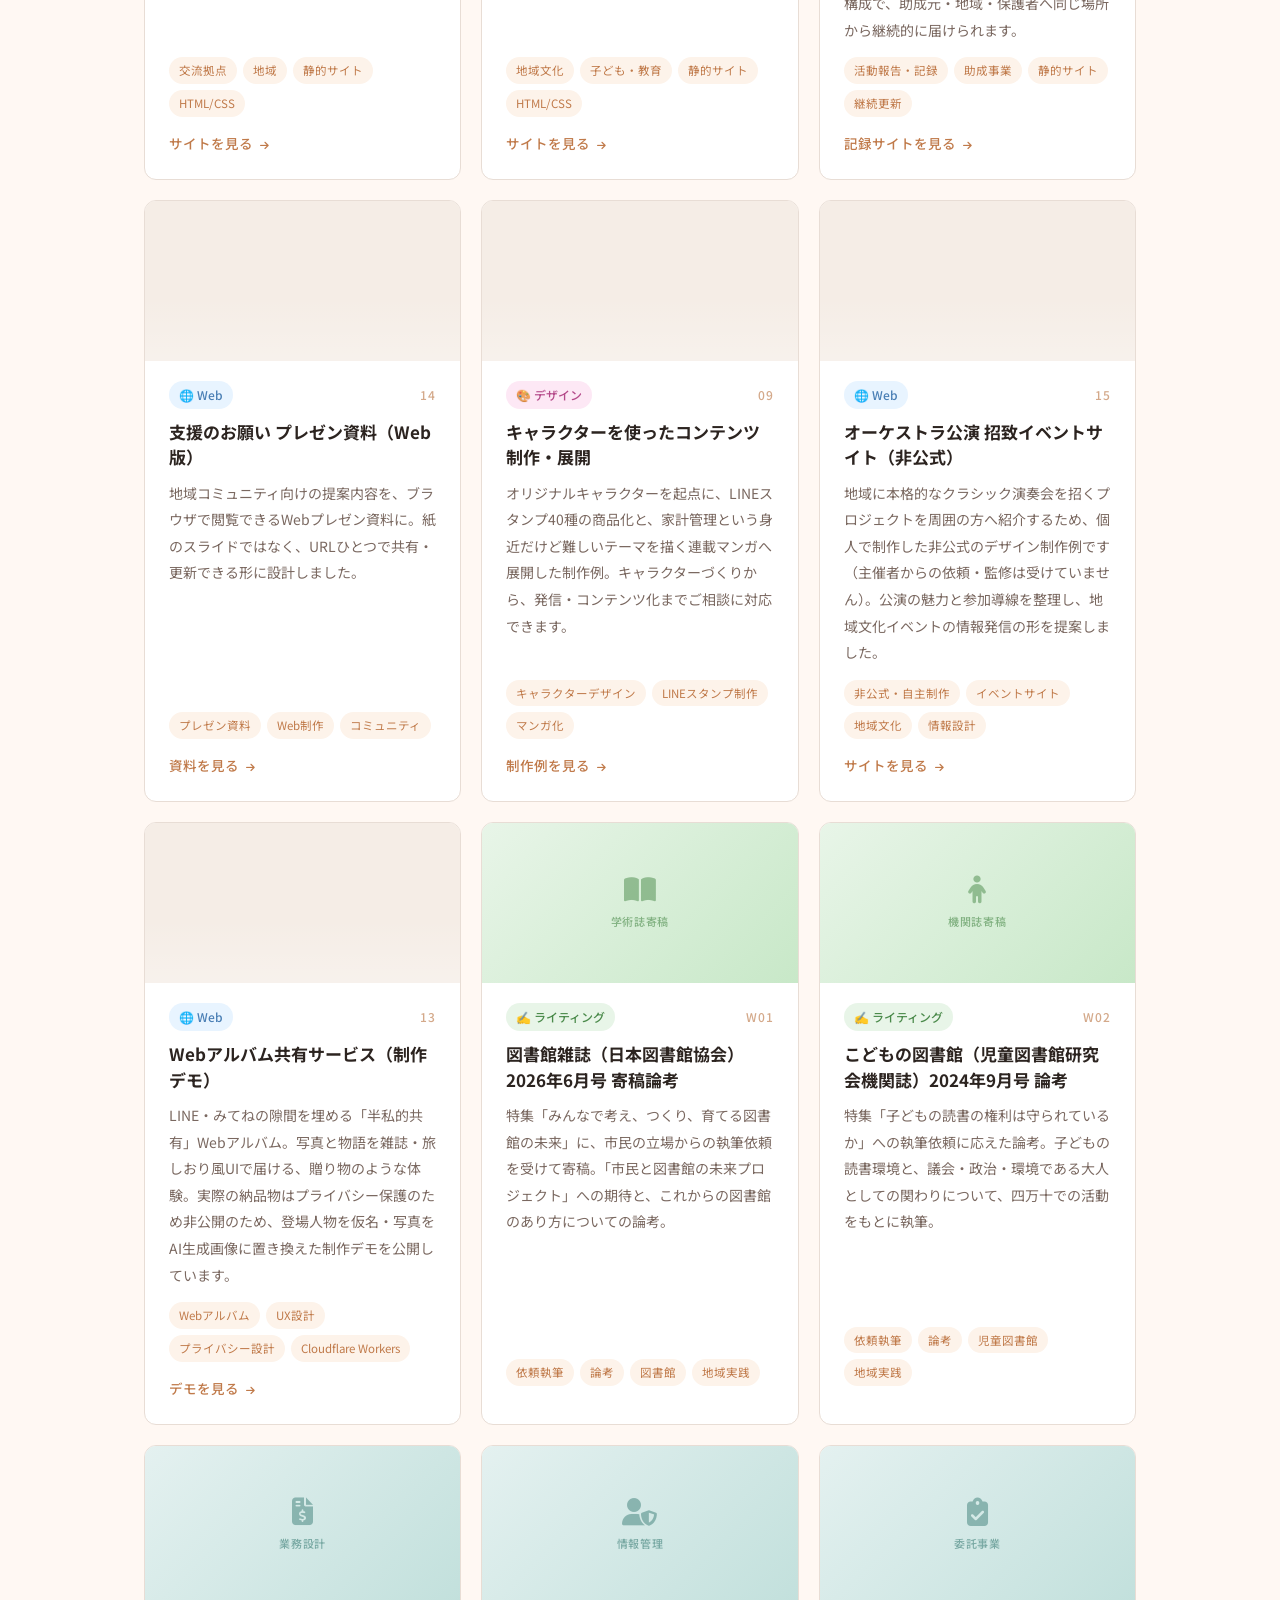
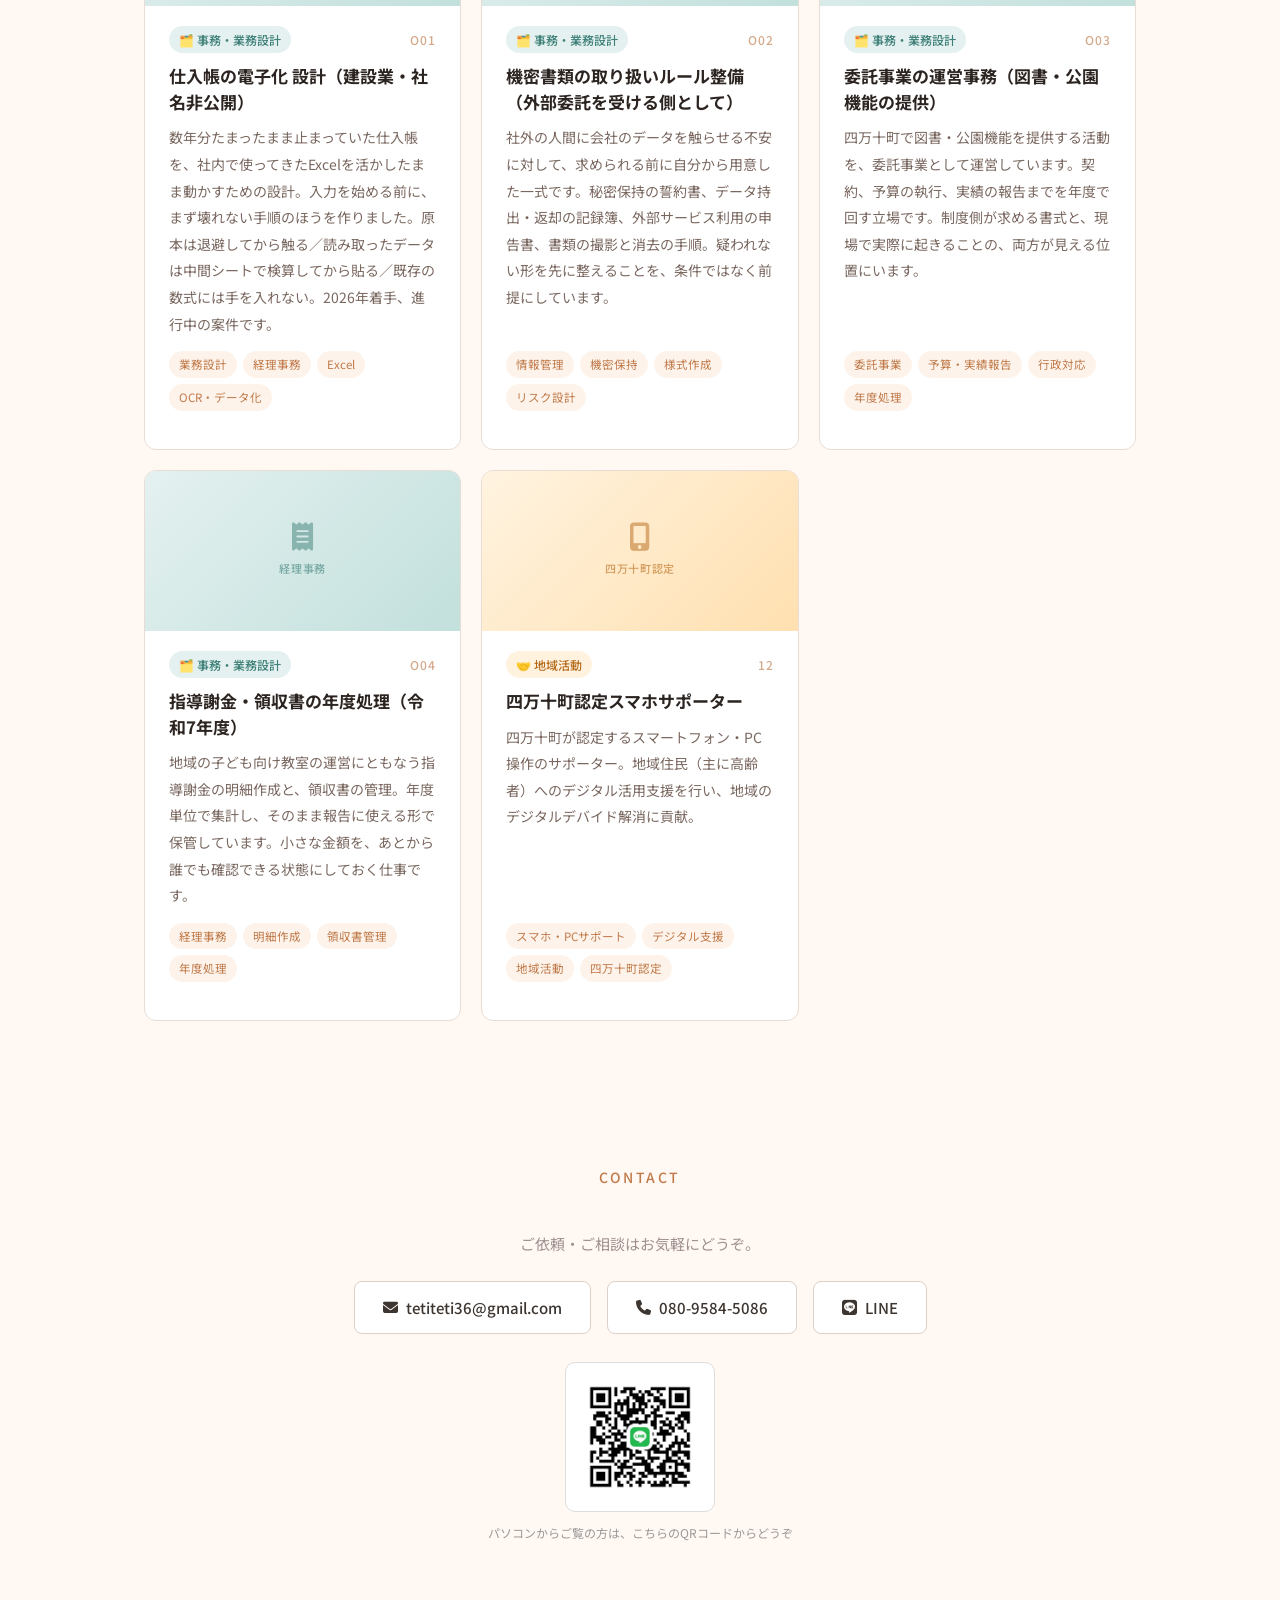
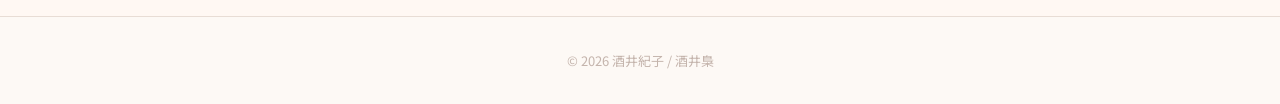
==== commit 37aa9625: "Condense Method into record organization skill" ====
--- a/index.html
+++ b/index.html
@@ -68,7 +68,6 @@
       <span class="nav-name">酒井 紀子<span class="nav-name__yago">（屋号 酒井梟）</span></span>
       <div class="nav-links">
         <a href="#about">About</a>
-        <a href="#method">Method</a>
         <a href="#works">Works</a>
         <a href="#contact">Contact</a>
       </div>
@@ -141,47 +140,14 @@
         <div class="skill-card"><i class="fas fa-palette"></i><h3>イラスト・キャラクター</h3><p>点描画・キャラクターデザイン</p></div>
         <div class="skill-card"><i class="fas fa-file-invoice"></i><h3>事務・バックオフィス</h3><p>業務設計・書類整備・データ化</p></div>
         <div class="skill-card"><i class="fas fa-user-shield"></i><h3>情報管理・機密対応</h3><p>誓約書・持出記録・消去手順</p></div>
+        <div class="skill-card"><i class="fas fa-folder-tree"></i><h3>記録の構造化</h3><p>案件・判断の経緯を整理し、引き継げる形に</p></div>
       </div>
       <p class="skills__note">※ ここに挙げているのは一例です。書かれていないことも、まずはご相談ください。</p>
     </div>
   </section>
 
 
-  <!-- 仕事の進め方 -->
-  <section class="section method" id="method">
-    <div class="container">
-      <h2 class="section__heading">Method</h2>
-      <p class="about__text">
-        制作でも事務でも、やっていることは同じです。<br class="pc-only">
-        散らばっている情報を構造化し、必要なときに取り出せる状態にしてから、手を動かします。
-      </p>
-      <div class="about__values">
-        <div class="value-item">
-          <i class="fas fa-folder-tree"></i>
-          <div>
-            <strong>記録を構造化する ｜ Obsidian</strong>
-            <span>案件・日誌・知識を一つのVaultに集約し、フォルダとリンクで構造化しています。打ち合わせの経緯も、なぜその判断をしたかも、後から辿れる状態で残ります。担当が入れ替わる現場や、引き継ぎのある仕事に強い進め方です。</span>
-          </div>
-        </div>
-        <div class="value-item">
-          <i class="fas fa-sliders"></i>
-          <div>
-            <strong>AIを目的で使い分ける</strong>
-            <span>Claude Code（実装・調査）、Antigravity（複数AIの統括）、NotebookLM（渡した資料の中だけで要約・裏取り）を切り替えて使っています。とくにNotebookLMは、手元の資料に書かれていることだけを答えさせる使い方なので、事実確認が必要な仕事で効きます。</span>
-          </div>
-        </div>
-        <div class="value-item">
-          <i class="fas fa-file-shield"></i>
-          <div>
-            <strong>AIに覚えさせず、ファイルに残す</strong>
-            <span>AIは前回の会話を記憶しません。そのため判断や前提はすべてファイルに書き、AIが毎回そこを読んでから作業に入る形にしています。人が代わってもAIが代わっても続くことを、設計の前提に置いています。</span>
-          </div>
-        </div>
-      </div>
-    </div>
-  </section>
-
-  <!-- Works -->
+<!-- Works -->
   <section class="section works" id="works">
     <div class="container">
       <h2 class="section__heading">Works</h2>
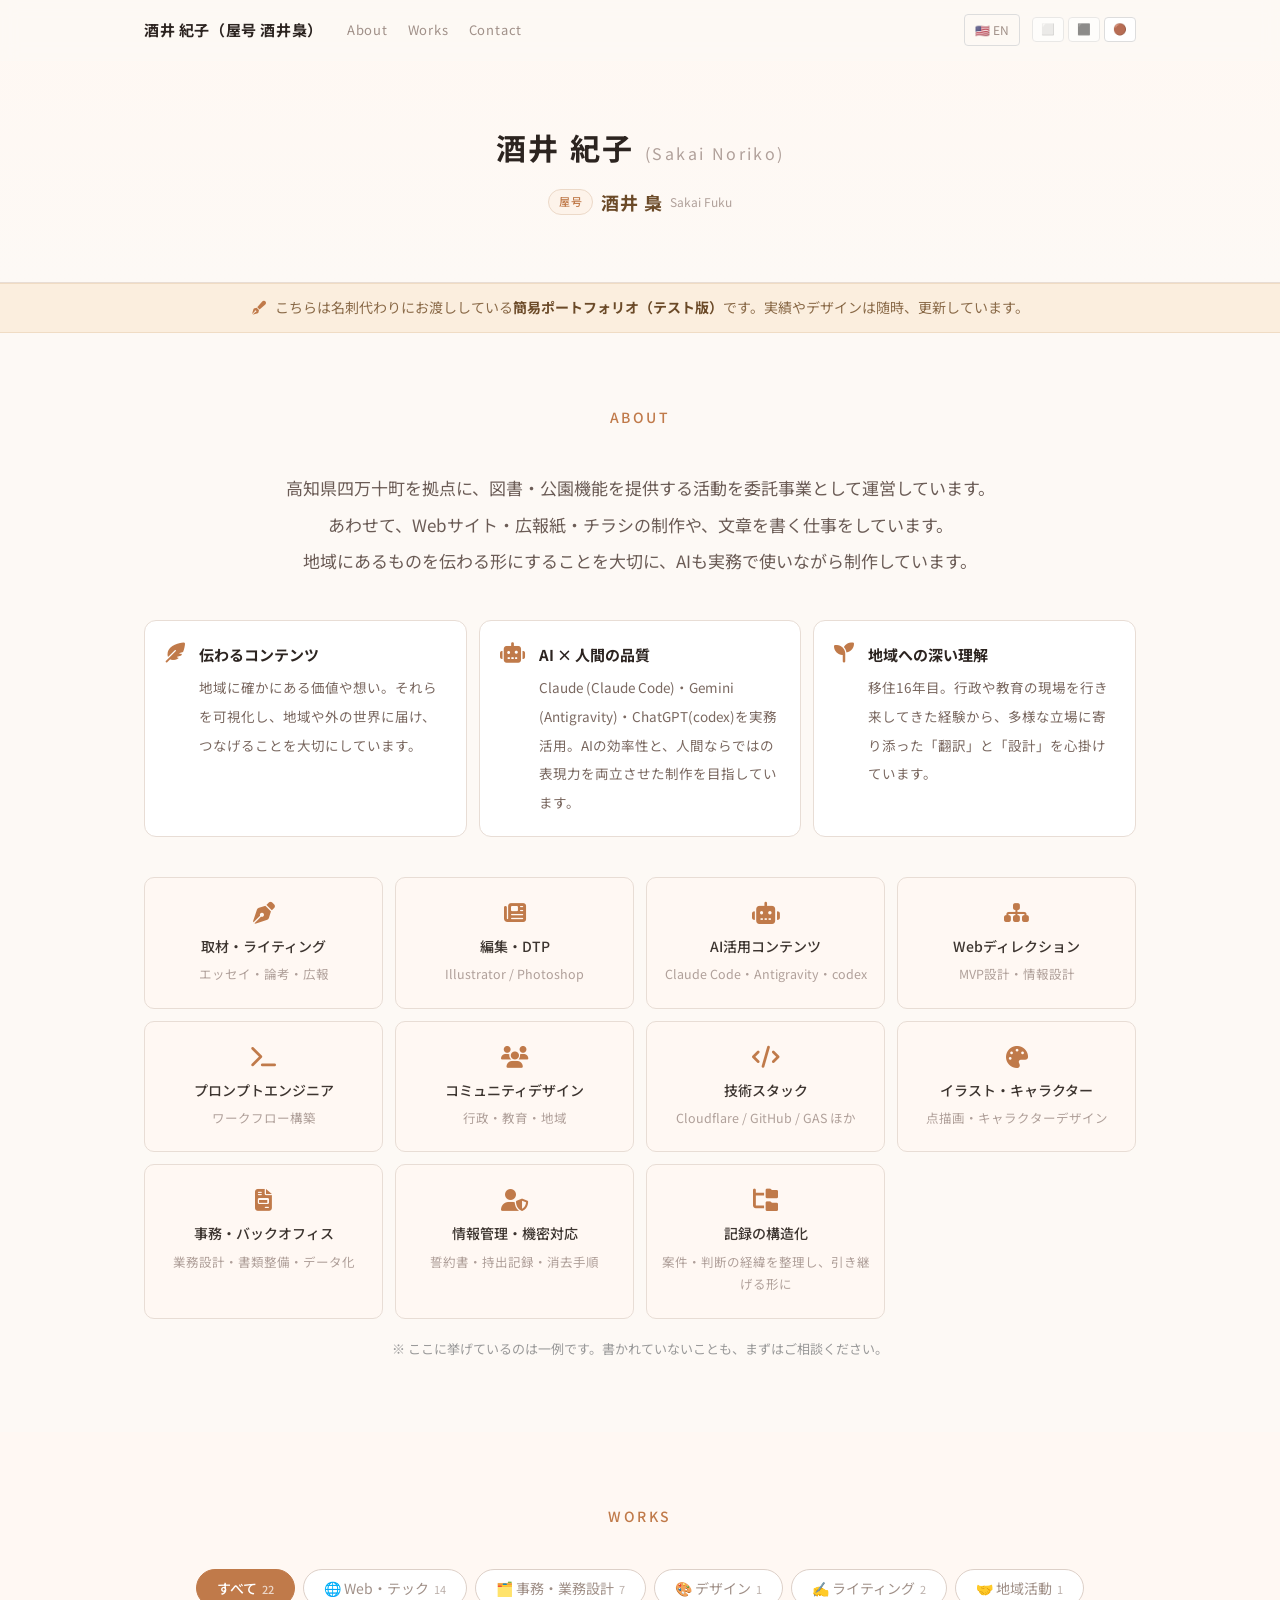
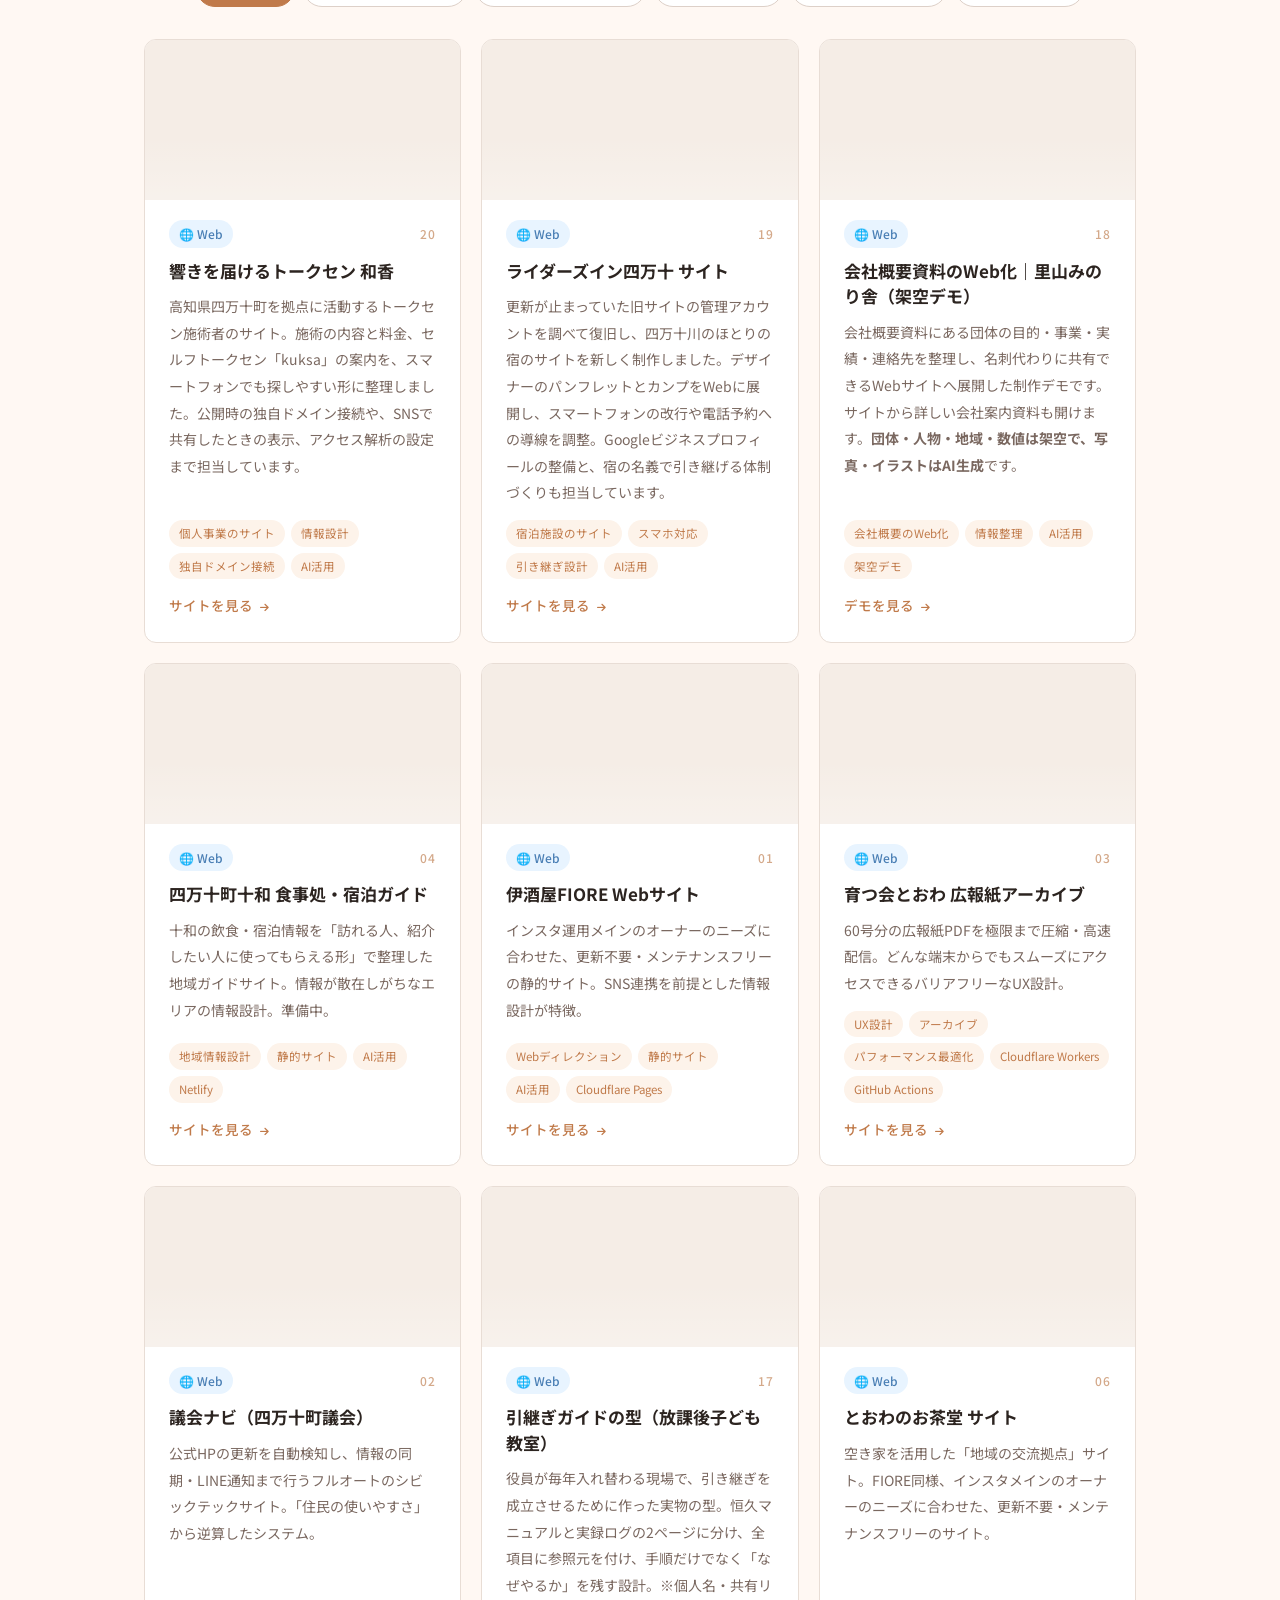
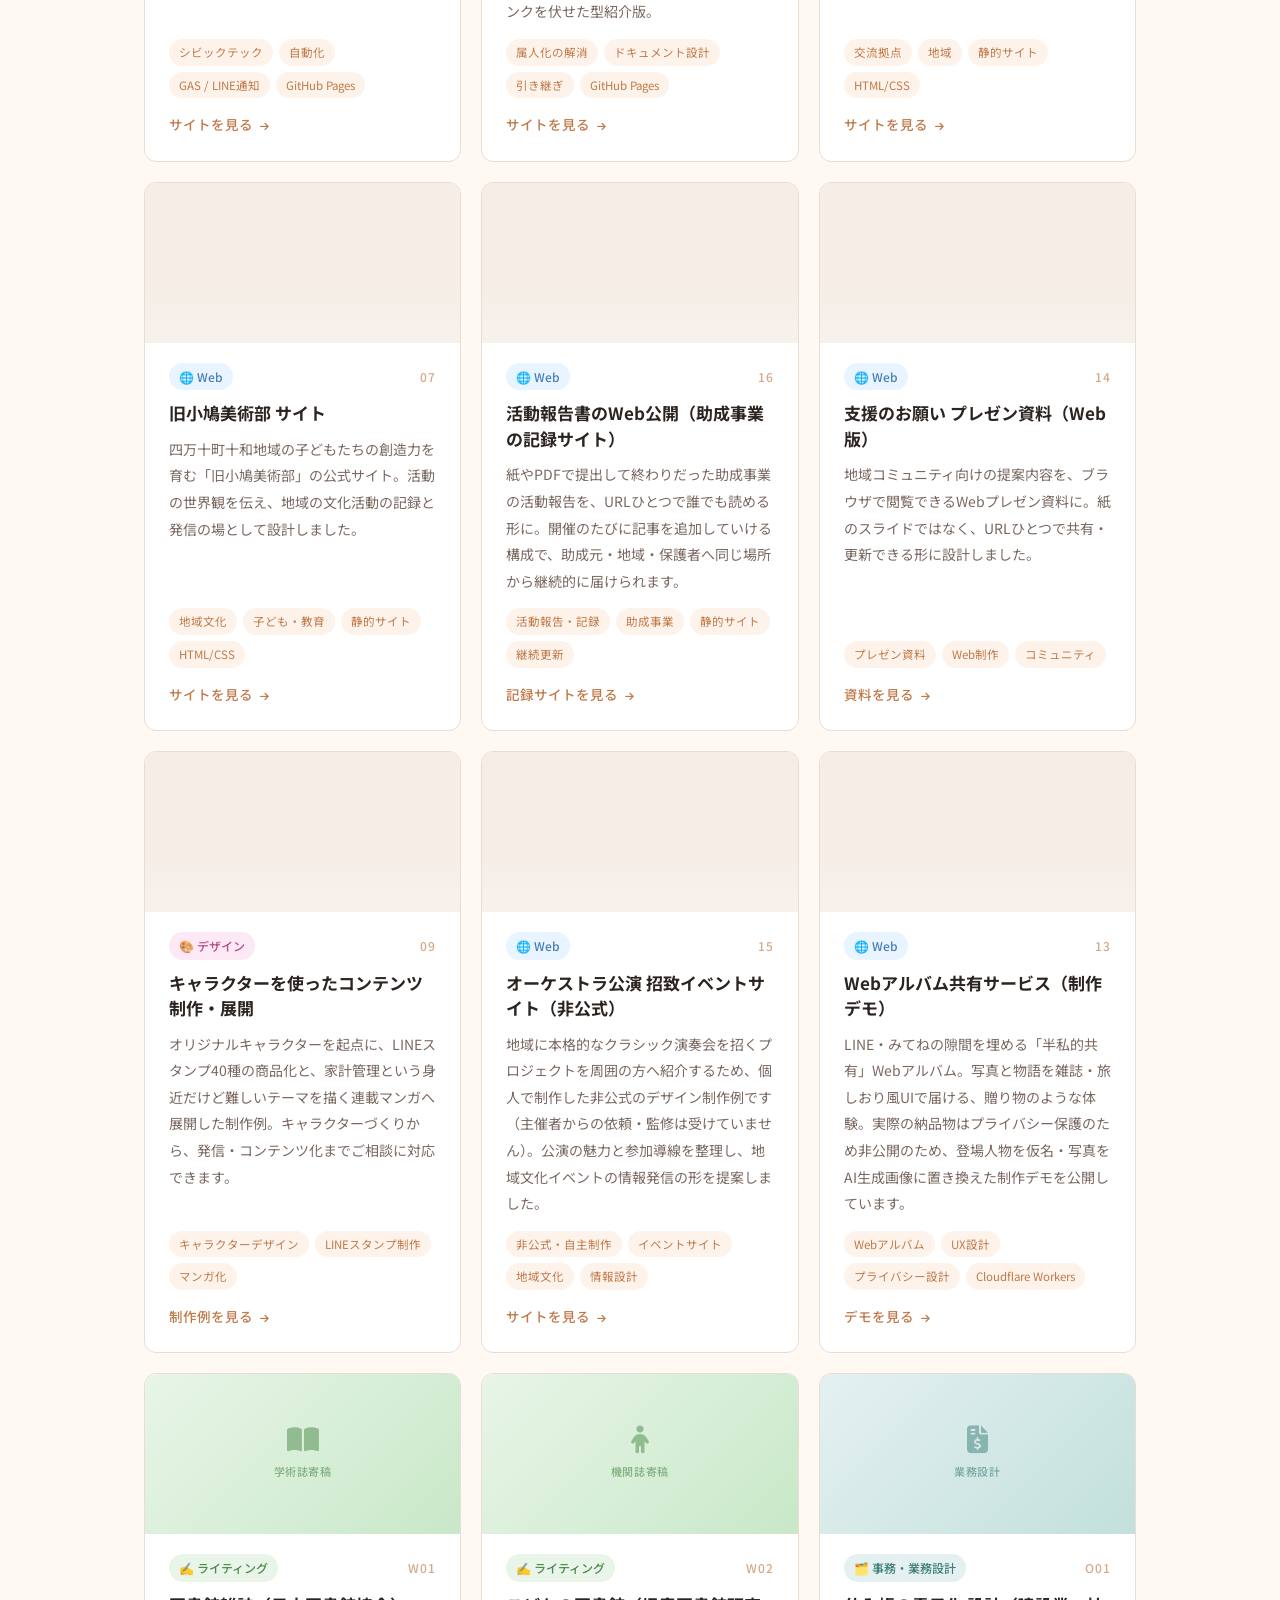
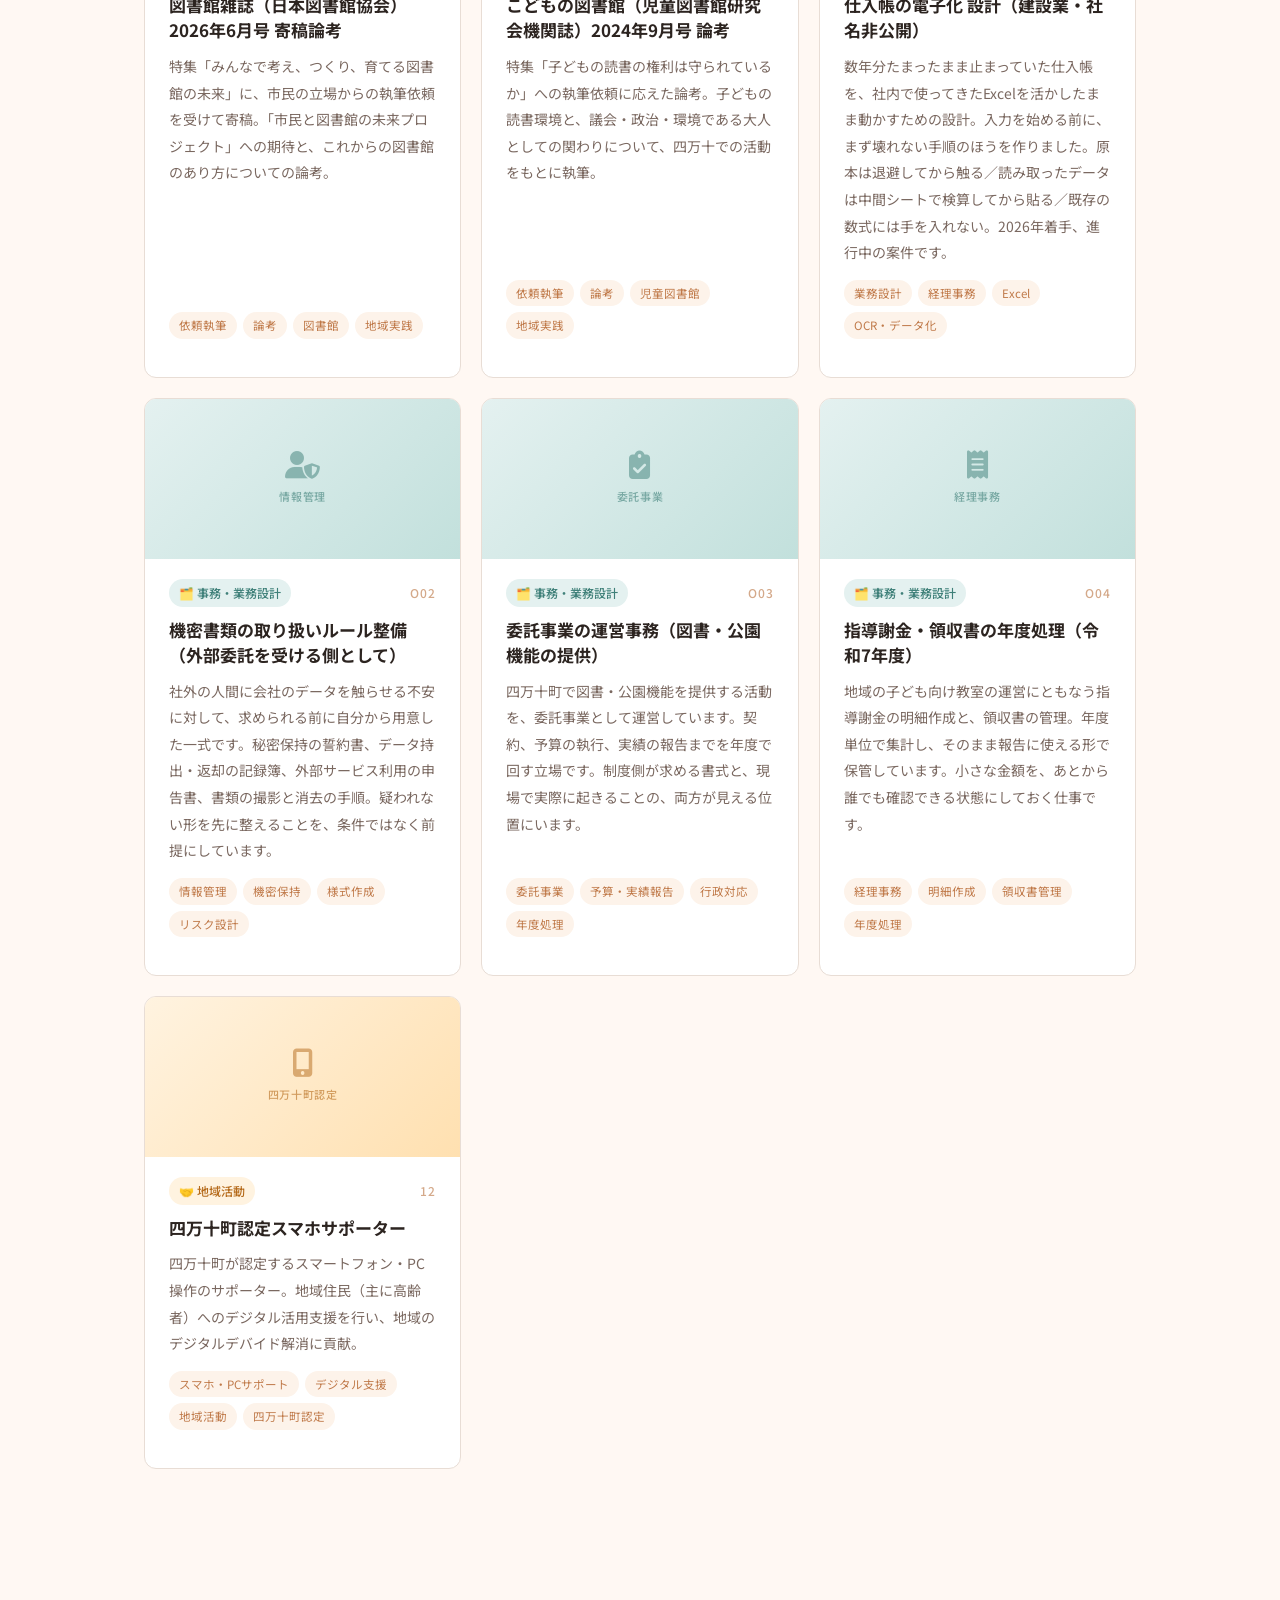
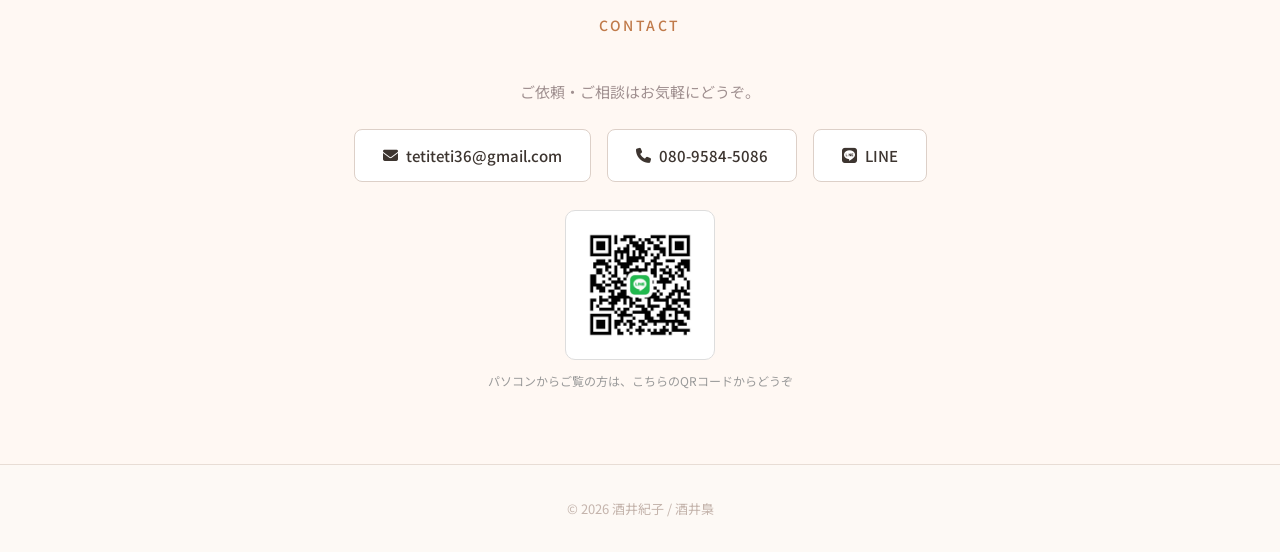
==== commit a701168a: "実績を追加：響きを届けるトークセン 和香、ライダーズイン四万十 Co-Authored-By: Claude Opus 5.5 <noreply@anthropic.com>" ====
--- a/index.html
+++ b/index.html
@@ -162,6 +162,46 @@
 
       <div class="works__grid" id="works-grid">
 
+        <!-- 20 響きを届けるトークセン 和香 -->
+        <a href="https://waka-toksen.com/" target="_blank" rel="noopener" class="work-card" data-category="web">
+          <div class="work-card__preview">
+            <iframe src="https://waka-toksen.com/" loading="lazy" scrolling="no" tabindex="-1"></iframe>
+            <div class="preview-overlay"></div>
+          </div>
+          <div class="work-card__body">
+            <div class="work-card__header">
+              <span class="work-card__cat cat-web">🌐 Web</span>
+              <span class="work-card__number">20</span>
+            </div>
+            <h3 class="work-card__title">響きを届けるトークセン 和香</h3>
+            <p class="work-card__desc">高知県四万十町を拠点に活動するトークセン施術者のサイト。施術の内容と料金、セルフトークセン「kuksa」の案内を、スマートフォンでも探しやすい形に整理しました。公開時の独自ドメイン接続や、SNSで共有したときの表示、アクセス解析の設定まで担当しています。</p>
+            <div class="work-card__tags">
+              <span>個人事業のサイト</span><span>情報設計</span><span>独自ドメイン接続</span><span>AI活用</span>
+            </div>
+            <span class="work-card__link">サイトを見る <i class="fas fa-arrow-right"></i></span>
+          </div>
+        </a>
+
+        <!-- 19 ライダーズイン四万十 -->
+        <a href="https://ridersin40010.github.io/" target="_blank" rel="noopener" class="work-card" data-category="web">
+          <div class="work-card__preview">
+            <iframe src="https://ridersin40010.github.io/" loading="lazy" scrolling="no" tabindex="-1"></iframe>
+            <div class="preview-overlay"></div>
+          </div>
+          <div class="work-card__body">
+            <div class="work-card__header">
+              <span class="work-card__cat cat-web">🌐 Web</span>
+              <span class="work-card__number">19</span>
+            </div>
+            <h3 class="work-card__title">ライダーズイン四万十 サイト</h3>
+            <p class="work-card__desc">更新が止まっていた旧サイトの管理アカウントを調べて復旧し、四万十川のほとりの宿のサイトを新しく制作しました。デザイナーのパンフレットとカンプをWebに展開し、スマートフォンの改行や電話予約への導線を調整。Googleビジネスプロフィールの整備と、宿の名義で引き継げる体制づくりも担当しています。</p>
+            <div class="work-card__tags">
+              <span>宿泊施設のサイト</span><span>スマホ対応</span><span>引き継ぎ設計</span><span>AI活用</span>
+            </div>
+            <span class="work-card__link">サイトを見る <i class="fas fa-arrow-right"></i></span>
+          </div>
+        </a>
+
         <!-- 04 十和ガイド -->
         <!-- 18 里山みのり舎（架空デモ） -->
         <a href="https://satoyama-minori-demo.tetiteti36.chatgpt.site/" target="_blank" rel="noopener" class="work-card" data-category="web">
